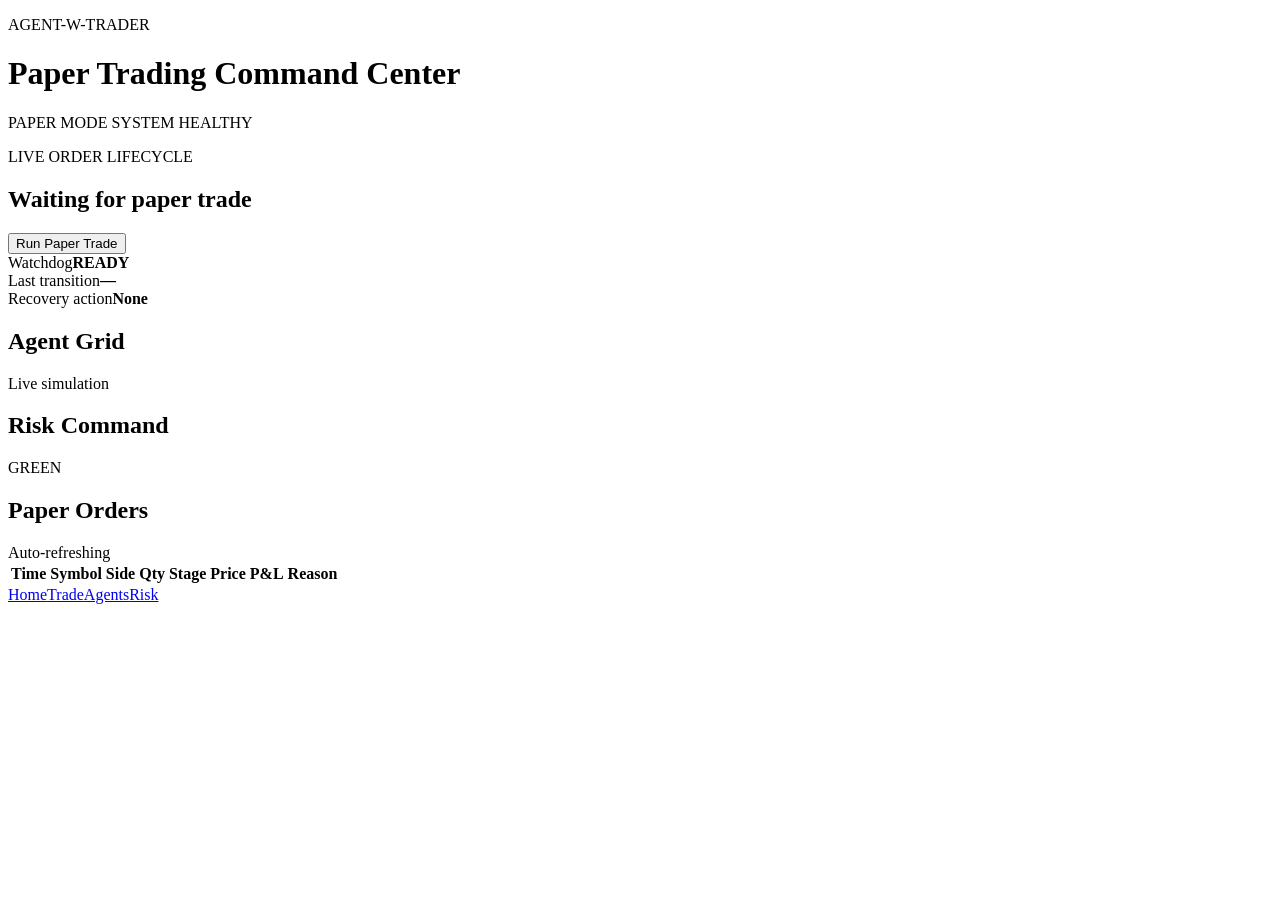
==== docs/index.html @ a57d869c "Add live paper trading dashboard shell" ====
<!doctype html>
<html lang="en">
<head>
  <meta charset="utf-8" />
  <meta name="viewport" content="width=device-width, initial-scale=1" />
  <title>Agent-W-Trader Paper Command Center</title>
  <link rel="stylesheet" href="assets/dashboard.css" />
</head>
<body>
  <header class="topbar">
    <div>
      <p class="eyebrow">AGENT-W-TRADER</p>
      <h1>Paper Trading Command Center</h1>
    </div>
    <div class="status-cluster">
      <span class="badge paper">PAPER MODE</span>
      <span id="systemStatus" class="badge healthy">SYSTEM HEALTHY</span>
    </div>
  </header>

  <main>
    <section class="metrics" id="metrics"></section>

    <section class="panel progress-panel">
      <div class="panel-title">
        <div>
          <p class="eyebrow">LIVE ORDER LIFECYCLE</p>
          <h2 id="activeTradeTitle">Waiting for paper trade</h2>
        </div>
        <button id="startTradeBtn" type="button">Run Paper Trade</button>
      </div>
      <div id="lifecycle" class="lifecycle"></div>
      <div class="watchdog">
        <div><span>Watchdog</span><strong id="watchdogState">READY</strong></div>
        <div><span>Last transition</span><strong id="lastTransition">—</strong></div>
        <div><span>Recovery action</span><strong id="recoveryAction">None</strong></div>
      </div>
    </section>

    <section class="grid two-column">
      <article class="panel">
        <div class="panel-title"><h2>Agent Grid</h2><span class="muted">Live simulation</span></div>
        <div id="agents" class="agent-grid"></div>
      </article>

      <article class="panel">
        <div class="panel-title"><h2>Risk Command</h2><span id="riskMode" class="badge healthy">GREEN</span></div>
        <div id="riskMeters"></div>
      </article>
    </section>

    <section class="panel">
      <div class="panel-title"><h2>Paper Orders</h2><span class="muted">Auto-refreshing</span></div>
      <div class="table-wrap">
        <table>
          <thead><tr><th>Time</th><th>Symbol</th><th>Side</th><th>Qty</th><th>Stage</th><th>Price</th><th>P&amp;L</th><th>Reason</th></tr></thead>
          <tbody id="ordersBody"></tbody>
        </table>
      </div>
    </section>
  </main>

  <nav class="mobile-nav">
    <a href="#metrics">Home</a><a href="#lifecycle">Trade</a><a href="#agents">Agents</a><a href="#riskMeters">Risk</a>
  </nav>

  <script src="assets/dashboard.js"></script>
</body>
</html>
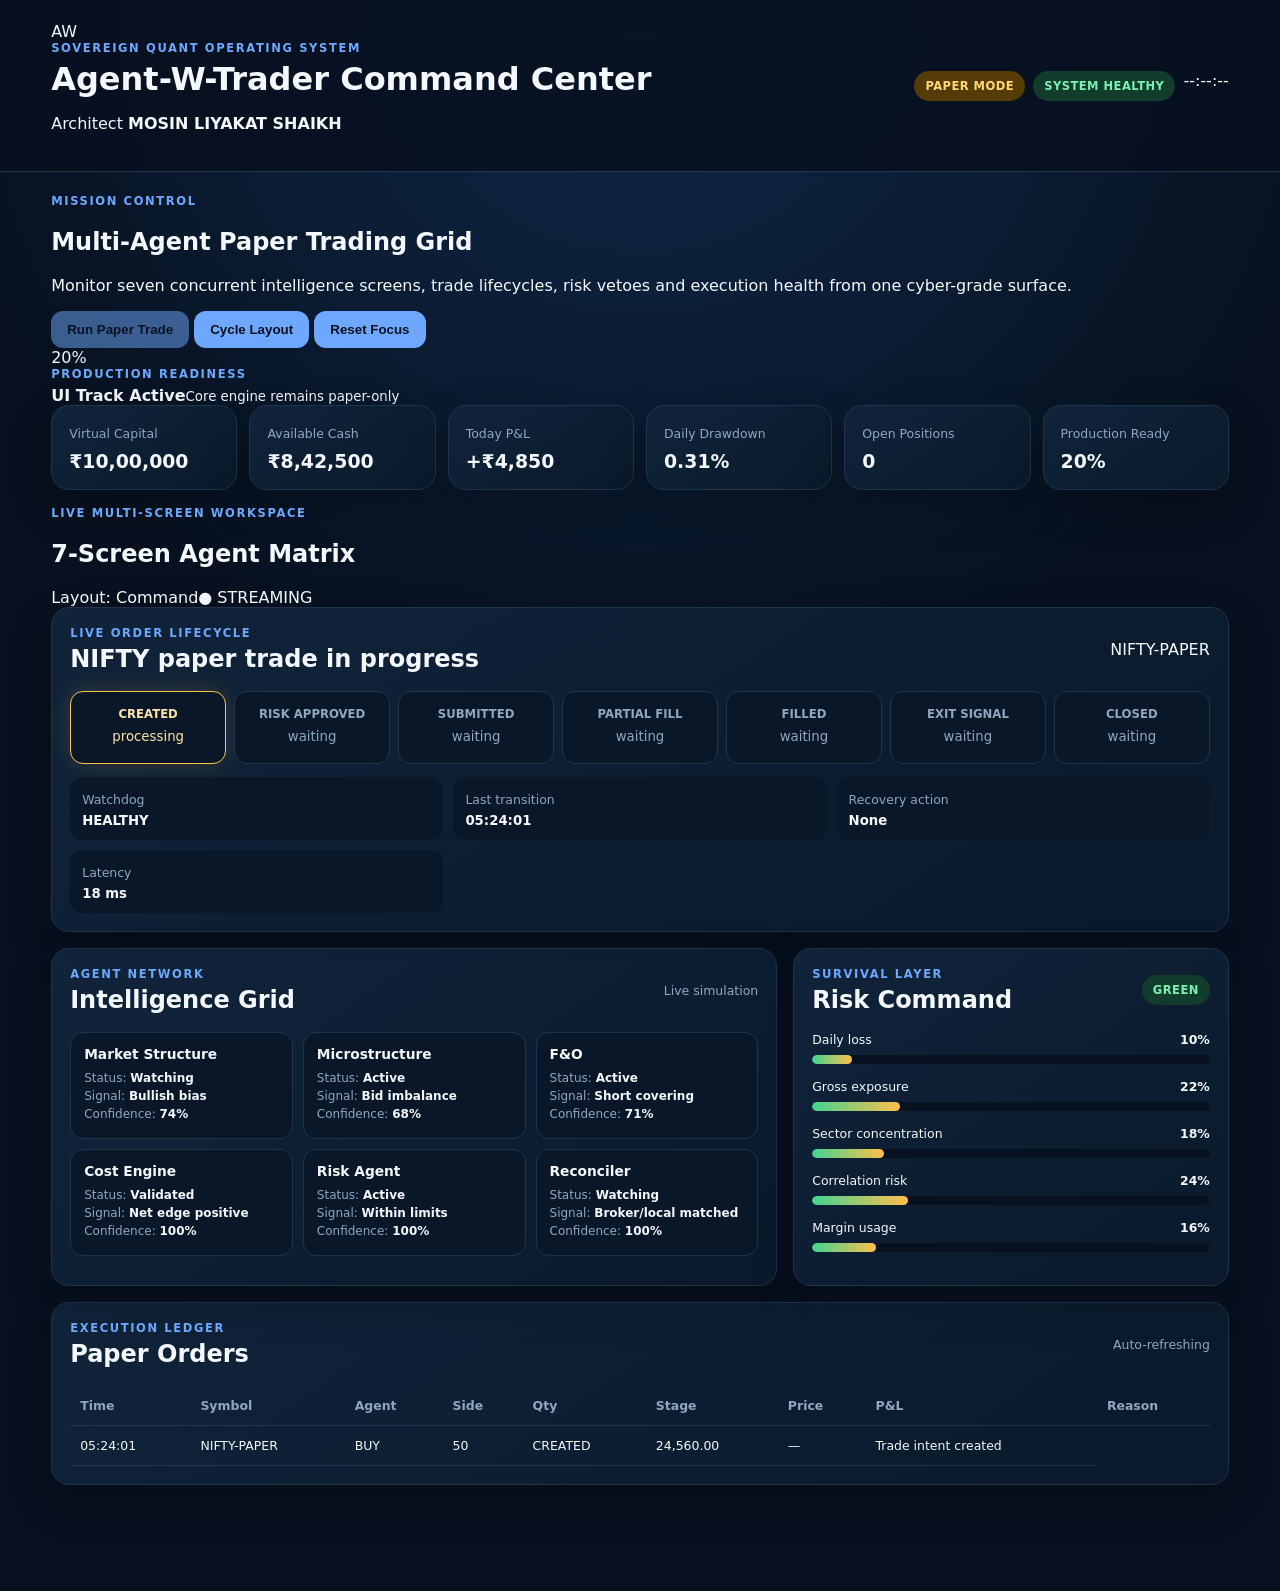
==== commit c6fa812e: "Upgrade dashboard to futuristic multi-screen command center" ====
--- a/docs/index.html
+++ b/docs/index.html
@@ -3,67 +3,98 @@
 <head>
   <meta charset="utf-8" />
   <meta name="viewport" content="width=device-width, initial-scale=1" />
-  <title>Agent-W-Trader Paper Command Center</title>
+  <meta name="theme-color" content="#030712" />
+  <title>Agent-W-Trader | Sovereign Quant Command Center</title>
   <link rel="stylesheet" href="assets/dashboard.css" />
 </head>
 <body>
-  <header class="topbar">
-    <div>
-      <p class="eyebrow">AGENT-W-TRADER</p>
-      <h1>Paper Trading Command Center</h1>
+  <div class="scanlines" aria-hidden="true"></div>
+  <header class="topbar glass">
+    <div class="brand-block">
+      <div class="brand-mark">AW</div>
+      <div>
+        <p class="eyebrow">SOVEREIGN QUANT OPERATING SYSTEM</p>
+        <h1>Agent-W-Trader Command Center</h1>
+        <p class="architect">Architect <strong>MOSIN LIYAKAT SHAIKH</strong></p>
+      </div>
     </div>
     <div class="status-cluster">
-      <span class="badge paper">PAPER MODE</span>
-      <span id="systemStatus" class="badge healthy">SYSTEM HEALTHY</span>
+      <span class="badge paper"><i></i>PAPER MODE</span>
+      <span id="systemStatus" class="badge healthy"><i></i>SYSTEM HEALTHY</span>
+      <span id="clock" class="clock">--:--:--</span>
     </div>
   </header>
 
   <main>
+    <section class="hero-grid">
+      <article class="hero-card glass depth-card">
+        <div>
+          <p class="eyebrow">MISSION CONTROL</p>
+          <h2>Multi-Agent Paper Trading Grid</h2>
+          <p class="hero-copy">Monitor seven concurrent intelligence screens, trade lifecycles, risk vetoes and execution health from one cyber-grade surface.</p>
+        </div>
+        <div class="hero-actions">
+          <button id="startTradeBtn" class="primary">Run Paper Trade</button>
+          <button id="layoutBtn" class="ghost">Cycle Layout</button>
+          <button id="focusResetBtn" class="ghost">Reset Focus</button>
+        </div>
+      </article>
+      <aside class="readiness glass">
+        <div class="radar"><span>20%</span></div>
+        <div><p class="eyebrow">PRODUCTION READINESS</p><strong>UI Track Active</strong><small>Core engine remains paper-only</small></div>
+      </aside>
+    </section>
+
     <section class="metrics" id="metrics"></section>
 
-    <section class="panel progress-panel">
+    <section class="workspace-shell glass">
+      <div class="workspace-head">
+        <div><p class="eyebrow">LIVE MULTI-SCREEN WORKSPACE</p><h2>7-Screen Agent Matrix</h2></div>
+        <div class="workspace-meta"><span id="layoutLabel">Layout: Command</span><span id="streamPulse">● STREAMING</span></div>
+      </div>
+      <div id="screenGrid" class="screen-grid layout-command"></div>
+    </section>
+
+    <section class="panel glass lifecycle-panel">
       <div class="panel-title">
-        <div>
-          <p class="eyebrow">LIVE ORDER LIFECYCLE</p>
-          <h2 id="activeTradeTitle">Waiting for paper trade</h2>
-        </div>
-        <button id="startTradeBtn" type="button">Run Paper Trade</button>
+        <div><p class="eyebrow">LIVE ORDER LIFECYCLE</p><h2 id="activeTradeTitle">Preparing paper engine</h2></div>
+        <span id="tradeSymbol" class="symbol-chip">NIFTY-PAPER</span>
       </div>
       <div id="lifecycle" class="lifecycle"></div>
       <div class="watchdog">
         <div><span>Watchdog</span><strong id="watchdogState">READY</strong></div>
         <div><span>Last transition</span><strong id="lastTransition">—</strong></div>
         <div><span>Recovery action</span><strong id="recoveryAction">None</strong></div>
+        <div><span>Latency</span><strong id="latencyValue">18 ms</strong></div>
       </div>
     </section>
 
     <section class="grid two-column">
-      <article class="panel">
-        <div class="panel-title"><h2>Agent Grid</h2><span class="muted">Live simulation</span></div>
+      <article class="panel glass">
+        <div class="panel-title"><div><p class="eyebrow">AGENT NETWORK</p><h2>Intelligence Grid</h2></div><span class="muted">Live simulation</span></div>
         <div id="agents" class="agent-grid"></div>
       </article>
-
-      <article class="panel">
-        <div class="panel-title"><h2>Risk Command</h2><span id="riskMode" class="badge healthy">GREEN</span></div>
+      <article class="panel glass">
+        <div class="panel-title"><div><p class="eyebrow">SURVIVAL LAYER</p><h2>Risk Command</h2></div><span id="riskMode" class="badge healthy">GREEN</span></div>
         <div id="riskMeters"></div>
       </article>
     </section>
 
-    <section class="panel">
-      <div class="panel-title"><h2>Paper Orders</h2><span class="muted">Auto-refreshing</span></div>
+    <section class="panel glass">
+      <div class="panel-title"><div><p class="eyebrow">EXECUTION LEDGER</p><h2>Paper Orders</h2></div><span class="muted">Auto-refreshing</span></div>
       <div class="table-wrap">
         <table>
-          <thead><tr><th>Time</th><th>Symbol</th><th>Side</th><th>Qty</th><th>Stage</th><th>Price</th><th>P&amp;L</th><th>Reason</th></tr></thead>
+          <thead><tr><th>Time</th><th>Symbol</th><th>Agent</th><th>Side</th><th>Qty</th><th>Stage</th><th>Price</th><th>P&amp;L</th><th>Reason</th></tr></thead>
           <tbody id="ordersBody"></tbody>
         </table>
       </div>
     </section>
   </main>
 
-  <nav class="mobile-nav">
-    <a href="#metrics">Home</a><a href="#lifecycle">Trade</a><a href="#agents">Agents</a><a href="#riskMeters">Risk</a>
+  <nav class="mobile-nav glass">
+    <a href="#metrics">Home</a><a href="#screenGrid">Screens</a><a href="#lifecycle">Trade</a><a href="#riskMeters">Risk</a>
   </nav>
 
   <script src="assets/dashboard.js"></script>
 </body>
-</html>
+</html>
--- a/docs/assets/dashboard.css
+++ b/docs/assets/dashboard.css
@@ -0,0 +1 @@
+:root{color-scheme:dark;--bg:#07111f;--panel:#0d1b2d;--panel2:#11243b;--line:#20344e;--text:#f4f7fb;--muted:#8fa7bf;--good:#42d392;--warn:#ffbf4b;--bad:#ff6b6b;--accent:#6ea8fe}*{box-sizing:border-box}body{margin:0;background:radial-gradient(circle at top,#10294a 0,#07111f 42%);font-family:Inter,system-ui,sans-serif;color:var(--text);min-height:100vh}.topbar{display:flex;justify-content:space-between;gap:16px;align-items:center;padding:22px clamp(18px,4vw,52px);border-bottom:1px solid var(--line);position:sticky;top:0;background:rgba(7,17,31,.88);backdrop-filter:blur(14px);z-index:20}.eyebrow{margin:0 0 5px;color:var(--accent);font-size:.72rem;letter-spacing:.14em;font-weight:800}.topbar h1,.panel h2{margin:0}.topbar h1{font-size:clamp(1.25rem,3vw,2rem)}.status-cluster{display:flex;gap:8px;flex-wrap:wrap;justify-content:flex-end}.badge{display:inline-flex;align-items:center;border-radius:999px;padding:8px 11px;font-size:.72rem;font-weight:800;letter-spacing:.04em}.paper{background:#553b05;color:#ffd876}.healthy{background:#123c2c;color:#7af0b5}.warning{background:#51370b;color:#ffd37c}.danger{background:#501d27;color:#ff9cab}main{padding:22px clamp(16px,4vw,52px) 90px;max-width:1600px;margin:auto}.metrics{display:grid;grid-template-columns:repeat(6,minmax(130px,1fr));gap:12px;margin-bottom:16px}.metric,.panel{background:linear-gradient(145deg,rgba(17,36,59,.97),rgba(10,25,43,.97));border:1px solid var(--line);box-shadow:0 16px 44px rgba(0,0,0,.22);border-radius:18px}.metric{padding:17px}.metric span,.watchdog span,.muted{color:var(--muted);font-size:.78rem}.metric strong{display:block;margin-top:8px;font-size:1.18rem}.panel{padding:18px;margin-bottom:16px}.panel-title{display:flex;justify-content:space-between;gap:16px;align-items:center;margin-bottom:18px}button{border:0;border-radius:12px;padding:11px 16px;background:var(--accent);color:#07111f;font-weight:900;cursor:pointer}button:disabled{opacity:.5;cursor:not-allowed}.lifecycle{display:grid;grid-template-columns:repeat(7,1fr);gap:8px}.stage{position:relative;padding:15px 9px;border:1px solid var(--line);border-radius:13px;text-align:center;color:var(--muted);background:#091729;min-height:73px}.stage strong{display:block;font-size:.73rem}.stage small{display:block;margin-top:8px}.stage.active{border-color:var(--warn);color:#ffe2a8;box-shadow:0 0 24px rgba(255,191,75,.16)}.stage.complete{border-color:var(--good);color:#9cf4c8;background:#0c2a22}.stage.error{border-color:var(--bad);color:#ffb4b4}.watchdog{display:grid;grid-template-columns:repeat(3,1fr);gap:10px;margin-top:13px}.watchdog div{padding:12px;border-radius:12px;background:#091729}.watchdog strong{display:block;margin-top:5px;font-size:.83rem}.two-column{display:grid;grid-template-columns:1.25fr .75fr;gap:16px}.agent-grid{display:grid;grid-template-columns:repeat(3,1fr);gap:10px}.agent{background:#091729;border:1px solid var(--line);border-radius:13px;padding:13px}.agent h3{font-size:.86rem;margin:0 0 9px}.agent p{margin:4px 0;font-size:.75rem;color:var(--muted)}.agent strong{color:var(--text)}.meter{margin:15px 0}.meter-line{height:9px;background:#07111f;border-radius:999px;overflow:hidden;margin-top:8px}.meter-fill{height:100%;background:linear-gradient(90deg,var(--good),var(--warn));border-radius:inherit;transition:width .4s}.meter-label{display:flex;justify-content:space-between;font-size:.78rem}.table-wrap{overflow:auto}table{width:100%;border-collapse:collapse;min-width:850px}th,td{text-align:left;padding:12px 10px;border-bottom:1px solid var(--line);font-size:.78rem}th{color:var(--muted)}.mobile-nav{display:none}@media(max-width:1050px){.metrics{grid-template-columns:repeat(3,1fr)}.two-column{grid-template-columns:1fr}.lifecycle{grid-template-columns:repeat(4,1fr)}}@media(max-width:680px){.topbar{align-items:flex-start}.status-cluster{max-width:150px}.metrics{grid-template-columns:repeat(2,1fr)}.lifecycle{grid-template-columns:repeat(2,1fr)}.watchdog{grid-template-columns:1fr}.agent-grid{grid-template-columns:1fr 1fr}.panel-title{align-items:flex-start}.mobile-nav{display:flex;position:fixed;bottom:0;left:0;right:0;background:#091729;border-top:1px solid var(--line);z-index:30;justify-content:space-around;padding:12px}.mobile-nav a{color:var(--muted);text-decoration:none;font-size:.78rem;font-weight:700}}
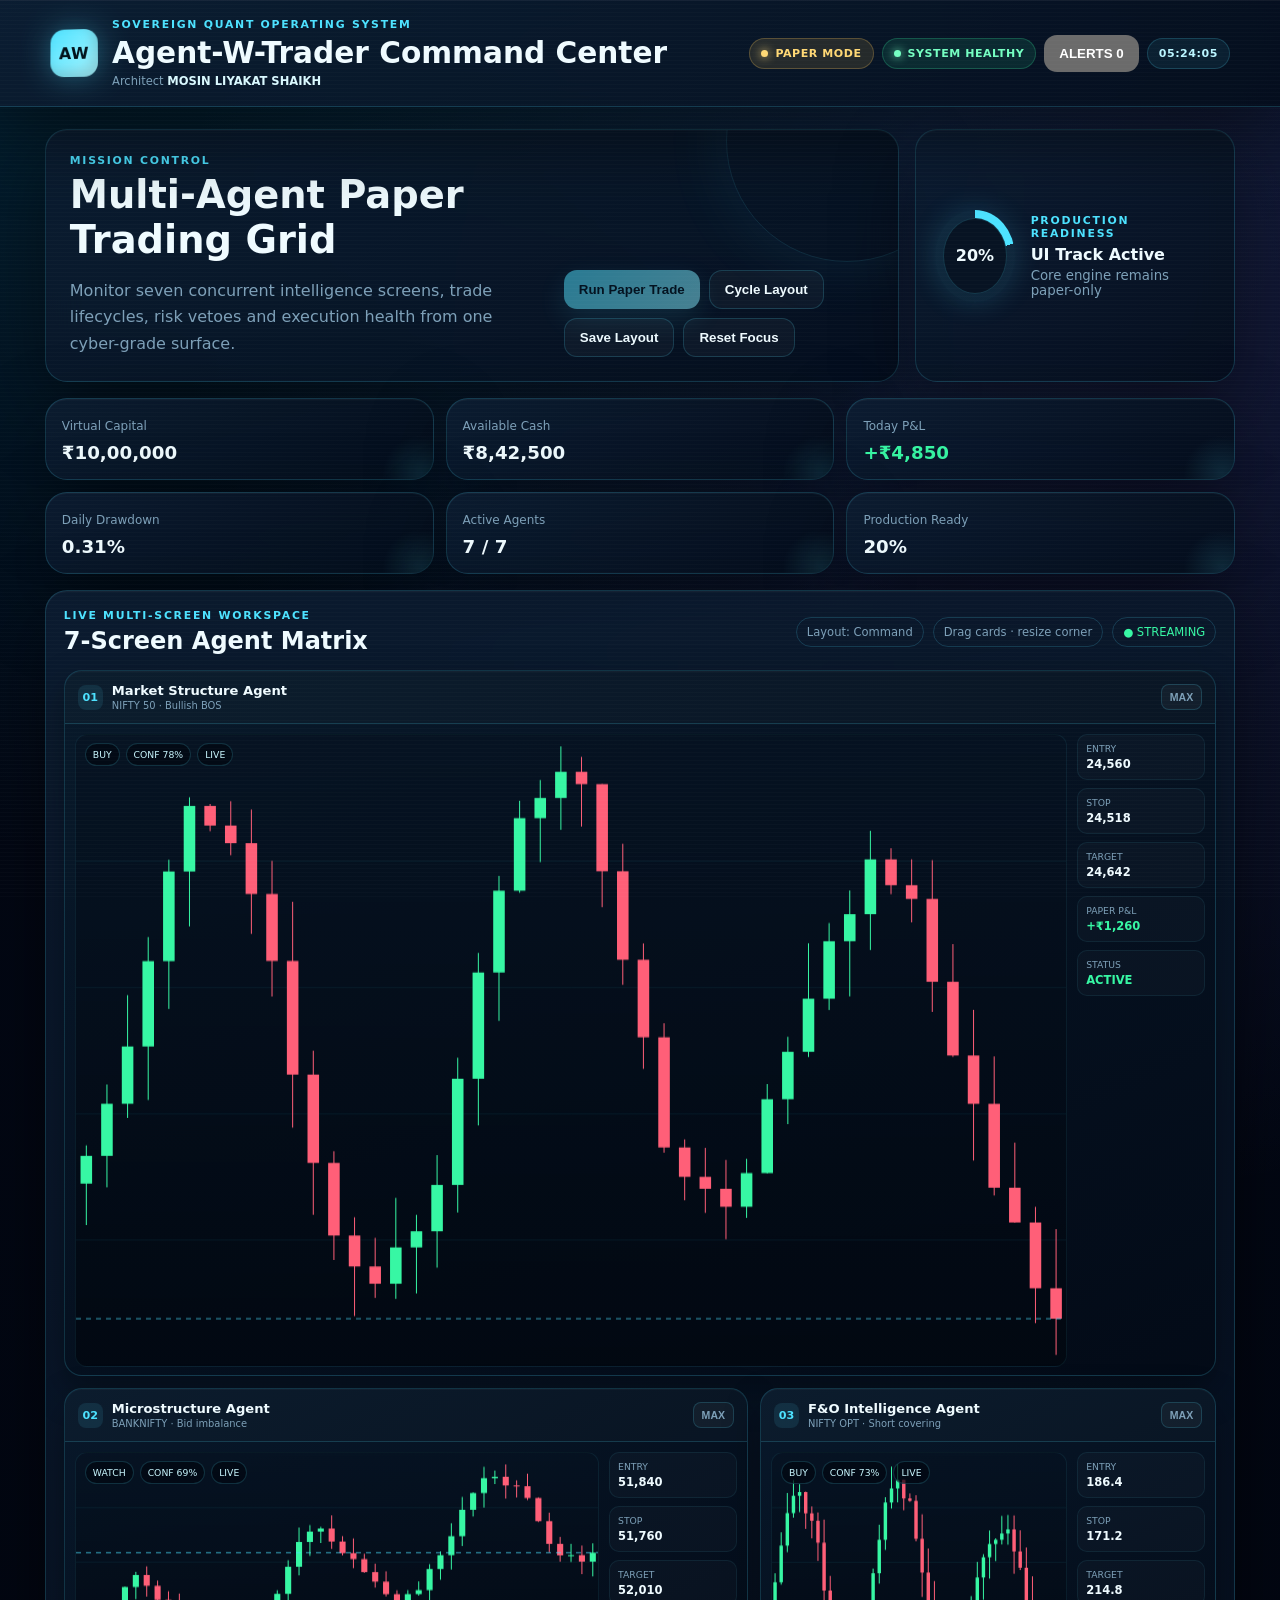
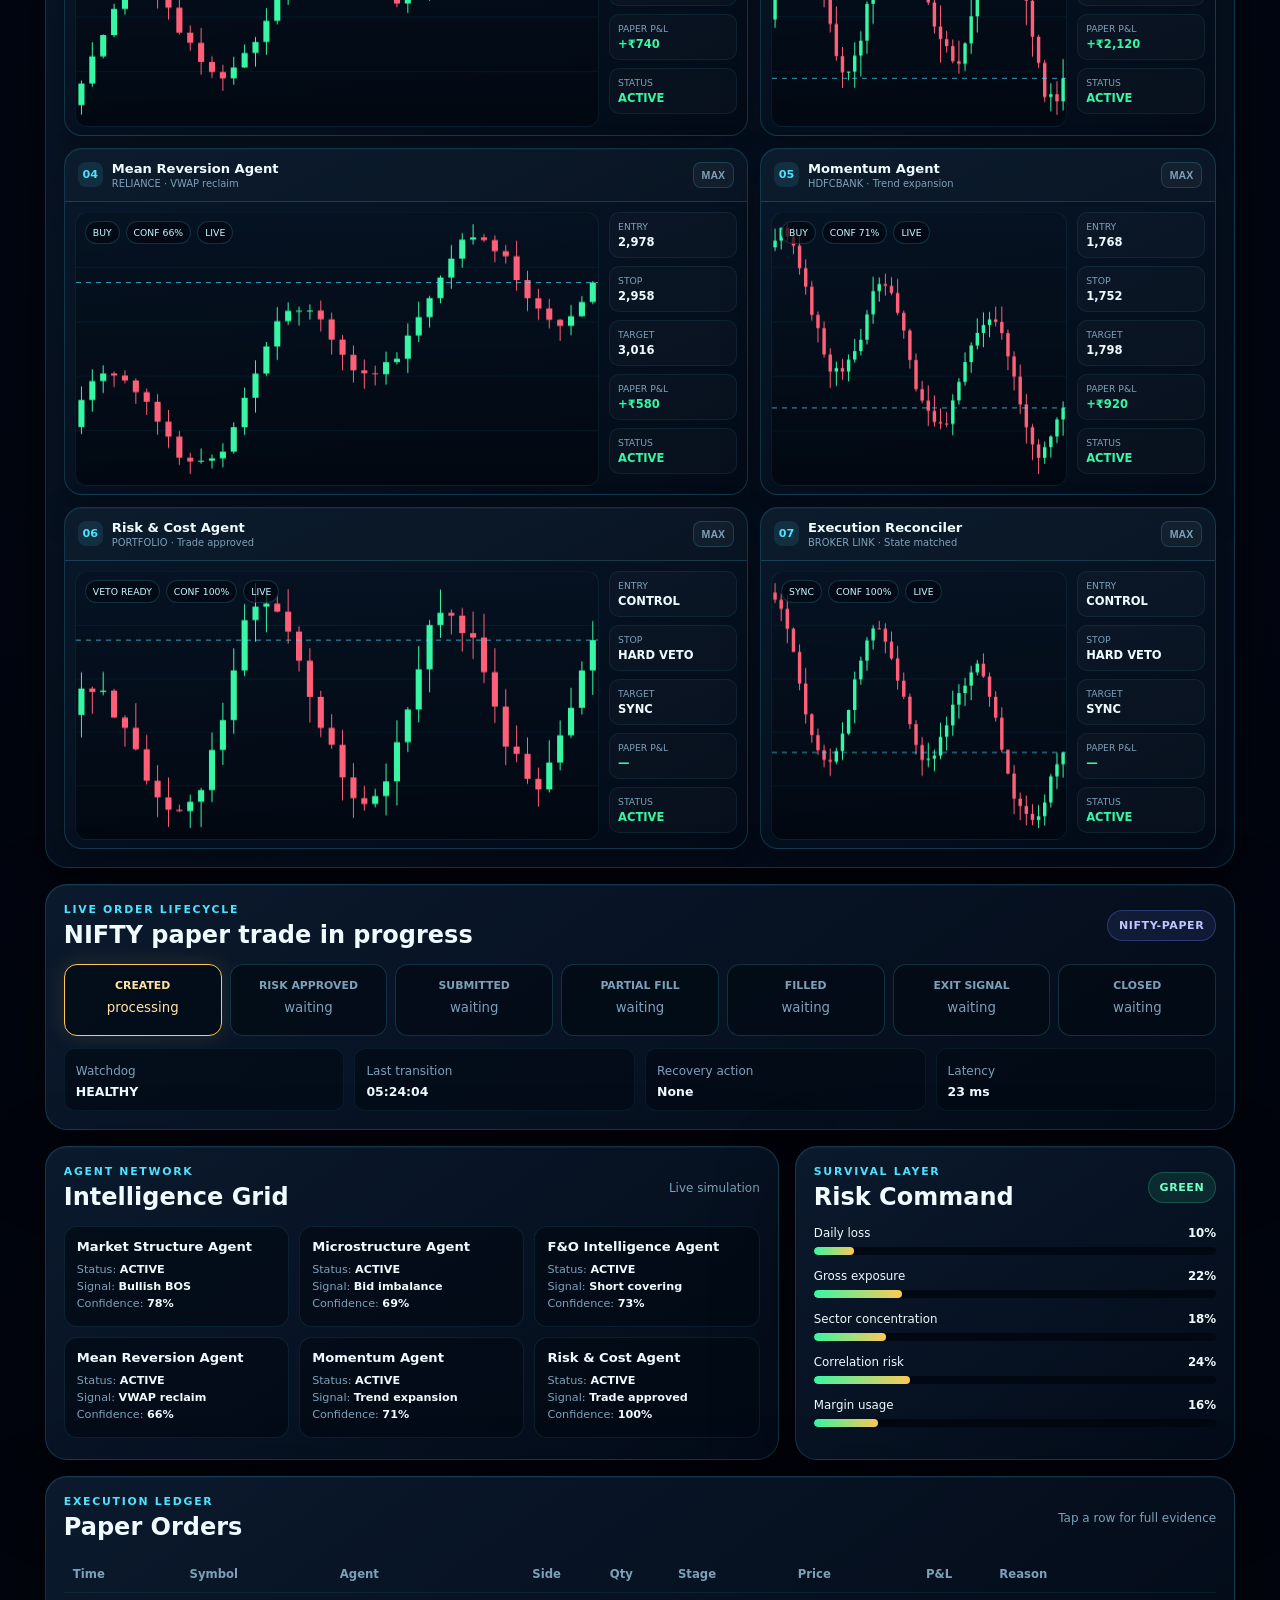
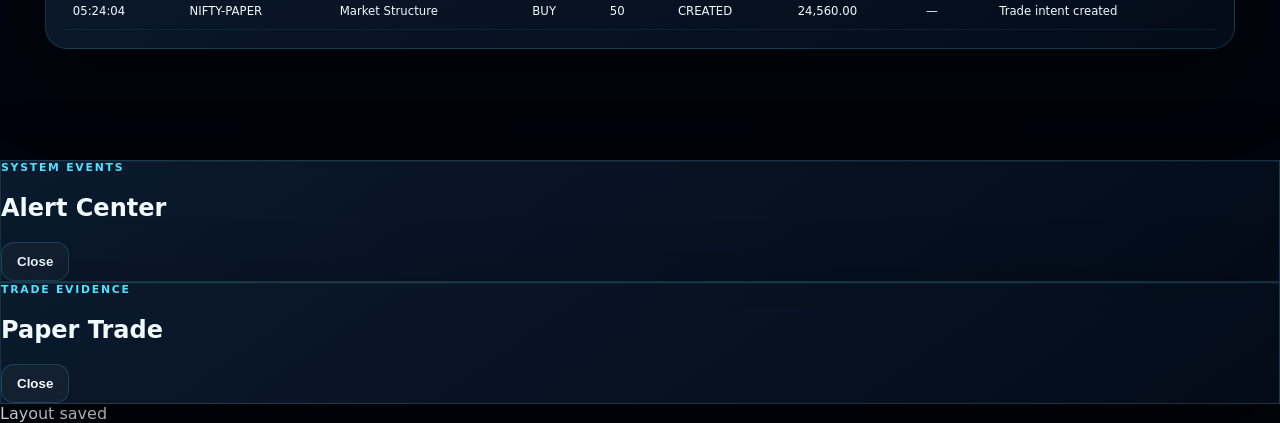
==== commit d93bd06c: "Add UI layout controls alerts and trade evidence drawers" ====
--- a/docs/index.html
+++ b/docs/index.html
@@ -21,6 +21,7 @@
     <div class="status-cluster">
       <span class="badge paper"><i></i>PAPER MODE</span>
       <span id="systemStatus" class="badge healthy"><i></i>SYSTEM HEALTHY</span>
+      <button id="alertBtn" class="icon-button" type="button">ALERTS <b id="alertCount">0</b></button>
       <span id="clock" class="clock">--:--:--</span>
     </div>
   </header>
@@ -36,6 +37,7 @@
         <div class="hero-actions">
           <button id="startTradeBtn" class="primary">Run Paper Trade</button>
           <button id="layoutBtn" class="ghost">Cycle Layout</button>
+          <button id="saveLayoutBtn" class="ghost">Save Layout</button>
           <button id="focusResetBtn" class="ghost">Reset Focus</button>
         </div>
       </article>
@@ -50,7 +52,7 @@
     <section class="workspace-shell glass">
       <div class="workspace-head">
         <div><p class="eyebrow">LIVE MULTI-SCREEN WORKSPACE</p><h2>7-Screen Agent Matrix</h2></div>
-        <div class="workspace-meta"><span id="layoutLabel">Layout: Command</span><span id="streamPulse">● STREAMING</span></div>
+        <div class="workspace-meta"><span id="layoutLabel">Layout: Command</span><span>Drag cards · resize corner</span><span id="streamPulse">● STREAMING</span></div>
       </div>
       <div id="screenGrid" class="screen-grid layout-command"></div>
     </section>
@@ -81,7 +83,7 @@
     </section>
 
     <section class="panel glass">
-      <div class="panel-title"><div><p class="eyebrow">EXECUTION LEDGER</p><h2>Paper Orders</h2></div><span class="muted">Auto-refreshing</span></div>
+      <div class="panel-title"><div><p class="eyebrow">EXECUTION LEDGER</p><h2>Paper Orders</h2></div><span class="muted">Tap a row for full evidence</span></div>
       <div class="table-wrap">
         <table>
           <thead><tr><th>Time</th><th>Symbol</th><th>Agent</th><th>Side</th><th>Qty</th><th>Stage</th><th>Price</th><th>P&amp;L</th><th>Reason</th></tr></thead>
@@ -91,6 +93,18 @@
     </section>
   </main>
 
+  <aside id="alertPanel" class="side-panel glass" aria-hidden="true">
+    <div class="drawer-head"><div><p class="eyebrow">SYSTEM EVENTS</p><h2>Alert Center</h2></div><button class="ghost close-drawer" data-close="alertPanel">Close</button></div>
+    <div id="alertList" class="alert-list"></div>
+  </aside>
+
+  <aside id="tradeDrawer" class="side-panel trade-drawer glass" aria-hidden="true">
+    <div class="drawer-head"><div><p class="eyebrow">TRADE EVIDENCE</p><h2 id="drawerTitle">Paper Trade</h2></div><button class="ghost close-drawer" data-close="tradeDrawer">Close</button></div>
+    <div id="tradeDetails" class="trade-details"></div>
+  </aside>
+
+  <div id="toast" class="toast">Layout saved</div>
+
   <nav class="mobile-nav glass">
     <a href="#metrics">Home</a><a href="#screenGrid">Screens</a><a href="#lifecycle">Trade</a><a href="#riskMeters">Risk</a>
   </nav>
--- a/docs/assets/dashboard.css
+++ b/docs/assets/dashboard.css
@@ -1 +1 @@
-:root{color-scheme:dark;--bg:#07111f;--panel:#0d1b2d;--panel2:#11243b;--line:#20344e;--text:#f4f7fb;--muted:#8fa7bf;--good:#42d392;--warn:#ffbf4b;--bad:#ff6b6b;--accent:#6ea8fe}*{box-sizing:border-box}body{margin:0;background:radial-gradient(circle at top,#10294a 0,#07111f 42%);font-family:Inter,system-ui,sans-serif;color:var(--text);min-height:100vh}.topbar{display:flex;justify-content:space-between;gap:16px;align-items:center;padding:22px clamp(18px,4vw,52px);border-bottom:1px solid var(--line);position:sticky;top:0;background:rgba(7,17,31,.88);backdrop-filter:blur(14px);z-index:20}.eyebrow{margin:0 0 5px;color:var(--accent);font-size:.72rem;letter-spacing:.14em;font-weight:800}.topbar h1,.panel h2{margin:0}.topbar h1{font-size:clamp(1.25rem,3vw,2rem)}.status-cluster{display:flex;gap:8px;flex-wrap:wrap;justify-content:flex-end}.badge{display:inline-flex;align-items:center;border-radius:999px;padding:8px 11px;font-size:.72rem;font-weight:800;letter-spacing:.04em}.paper{background:#553b05;color:#ffd876}.healthy{background:#123c2c;color:#7af0b5}.warning{background:#51370b;color:#ffd37c}.danger{background:#501d27;color:#ff9cab}main{padding:22px clamp(16px,4vw,52px) 90px;max-width:1600px;margin:auto}.metrics{display:grid;grid-template-columns:repeat(6,minmax(130px,1fr));gap:12px;margin-bottom:16px}.metric,.panel{background:linear-gradient(145deg,rgba(17,36,59,.97),rgba(10,25,43,.97));border:1px solid var(--line);box-shadow:0 16px 44px rgba(0,0,0,.22);border-radius:18px}.metric{padding:17px}.metric span,.watchdog span,.muted{color:var(--muted);font-size:.78rem}.metric strong{display:block;margin-top:8px;font-size:1.18rem}.panel{padding:18px;margin-bottom:16px}.panel-title{display:flex;justify-content:space-between;gap:16px;align-items:center;margin-bottom:18px}button{border:0;border-radius:12px;padding:11px 16px;background:var(--accent);color:#07111f;font-weight:900;cursor:pointer}button:disabled{opacity:.5;cursor:not-allowed}.lifecycle{display:grid;grid-template-columns:repeat(7,1fr);gap:8px}.stage{position:relative;padding:15px 9px;border:1px solid var(--line);border-radius:13px;text-align:center;color:var(--muted);background:#091729;min-height:73px}.stage strong{display:block;font-size:.73rem}.stage small{display:block;margin-top:8px}.stage.active{border-color:var(--warn);color:#ffe2a8;box-shadow:0 0 24px rgba(255,191,75,.16)}.stage.complete{border-color:var(--good);color:#9cf4c8;background:#0c2a22}.stage.error{border-color:var(--bad);color:#ffb4b4}.watchdog{display:grid;grid-template-columns:repeat(3,1fr);gap:10px;margin-top:13px}.watchdog div{padding:12px;border-radius:12px;background:#091729}.watchdog strong{display:block;margin-top:5px;font-size:.83rem}.two-column{display:grid;grid-template-columns:1.25fr .75fr;gap:16px}.agent-grid{display:grid;grid-template-columns:repeat(3,1fr);gap:10px}.agent{background:#091729;border:1px solid var(--line);border-radius:13px;padding:13px}.agent h3{font-size:.86rem;margin:0 0 9px}.agent p{margin:4px 0;font-size:.75rem;color:var(--muted)}.agent strong{color:var(--text)}.meter{margin:15px 0}.meter-line{height:9px;background:#07111f;border-radius:999px;overflow:hidden;margin-top:8px}.meter-fill{height:100%;background:linear-gradient(90deg,var(--good),var(--warn));border-radius:inherit;transition:width .4s}.meter-label{display:flex;justify-content:space-between;font-size:.78rem}.table-wrap{overflow:auto}table{width:100%;border-collapse:collapse;min-width:850px}th,td{text-align:left;padding:12px 10px;border-bottom:1px solid var(--line);font-size:.78rem}th{color:var(--muted)}.mobile-nav{display:none}@media(max-width:1050px){.metrics{grid-template-columns:repeat(3,1fr)}.two-column{grid-template-columns:1fr}.lifecycle{grid-template-columns:repeat(4,1fr)}}@media(max-width:680px){.topbar{align-items:flex-start}.status-cluster{max-width:150px}.metrics{grid-template-columns:repeat(2,1fr)}.lifecycle{grid-template-columns:repeat(2,1fr)}.watchdog{grid-template-columns:1fr}.agent-grid{grid-template-columns:1fr 1fr}.panel-title{align-items:flex-start}.mobile-nav{display:flex;position:fixed;bottom:0;left:0;right:0;background:#091729;border-top:1px solid var(--line);z-index:30;justify-content:space-around;padding:12px}.mobile-nav a{color:var(--muted);text-decoration:none;font-size:.78rem;font-weight:700}}+:root{color-scheme:dark;--bg:#020611;--panel:rgba(7,18,34,.82);--panel2:rgba(10,28,49,.9);--line:rgba(77,226,255,.18);--text:#effbff;--muted:#7da0b8;--good:#37f7a4;--warn:#ffc857;--bad:#ff5f78;--cyan:#4de2ff;--blue:#6f7cff;--violet:#b26cff;--shadow:0 28px 80px rgba(0,0,0,.48)}*{box-sizing:border-box}html{scroll-behavior:smooth}body{margin:0;min-height:100vh;font-family:Inter,ui-sans-serif,system-ui,-apple-system,sans-serif;color:var(--text);background:radial-gradient(circle at 18% -10%,rgba(0,213,255,.18),transparent 30%),radial-gradient(circle at 85% 8%,rgba(111,124,255,.16),transparent 26%),linear-gradient(180deg,#030816 0,#020611 55%,#01040b 100%);overflow-x:hidden}.scanlines{position:fixed;inset:0;pointer-events:none;z-index:99;background:repeating-linear-gradient(180deg,rgba(255,255,255,.015) 0,rgba(255,255,255,.015) 1px,transparent 1px,transparent 4px);mix-blend-mode:screen}.glass{background:linear-gradient(145deg,rgba(12,29,50,.88),rgba(4,13,27,.88));border:1px solid var(--line);box-shadow:var(--shadow),inset 0 1px 0 rgba(255,255,255,.04);backdrop-filter:blur(18px)}.topbar{position:sticky;top:0;z-index:50;display:flex;align-items:center;justify-content:space-between;gap:18px;padding:18px clamp(16px,4vw,50px);border-width:0 0 1px}.brand-block{display:flex;gap:14px;align-items:center}.brand-mark{width:48px;height:48px;border-radius:14px;display:grid;place-items:center;font-weight:900;letter-spacing:.04em;color:#00111a;background:linear-gradient(135deg,var(--cyan),#a8f5ff);box-shadow:0 0 30px rgba(77,226,255,.35),inset -5px -6px 12px rgba(0,0,0,.15);transform:perspective(500px) rotateX(8deg) rotateY(-9deg)}.eyebrow{margin:0 0 5px;color:var(--cyan);font-size:.68rem;letter-spacing:.16em;font-weight:900}.topbar h1,.panel h2,.workspace-shell h2,.hero-card h2{margin:0}.topbar h1{font-size:clamp(1.12rem,2.4vw,1.85rem)}.architect{margin:4px 0 0;color:var(--muted);font-size:.72rem}.architect strong{color:#d9f9ff}.status-cluster{display:flex;gap:8px;align-items:center;flex-wrap:wrap;justify-content:flex-end}.badge,.clock,.symbol-chip{display:inline-flex;align-items:center;gap:7px;border-radius:999px;padding:8px 11px;font-size:.69rem;font-weight:900;letter-spacing:.05em;border:1px solid transparent}.badge i{width:7px;height:7px;border-radius:50%;background:currentColor;box-shadow:0 0 10px currentColor}.paper{background:rgba(255,200,87,.12);color:#ffd875;border-color:rgba(255,200,87,.24)}.healthy{background:rgba(55,247,164,.1);color:#75ffc2;border-color:rgba(55,247,164,.22)}.warning{background:rgba(255,200,87,.12);color:#ffd875}.danger{background:rgba(255,95,120,.12);color:#ff9bad}.clock{background:rgba(77,226,255,.08);border-color:var(--line);color:#baf5ff}main{max-width:1800px;margin:auto;padding:22px clamp(14px,3.5vw,46px) 95px}.hero-grid{display:grid;grid-template-columns:1fr 320px;gap:16px;margin-bottom:16px}.hero-card,.readiness,.workspace-shell,.panel,.metric{border-radius:22px}.hero-card{padding:24px;display:flex;justify-content:space-between;align-items:flex-end;gap:22px;position:relative;overflow:hidden}.hero-card:after{content:"";position:absolute;width:240px;height:240px;border:1px solid rgba(77,226,255,.12);border-radius:50%;right:-70px;top:-110px;box-shadow:0 0 70px rgba(77,226,255,.08)}.hero-card h2{font-size:clamp(1.45rem,3vw,2.5rem);max-width:760px}.hero-copy{max-width:760px;color:var(--muted);line-height:1.65;margin-bottom:0}.hero-actions{display:flex;gap:9px;flex-wrap:wrap;position:relative;z-index:2}button{border:0;border-radius:13px;padding:11px 15px;font-weight:900;cursor:pointer;transition:.2s transform,.2s box-shadow}.primary{background:linear-gradient(135deg,var(--cyan),#88efff);color:#00131c;box-shadow:0 10px 28px rgba(77,226,255,.22)}.ghost{background:rgba(255,255,255,.035);color:var(--text);border:1px solid var(--line)}button:hover{transform:translateY(-2px);box-shadow:0 14px 30px rgba(77,226,255,.18)}button:disabled{opacity:.5;cursor:not-allowed}.readiness{padding:19px;display:flex;align-items:center;gap:16px}.readiness small,.readiness strong{display:block}.readiness small{color:var(--muted);margin-top:4px}.radar{width:92px;height:92px;border-radius:50%;display:grid;place-items:center;position:relative;background:conic-gradient(var(--cyan) 0 20%,rgba(77,226,255,.08) 20% 100%);box-shadow:0 0 28px rgba(77,226,255,.16)}.radar:after{content:"";position:absolute;inset:8px;border-radius:50%;background:#071323;border:1px solid var(--line)}.radar span{position:relative;z-index:2;font-weight:900}.metrics{display:grid;grid-template-columns:repeat(6,minmax(130px,1fr));gap:12px;margin-bottom:16px}.metric{padding:16px;position:relative;overflow:hidden}.metric:after{content:"";position:absolute;right:-28px;bottom:-35px;width:80px;height:80px;border-radius:50%;background:radial-gradient(circle,rgba(77,226,255,.13),transparent 68%)}.metric span,.watchdog span,.muted{color:var(--muted);font-size:.75rem}.metric strong{display:block;margin-top:8px;font-size:1.14rem}.workspace-shell{padding:18px;margin-bottom:16px}.workspace-head,.panel-title{display:flex;justify-content:space-between;gap:16px;align-items:center;margin-bottom:15px}.workspace-meta{display:flex;gap:9px;align-items:center;color:var(--muted);font-size:.72rem}.workspace-meta span{padding:7px 10px;border:1px solid var(--line);border-radius:999px}.workspace-meta #streamPulse{color:var(--good);animation:pulse 1.5s infinite}.screen-grid{display:grid;gap:12px;min-height:740px}.layout-command{grid-template-columns:2fr 1fr 1fr;grid-template-rows:repeat(3,minmax(220px,1fr))}.layout-command .screen-card:first-child{grid-row:span 2;grid-column:span 2}.layout-command .screen-card:last-child{grid-column:span 2}.layout-wall{grid-template-columns:repeat(4,1fr);grid-template-rows:repeat(2,minmax(280px,1fr))}.layout-wall .screen-card:first-child{grid-column:span 2}.layout-focus{grid-template-columns:2.4fr 1fr;grid-template-rows:repeat(6,minmax(110px,1fr))}.layout-focus .screen-card:first-child{grid-row:1/7}.screen-card{min-width:0;background:linear-gradient(155deg,rgba(8,25,43,.96),rgba(3,11,23,.96));border:1px solid var(--line);border-radius:18px;overflow:hidden;position:relative;box-shadow:0 16px 38px rgba(0,0,0,.32),inset 0 1px 0 rgba(255,255,255,.03);transition:.25s transform,.25s border-color,.25s box-shadow}.screen-card:hover{transform:translateY(-3px) scale(1.005);border-color:rgba(77,226,255,.42);box-shadow:0 20px 50px rgba(0,0,0,.4),0 0 35px rgba(77,226,255,.08)}.screen-card.focused{position:fixed;inset:84px 18px 18px;z-index:80;transform:none}.screen-head{display:flex;justify-content:space-between;align-items:center;padding:12px 13px;border-bottom:1px solid var(--line);background:rgba(255,255,255,.015)}.screen-title{display:flex;align-items:center;gap:9px}.screen-index{width:25px;height:25px;border-radius:8px;display:grid;place-items:center;background:rgba(77,226,255,.1);color:var(--cyan);font-size:.7rem;font-weight:900}.screen-title h3{margin:0;font-size:.82rem}.screen-title small{display:block;color:var(--muted);font-size:.62rem;margin-top:2px}.screen-tools{display:flex;gap:6px}.screen-tools button{padding:6px 8px;border-radius:8px;background:rgba(255,255,255,.04);color:var(--muted);border:1px solid var(--line);font-size:.66rem}.screen-body{display:grid;grid-template-columns:1fr 128px;gap:10px;padding:10px;height:calc(100% - 51px)}.chart-wrap{min-width:0;position:relative;border-radius:12px;background:linear-gradient(180deg,rgba(6,18,33,.7),rgba(2,8,17,.9));border:1px solid rgba(77,226,255,.08);overflow:hidden}.chart-wrap canvas{width:100%;height:100%;display:block}.chart-overlay{position:absolute;left:9px;top:8px;display:flex;gap:6px;flex-wrap:wrap}.mini-tag{font-size:.58rem;padding:5px 7px;border-radius:999px;background:rgba(2,8,17,.72);border:1px solid var(--line);color:#c9f7ff}.trade-data{display:flex;flex-direction:column;gap:8px}.data-row{padding:8px;border-radius:10px;background:rgba(255,255,255,.025);border:1px solid rgba(77,226,255,.08)}.data-row span{display:block;color:var(--muted);font-size:.58rem}.data-row strong{display:block;margin-top:3px;font-size:.72rem}.positive{color:var(--good)!important}.negative{color:var(--bad)!important}.panel{padding:18px;margin-bottom:16px}.lifecycle{display:grid;grid-template-columns:repeat(7,1fr);gap:8px}.stage{padding:14px 8px;border:1px solid var(--line);border-radius:13px;text-align:center;color:var(--muted);background:rgba(2,10,20,.72);min-height:72px}.stage strong{display:block;font-size:.68rem}.stage small{display:block;margin-top:8px}.stage.active{border-color:var(--warn);color:#ffe3a6;box-shadow:0 0 24px rgba(255,200,87,.13)}.stage.complete{border-color:var(--good);color:#9effcf;background:rgba(11,57,42,.52)}.watchdog{display:grid;grid-template-columns:repeat(4,1fr);gap:10px;margin-top:12px}.watchdog div{padding:11px;border-radius:11px;background:rgba(2,10,20,.65);border:1px solid rgba(77,226,255,.07)}.watchdog strong{display:block;margin-top:5px;font-size:.78rem}.two-column{display:grid;grid-template-columns:1.25fr .75fr;gap:16px}.agent-grid{display:grid;grid-template-columns:repeat(3,1fr);gap:10px}.agent{background:rgba(2,10,20,.68);border:1px solid rgba(77,226,255,.1);border-radius:13px;padding:12px}.agent h3{font-size:.82rem;margin:0 0 9px}.agent p{margin:4px 0;font-size:.7rem;color:var(--muted)}.agent strong{color:var(--text)}.meter{margin:14px 0}.meter-line{height:8px;background:#020812;border-radius:999px;overflow:hidden;margin-top:7px}.meter-fill{height:100%;background:linear-gradient(90deg,var(--good),var(--warn));border-radius:inherit;transition:width .4s}.meter-label{display:flex;justify-content:space-between;font-size:.74rem}.table-wrap{overflow:auto}table{width:100%;border-collapse:collapse;min-width:980px}th,td{text-align:left;padding:11px 9px;border-bottom:1px solid rgba(77,226,255,.08);font-size:.73rem}th{color:var(--muted)}.symbol-chip{background:rgba(111,124,255,.11);border-color:rgba(111,124,255,.3);color:#bfc5ff}.mobile-nav{display:none}@keyframes pulse{50%{opacity:.45}}@media(max-width:1300px){.metrics{grid-template-columns:repeat(3,1fr)}.layout-command{grid-template-columns:1.5fr 1fr;grid-template-rows:repeat(4,minmax(220px,1fr))}.layout-command .screen-card:first-child{grid-column:span 2}.layout-command .screen-card:last-child{grid-column:span 1}.layout-wall{grid-template-columns:repeat(3,1fr)}}@media(max-width:980px){.hero-grid,.two-column{grid-template-columns:1fr}.readiness{justify-content:center}.screen-grid,.layout-command,.layout-wall,.layout-focus{grid-template-columns:1fr 1fr;grid-template-rows:auto}.layout-command .screen-card:first-child,.layout-command .screen-card:last-child,.layout-wall .screen-card:first-child,.layout-focus .screen-card:first-child{grid-column:span 2;grid-row:auto}.screen-card{min-height:310px}.watchdog{grid-template-columns:repeat(2,1fr)}.lifecycle{grid-template-columns:repeat(4,1fr)}}@media(max-width:680px){.topbar{align-items:flex-start}.brand-mark{width:40px;height:40px}.status-cluster{max-width:150px}.clock{display:none}.hero-card{align-items:flex-start;flex-direction:column}.metrics{grid-template-columns:repeat(2,1fr)}.screen-grid,.layout-command,.layout-wall,.layout-focus{display:flex;overflow-x:auto;scroll-snap-type:x mandatory;min-height:430px}.screen-card,.layout-command .screen-card:first-child,.layout-focus .screen-card:first-child{min-width:88vw;min-height:410px;scroll-snap-align:center}.screen-body{grid-template-columns:1fr 110px}.lifecycle{grid-template-columns:repeat(2,1fr)}.watchdog{grid-template-columns:1fr}.agent-grid{grid-template-columns:1fr 1fr}.panel-title,.workspace-head{align-items:flex-start}.workspace-meta{flex-direction:column;align-items:flex-end}.mobile-nav{display:flex;position:fixed;bottom:0;left:0;right:0;z-index:90;justify-content:space-around;padding:11px;border-width:1px 0 0}.mobile-nav a{color:var(--muted);text-decoration:none;font-size:.72rem;font-weight:800}.screen-card.focused{inset:72px 8px 58px}}
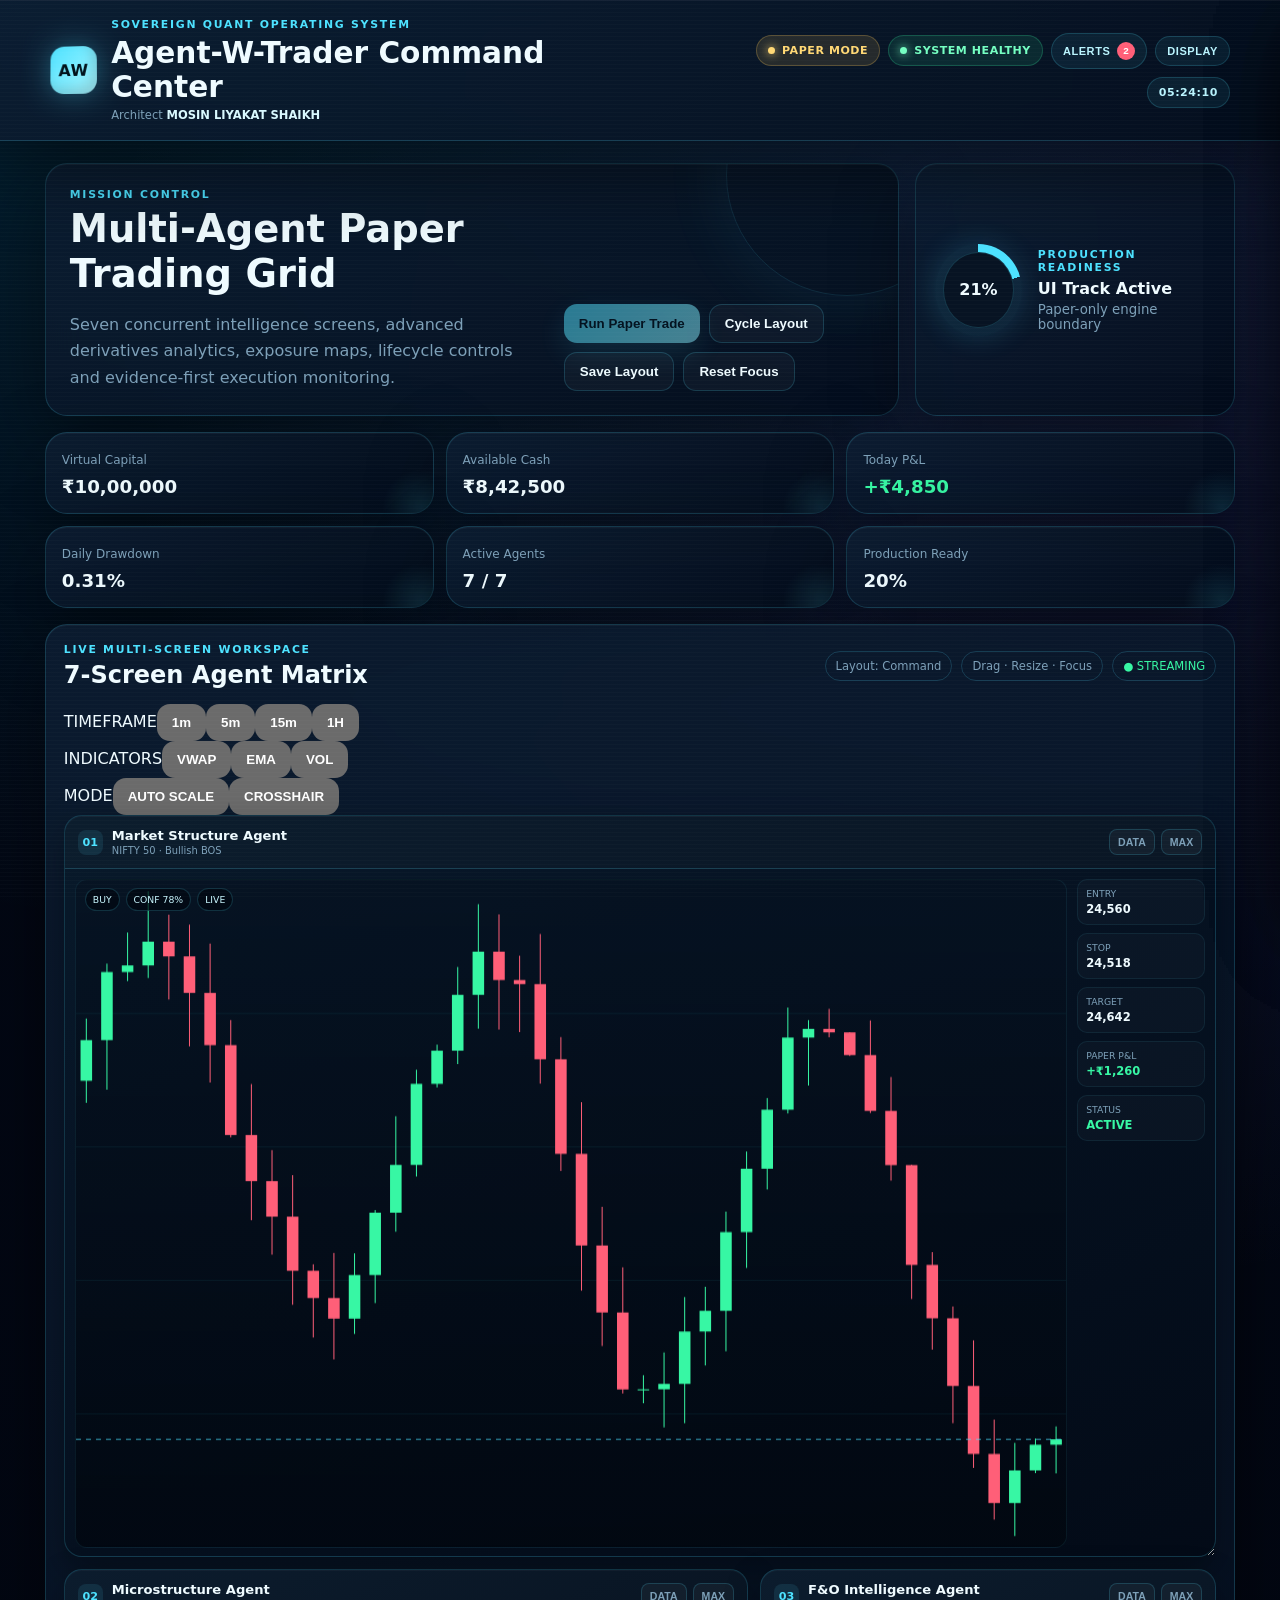
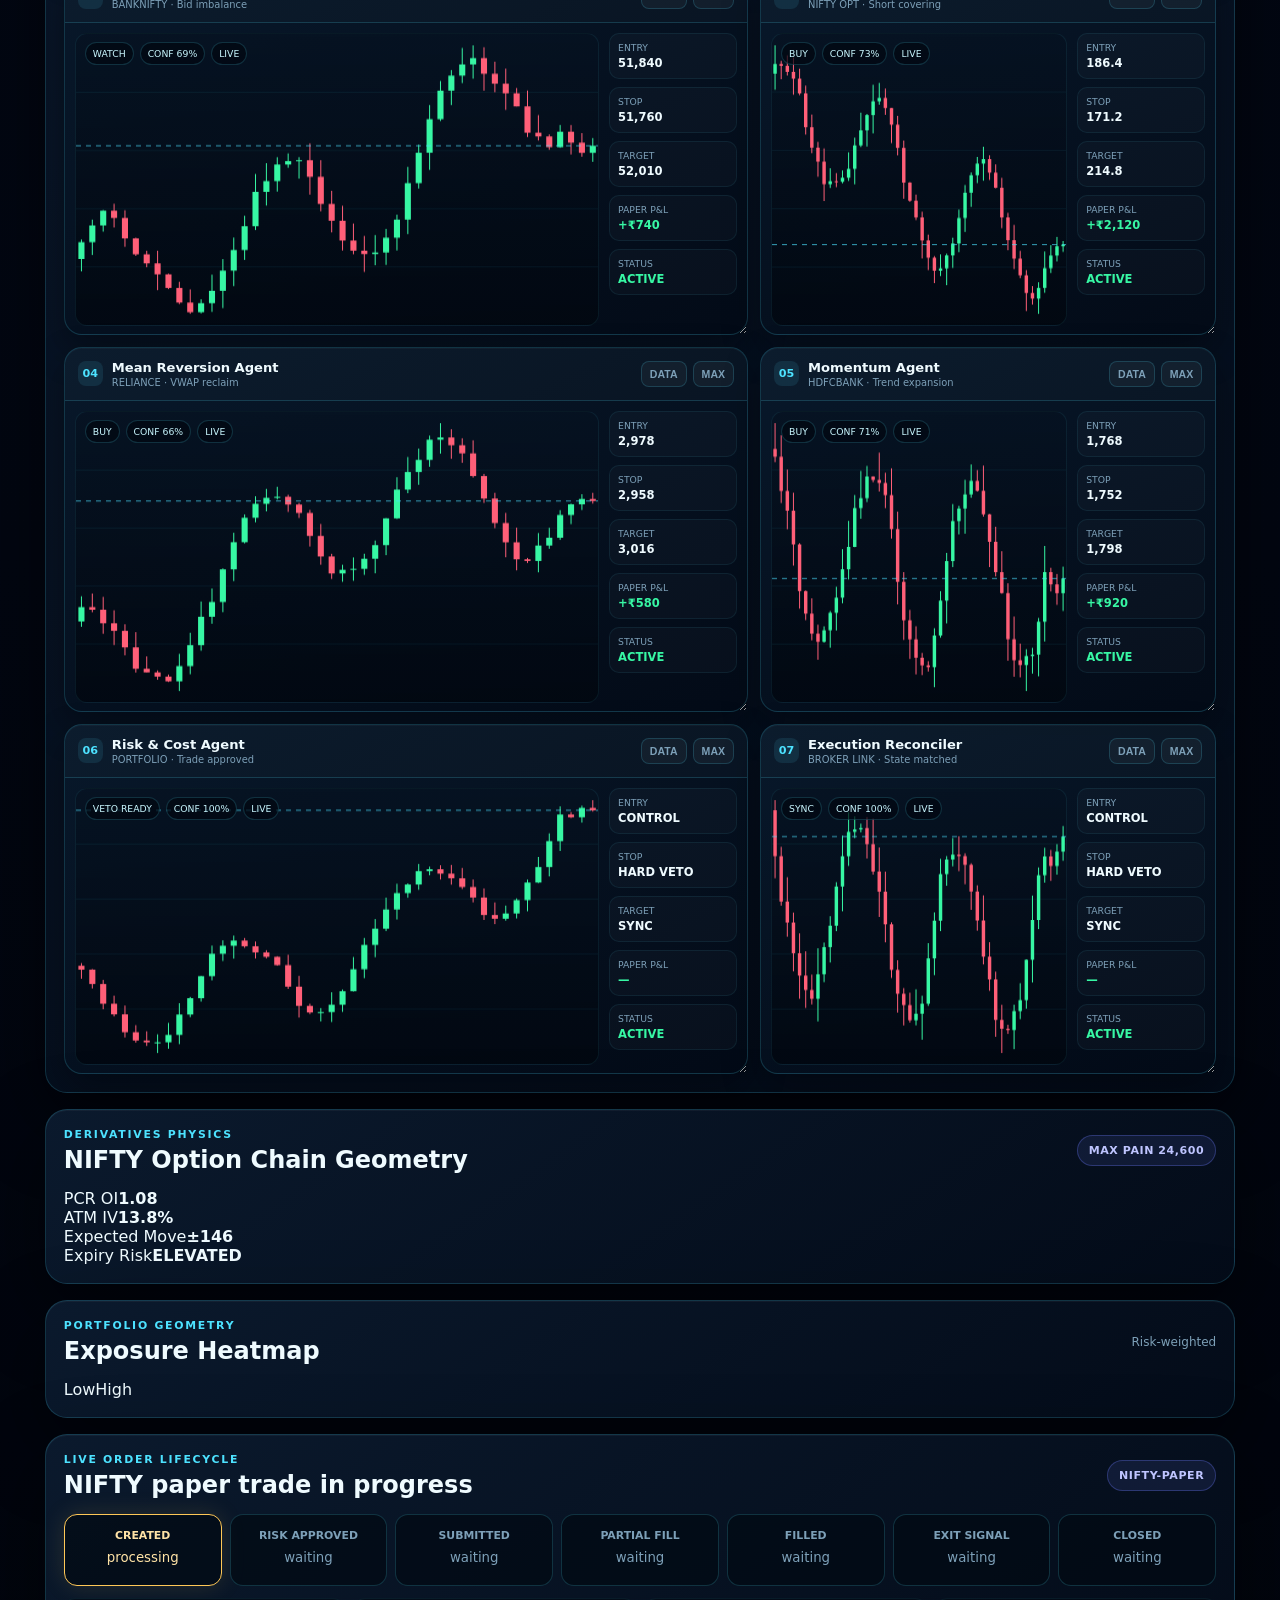
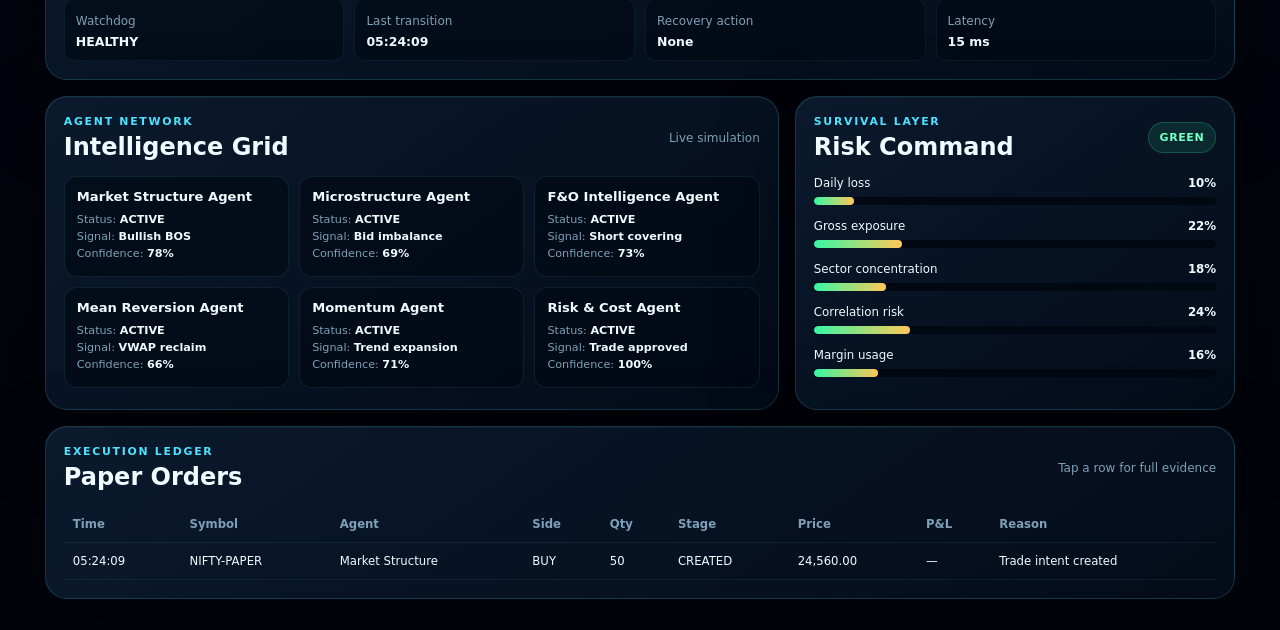
==== commit 23af81be: "Add advanced quant visualization surfaces" ====
--- a/docs/index.html
+++ b/docs/index.html
@@ -7,7 +7,7 @@
   <title>Agent-W-Trader | Sovereign Quant Command Center</title>
   <link rel="stylesheet" href="assets/dashboard.css" />
 </head>
-<body>
+<body data-theme="cyan" data-density="comfortable">
   <div class="scanlines" aria-hidden="true"></div>
   <header class="topbar glass">
     <div class="brand-block">
@@ -22,6 +22,7 @@
       <span class="badge paper"><i></i>PAPER MODE</span>
       <span id="systemStatus" class="badge healthy"><i></i>SYSTEM HEALTHY</span>
       <button id="alertBtn" class="icon-button" type="button">ALERTS <b id="alertCount">0</b></button>
+      <button id="settingsBtn" class="icon-button" type="button">DISPLAY</button>
       <span id="clock" class="clock">--:--:--</span>
     </div>
   </header>
@@ -32,7 +33,7 @@
         <div>
           <p class="eyebrow">MISSION CONTROL</p>
           <h2>Multi-Agent Paper Trading Grid</h2>
-          <p class="hero-copy">Monitor seven concurrent intelligence screens, trade lifecycles, risk vetoes and execution health from one cyber-grade surface.</p>
+          <p class="hero-copy">Seven concurrent intelligence screens, advanced derivatives analytics, exposure maps, lifecycle controls and evidence-first execution monitoring.</p>
         </div>
         <div class="hero-actions">
           <button id="startTradeBtn" class="primary">Run Paper Trade</button>
@@ -42,8 +43,8 @@
         </div>
       </article>
       <aside class="readiness glass">
-        <div class="radar"><span>20%</span></div>
-        <div><p class="eyebrow">PRODUCTION READINESS</p><strong>UI Track Active</strong><small>Core engine remains paper-only</small></div>
+        <div class="radar"><span>21%</span></div>
+        <div><p class="eyebrow">PRODUCTION READINESS</p><strong>UI Track Active</strong><small>Paper-only engine boundary</small></div>
       </aside>
     </section>
 
@@ -52,16 +53,32 @@
     <section class="workspace-shell glass">
       <div class="workspace-head">
         <div><p class="eyebrow">LIVE MULTI-SCREEN WORKSPACE</p><h2>7-Screen Agent Matrix</h2></div>
-        <div class="workspace-meta"><span id="layoutLabel">Layout: Command</span><span>Drag cards · resize corner</span><span id="streamPulse">● STREAMING</span></div>
+        <div class="workspace-meta"><span id="layoutLabel">Layout: Command</span><span>Drag · Resize · Focus</span><span id="streamPulse">● STREAMING</span></div>
+      </div>
+      <div class="chart-toolbar">
+        <div class="control-group"><span>TIMEFRAME</span><button data-timeframe="1m">1m</button><button class="active" data-timeframe="5m">5m</button><button data-timeframe="15m">15m</button><button data-timeframe="1h">1H</button></div>
+        <div class="control-group"><span>INDICATORS</span><button class="active" data-indicator="vwap">VWAP</button><button data-indicator="ema">EMA</button><button data-indicator="volume">VOL</button></div>
+        <div class="control-group"><span>MODE</span><button id="autoScaleBtn" class="active">AUTO SCALE</button><button id="crosshairBtn">CROSSHAIR</button></div>
       </div>
       <div id="screenGrid" class="screen-grid layout-command"></div>
     </section>
 
+    <section class="analytics-grid">
+      <article class="panel glass options-panel">
+        <div class="panel-title"><div><p class="eyebrow">DERIVATIVES PHYSICS</p><h2>NIFTY Option Chain Geometry</h2></div><span id="maxPain" class="symbol-chip">MAX PAIN 24,600</span></div>
+        <div class="option-summary"><div><span>PCR OI</span><strong id="pcrValue">1.08</strong></div><div><span>ATM IV</span><strong>13.8%</strong></div><div><span>Expected Move</span><strong>±146</strong></div><div><span>Expiry Risk</span><strong class="warning-text">ELEVATED</strong></div></div>
+        <div id="optionChain" class="option-chain"></div>
+      </article>
+
+      <article class="panel glass heatmap-panel">
+        <div class="panel-title"><div><p class="eyebrow">PORTFOLIO GEOMETRY</p><h2>Exposure Heatmap</h2></div><span class="muted">Risk-weighted</span></div>
+        <div id="heatmap" class="heatmap"></div>
+        <div class="heatmap-legend"><span>Low</span><i></i><span>High</span></div>
+      </article>
+    </section>
+
     <section class="panel glass lifecycle-panel">
-      <div class="panel-title">
-        <div><p class="eyebrow">LIVE ORDER LIFECYCLE</p><h2 id="activeTradeTitle">Preparing paper engine</h2></div>
-        <span id="tradeSymbol" class="symbol-chip">NIFTY-PAPER</span>
-      </div>
+      <div class="panel-title"><div><p class="eyebrow">LIVE ORDER LIFECYCLE</p><h2 id="activeTradeTitle">Preparing paper engine</h2></div><span id="tradeSymbol" class="symbol-chip">NIFTY-PAPER</span></div>
       <div id="lifecycle" class="lifecycle"></div>
       <div class="watchdog">
         <div><span>Watchdog</span><strong id="watchdogState">READY</strong></div>
@@ -72,43 +89,22 @@
     </section>
 
     <section class="grid two-column">
-      <article class="panel glass">
-        <div class="panel-title"><div><p class="eyebrow">AGENT NETWORK</p><h2>Intelligence Grid</h2></div><span class="muted">Live simulation</span></div>
-        <div id="agents" class="agent-grid"></div>
-      </article>
-      <article class="panel glass">
-        <div class="panel-title"><div><p class="eyebrow">SURVIVAL LAYER</p><h2>Risk Command</h2></div><span id="riskMode" class="badge healthy">GREEN</span></div>
-        <div id="riskMeters"></div>
-      </article>
+      <article class="panel glass"><div class="panel-title"><div><p class="eyebrow">AGENT NETWORK</p><h2>Intelligence Grid</h2></div><span class="muted">Live simulation</span></div><div id="agents" class="agent-grid"></div></article>
+      <article class="panel glass"><div class="panel-title"><div><p class="eyebrow">SURVIVAL LAYER</p><h2>Risk Command</h2></div><span id="riskMode" class="badge healthy">GREEN</span></div><div id="riskMeters"></div></article>
     </section>
 
     <section class="panel glass">
       <div class="panel-title"><div><p class="eyebrow">EXECUTION LEDGER</p><h2>Paper Orders</h2></div><span class="muted">Tap a row for full evidence</span></div>
-      <div class="table-wrap">
-        <table>
-          <thead><tr><th>Time</th><th>Symbol</th><th>Agent</th><th>Side</th><th>Qty</th><th>Stage</th><th>Price</th><th>P&amp;L</th><th>Reason</th></tr></thead>
-          <tbody id="ordersBody"></tbody>
-        </table>
-      </div>
+      <div class="table-wrap"><table><thead><tr><th>Time</th><th>Symbol</th><th>Agent</th><th>Side</th><th>Qty</th><th>Stage</th><th>Price</th><th>P&amp;L</th><th>Reason</th></tr></thead><tbody id="ordersBody"></tbody></table></div>
     </section>
   </main>
 
-  <aside id="alertPanel" class="side-panel glass" aria-hidden="true">
-    <div class="drawer-head"><div><p class="eyebrow">SYSTEM EVENTS</p><h2>Alert Center</h2></div><button class="ghost close-drawer" data-close="alertPanel">Close</button></div>
-    <div id="alertList" class="alert-list"></div>
-  </aside>
-
-  <aside id="tradeDrawer" class="side-panel trade-drawer glass" aria-hidden="true">
-    <div class="drawer-head"><div><p class="eyebrow">TRADE EVIDENCE</p><h2 id="drawerTitle">Paper Trade</h2></div><button class="ghost close-drawer" data-close="tradeDrawer">Close</button></div>
-    <div id="tradeDetails" class="trade-details"></div>
-  </aside>
-
+  <aside id="alertPanel" class="side-panel glass" aria-hidden="true"><div class="drawer-head"><div><p class="eyebrow">SYSTEM EVENTS</p><h2>Alert Center</h2></div><button class="ghost close-drawer" data-close="alertPanel">Close</button></div><div class="notification-controls"><label><input id="soundToggle" type="checkbox" /> Sound</label><label><input id="vibrationToggle" type="checkbox" /> Vibration</label></div><div id="alertList" class="alert-list"></div></aside>
+  <aside id="settingsPanel" class="side-panel glass" aria-hidden="true"><div class="drawer-head"><div><p class="eyebrow">OPERATOR DISPLAY</p><h2>Surface Settings</h2></div><button class="ghost close-drawer" data-close="settingsPanel">Close</button></div><div class="settings-stack"><div class="setting-block"><span>Theme</span><button data-theme-value="cyan" class="active">Cyber Cyan</button><button data-theme-value="violet">Quantum Violet</button><button data-theme-value="amber">Command Amber</button></div><div class="setting-block"><span>Density</span><button data-density-value="comfortable" class="active">Comfortable</button><button data-density-value="compact">Compact</button></div><div class="setting-block"><span>Motion</span><button id="motionToggle" class="active">Enabled</button></div></div></aside>
+  <aside id="tradeDrawer" class="side-panel trade-drawer glass" aria-hidden="true"><div class="drawer-head"><div><p class="eyebrow">TRADE EVIDENCE</p><h2 id="drawerTitle">Paper Trade</h2></div><button class="ghost close-drawer" data-close="tradeDrawer">Close</button></div><div id="tradeDetails" class="trade-details"></div></aside>
   <div id="toast" class="toast">Layout saved</div>
 
-  <nav class="mobile-nav glass">
-    <a href="#metrics">Home</a><a href="#screenGrid">Screens</a><a href="#lifecycle">Trade</a><a href="#riskMeters">Risk</a>
-  </nav>
-
+  <nav class="mobile-nav glass"><a href="#metrics">Home</a><a href="#screenGrid">Screens</a><a href="#optionChain">F&O</a><a href="#riskMeters">Risk</a></nav>
   <script src="assets/dashboard.js"></script>
 </body>
 </html>
--- a/docs/assets/dashboard.css
+++ b/docs/assets/dashboard.css
@@ -1 +1 @@
-:root{color-scheme:dark;--bg:#020611;--panel:rgba(7,18,34,.82);--panel2:rgba(10,28,49,.9);--line:rgba(77,226,255,.18);--text:#effbff;--muted:#7da0b8;--good:#37f7a4;--warn:#ffc857;--bad:#ff5f78;--cyan:#4de2ff;--blue:#6f7cff;--violet:#b26cff;--shadow:0 28px 80px rgba(0,0,0,.48)}*{box-sizing:border-box}html{scroll-behavior:smooth}body{margin:0;min-height:100vh;font-family:Inter,ui-sans-serif,system-ui,-apple-system,sans-serif;color:var(--text);background:radial-gradient(circle at 18% -10%,rgba(0,213,255,.18),transparent 30%),radial-gradient(circle at 85% 8%,rgba(111,124,255,.16),transparent 26%),linear-gradient(180deg,#030816 0,#020611 55%,#01040b 100%);overflow-x:hidden}.scanlines{position:fixed;inset:0;pointer-events:none;z-index:99;background:repeating-linear-gradient(180deg,rgba(255,255,255,.015) 0,rgba(255,255,255,.015) 1px,transparent 1px,transparent 4px);mix-blend-mode:screen}.glass{background:linear-gradient(145deg,rgba(12,29,50,.88),rgba(4,13,27,.88));border:1px solid var(--line);box-shadow:var(--shadow),inset 0 1px 0 rgba(255,255,255,.04);backdrop-filter:blur(18px)}.topbar{position:sticky;top:0;z-index:50;display:flex;align-items:center;justify-content:space-between;gap:18px;padding:18px clamp(16px,4vw,50px);border-width:0 0 1px}.brand-block{display:flex;gap:14px;align-items:center}.brand-mark{width:48px;height:48px;border-radius:14px;display:grid;place-items:center;font-weight:900;letter-spacing:.04em;color:#00111a;background:linear-gradient(135deg,var(--cyan),#a8f5ff);box-shadow:0 0 30px rgba(77,226,255,.35),inset -5px -6px 12px rgba(0,0,0,.15);transform:perspective(500px) rotateX(8deg) rotateY(-9deg)}.eyebrow{margin:0 0 5px;color:var(--cyan);font-size:.68rem;letter-spacing:.16em;font-weight:900}.topbar h1,.panel h2,.workspace-shell h2,.hero-card h2{margin:0}.topbar h1{font-size:clamp(1.12rem,2.4vw,1.85rem)}.architect{margin:4px 0 0;color:var(--muted);font-size:.72rem}.architect strong{color:#d9f9ff}.status-cluster{display:flex;gap:8px;align-items:center;flex-wrap:wrap;justify-content:flex-end}.badge,.clock,.symbol-chip{display:inline-flex;align-items:center;gap:7px;border-radius:999px;padding:8px 11px;font-size:.69rem;font-weight:900;letter-spacing:.05em;border:1px solid transparent}.badge i{width:7px;height:7px;border-radius:50%;background:currentColor;box-shadow:0 0 10px currentColor}.paper{background:rgba(255,200,87,.12);color:#ffd875;border-color:rgba(255,200,87,.24)}.healthy{background:rgba(55,247,164,.1);color:#75ffc2;border-color:rgba(55,247,164,.22)}.warning{background:rgba(255,200,87,.12);color:#ffd875}.danger{background:rgba(255,95,120,.12);color:#ff9bad}.clock{background:rgba(77,226,255,.08);border-color:var(--line);color:#baf5ff}main{max-width:1800px;margin:auto;padding:22px clamp(14px,3.5vw,46px) 95px}.hero-grid{display:grid;grid-template-columns:1fr 320px;gap:16px;margin-bottom:16px}.hero-card,.readiness,.workspace-shell,.panel,.metric{border-radius:22px}.hero-card{padding:24px;display:flex;justify-content:space-between;align-items:flex-end;gap:22px;position:relative;overflow:hidden}.hero-card:after{content:"";position:absolute;width:240px;height:240px;border:1px solid rgba(77,226,255,.12);border-radius:50%;right:-70px;top:-110px;box-shadow:0 0 70px rgba(77,226,255,.08)}.hero-card h2{font-size:clamp(1.45rem,3vw,2.5rem);max-width:760px}.hero-copy{max-width:760px;color:var(--muted);line-height:1.65;margin-bottom:0}.hero-actions{display:flex;gap:9px;flex-wrap:wrap;position:relative;z-index:2}button{border:0;border-radius:13px;padding:11px 15px;font-weight:900;cursor:pointer;transition:.2s transform,.2s box-shadow}.primary{background:linear-gradient(135deg,var(--cyan),#88efff);color:#00131c;box-shadow:0 10px 28px rgba(77,226,255,.22)}.ghost{background:rgba(255,255,255,.035);color:var(--text);border:1px solid var(--line)}button:hover{transform:translateY(-2px);box-shadow:0 14px 30px rgba(77,226,255,.18)}button:disabled{opacity:.5;cursor:not-allowed}.readiness{padding:19px;display:flex;align-items:center;gap:16px}.readiness small,.readiness strong{display:block}.readiness small{color:var(--muted);margin-top:4px}.radar{width:92px;height:92px;border-radius:50%;display:grid;place-items:center;position:relative;background:conic-gradient(var(--cyan) 0 20%,rgba(77,226,255,.08) 20% 100%);box-shadow:0 0 28px rgba(77,226,255,.16)}.radar:after{content:"";position:absolute;inset:8px;border-radius:50%;background:#071323;border:1px solid var(--line)}.radar span{position:relative;z-index:2;font-weight:900}.metrics{display:grid;grid-template-columns:repeat(6,minmax(130px,1fr));gap:12px;margin-bottom:16px}.metric{padding:16px;position:relative;overflow:hidden}.metric:after{content:"";position:absolute;right:-28px;bottom:-35px;width:80px;height:80px;border-radius:50%;background:radial-gradient(circle,rgba(77,226,255,.13),transparent 68%)}.metric span,.watchdog span,.muted{color:var(--muted);font-size:.75rem}.metric strong{display:block;margin-top:8px;font-size:1.14rem}.workspace-shell{padding:18px;margin-bottom:16px}.workspace-head,.panel-title{display:flex;justify-content:space-between;gap:16px;align-items:center;margin-bottom:15px}.workspace-meta{display:flex;gap:9px;align-items:center;color:var(--muted);font-size:.72rem}.workspace-meta span{padding:7px 10px;border:1px solid var(--line);border-radius:999px}.workspace-meta #streamPulse{color:var(--good);animation:pulse 1.5s infinite}.screen-grid{display:grid;gap:12px;min-height:740px}.layout-command{grid-template-columns:2fr 1fr 1fr;grid-template-rows:repeat(3,minmax(220px,1fr))}.layout-command .screen-card:first-child{grid-row:span 2;grid-column:span 2}.layout-command .screen-card:last-child{grid-column:span 2}.layout-wall{grid-template-columns:repeat(4,1fr);grid-template-rows:repeat(2,minmax(280px,1fr))}.layout-wall .screen-card:first-child{grid-column:span 2}.layout-focus{grid-template-columns:2.4fr 1fr;grid-template-rows:repeat(6,minmax(110px,1fr))}.layout-focus .screen-card:first-child{grid-row:1/7}.screen-card{min-width:0;background:linear-gradient(155deg,rgba(8,25,43,.96),rgba(3,11,23,.96));border:1px solid var(--line);border-radius:18px;overflow:hidden;position:relative;box-shadow:0 16px 38px rgba(0,0,0,.32),inset 0 1px 0 rgba(255,255,255,.03);transition:.25s transform,.25s border-color,.25s box-shadow}.screen-card:hover{transform:translateY(-3px) scale(1.005);border-color:rgba(77,226,255,.42);box-shadow:0 20px 50px rgba(0,0,0,.4),0 0 35px rgba(77,226,255,.08)}.screen-card.focused{position:fixed;inset:84px 18px 18px;z-index:80;transform:none}.screen-head{display:flex;justify-content:space-between;align-items:center;padding:12px 13px;border-bottom:1px solid var(--line);background:rgba(255,255,255,.015)}.screen-title{display:flex;align-items:center;gap:9px}.screen-index{width:25px;height:25px;border-radius:8px;display:grid;place-items:center;background:rgba(77,226,255,.1);color:var(--cyan);font-size:.7rem;font-weight:900}.screen-title h3{margin:0;font-size:.82rem}.screen-title small{display:block;color:var(--muted);font-size:.62rem;margin-top:2px}.screen-tools{display:flex;gap:6px}.screen-tools button{padding:6px 8px;border-radius:8px;background:rgba(255,255,255,.04);color:var(--muted);border:1px solid var(--line);font-size:.66rem}.screen-body{display:grid;grid-template-columns:1fr 128px;gap:10px;padding:10px;height:calc(100% - 51px)}.chart-wrap{min-width:0;position:relative;border-radius:12px;background:linear-gradient(180deg,rgba(6,18,33,.7),rgba(2,8,17,.9));border:1px solid rgba(77,226,255,.08);overflow:hidden}.chart-wrap canvas{width:100%;height:100%;display:block}.chart-overlay{position:absolute;left:9px;top:8px;display:flex;gap:6px;flex-wrap:wrap}.mini-tag{font-size:.58rem;padding:5px 7px;border-radius:999px;background:rgba(2,8,17,.72);border:1px solid var(--line);color:#c9f7ff}.trade-data{display:flex;flex-direction:column;gap:8px}.data-row{padding:8px;border-radius:10px;background:rgba(255,255,255,.025);border:1px solid rgba(77,226,255,.08)}.data-row span{display:block;color:var(--muted);font-size:.58rem}.data-row strong{display:block;margin-top:3px;font-size:.72rem}.positive{color:var(--good)!important}.negative{color:var(--bad)!important}.panel{padding:18px;margin-bottom:16px}.lifecycle{display:grid;grid-template-columns:repeat(7,1fr);gap:8px}.stage{padding:14px 8px;border:1px solid var(--line);border-radius:13px;text-align:center;color:var(--muted);background:rgba(2,10,20,.72);min-height:72px}.stage strong{display:block;font-size:.68rem}.stage small{display:block;margin-top:8px}.stage.active{border-color:var(--warn);color:#ffe3a6;box-shadow:0 0 24px rgba(255,200,87,.13)}.stage.complete{border-color:var(--good);color:#9effcf;background:rgba(11,57,42,.52)}.watchdog{display:grid;grid-template-columns:repeat(4,1fr);gap:10px;margin-top:12px}.watchdog div{padding:11px;border-radius:11px;background:rgba(2,10,20,.65);border:1px solid rgba(77,226,255,.07)}.watchdog strong{display:block;margin-top:5px;font-size:.78rem}.two-column{display:grid;grid-template-columns:1.25fr .75fr;gap:16px}.agent-grid{display:grid;grid-template-columns:repeat(3,1fr);gap:10px}.agent{background:rgba(2,10,20,.68);border:1px solid rgba(77,226,255,.1);border-radius:13px;padding:12px}.agent h3{font-size:.82rem;margin:0 0 9px}.agent p{margin:4px 0;font-size:.7rem;color:var(--muted)}.agent strong{color:var(--text)}.meter{margin:14px 0}.meter-line{height:8px;background:#020812;border-radius:999px;overflow:hidden;margin-top:7px}.meter-fill{height:100%;background:linear-gradient(90deg,var(--good),var(--warn));border-radius:inherit;transition:width .4s}.meter-label{display:flex;justify-content:space-between;font-size:.74rem}.table-wrap{overflow:auto}table{width:100%;border-collapse:collapse;min-width:980px}th,td{text-align:left;padding:11px 9px;border-bottom:1px solid rgba(77,226,255,.08);font-size:.73rem}th{color:var(--muted)}.symbol-chip{background:rgba(111,124,255,.11);border-color:rgba(111,124,255,.3);color:#bfc5ff}.mobile-nav{display:none}@keyframes pulse{50%{opacity:.45}}@media(max-width:1300px){.metrics{grid-template-columns:repeat(3,1fr)}.layout-command{grid-template-columns:1.5fr 1fr;grid-template-rows:repeat(4,minmax(220px,1fr))}.layout-command .screen-card:first-child{grid-column:span 2}.layout-command .screen-card:last-child{grid-column:span 1}.layout-wall{grid-template-columns:repeat(3,1fr)}}@media(max-width:980px){.hero-grid,.two-column{grid-template-columns:1fr}.readiness{justify-content:center}.screen-grid,.layout-command,.layout-wall,.layout-focus{grid-template-columns:1fr 1fr;grid-template-rows:auto}.layout-command .screen-card:first-child,.layout-command .screen-card:last-child,.layout-wall .screen-card:first-child,.layout-focus .screen-card:first-child{grid-column:span 2;grid-row:auto}.screen-card{min-height:310px}.watchdog{grid-template-columns:repeat(2,1fr)}.lifecycle{grid-template-columns:repeat(4,1fr)}}@media(max-width:680px){.topbar{align-items:flex-start}.brand-mark{width:40px;height:40px}.status-cluster{max-width:150px}.clock{display:none}.hero-card{align-items:flex-start;flex-direction:column}.metrics{grid-template-columns:repeat(2,1fr)}.screen-grid,.layout-command,.layout-wall,.layout-focus{display:flex;overflow-x:auto;scroll-snap-type:x mandatory;min-height:430px}.screen-card,.layout-command .screen-card:first-child,.layout-focus .screen-card:first-child{min-width:88vw;min-height:410px;scroll-snap-align:center}.screen-body{grid-template-columns:1fr 110px}.lifecycle{grid-template-columns:repeat(2,1fr)}.watchdog{grid-template-columns:1fr}.agent-grid{grid-template-columns:1fr 1fr}.panel-title,.workspace-head{align-items:flex-start}.workspace-meta{flex-direction:column;align-items:flex-end}.mobile-nav{display:flex;position:fixed;bottom:0;left:0;right:0;z-index:90;justify-content:space-around;padding:11px;border-width:1px 0 0}.mobile-nav a{color:var(--muted);text-decoration:none;font-size:.72rem;font-weight:800}.screen-card.focused{inset:72px 8px 58px}}+:root{color-scheme:dark;--bg:#020611;--panel:rgba(7,18,34,.82);--panel2:rgba(10,28,49,.9);--line:rgba(77,226,255,.18);--text:#effbff;--muted:#7da0b8;--good:#37f7a4;--warn:#ffc857;--bad:#ff5f78;--cyan:#4de2ff;--blue:#6f7cff;--violet:#b26cff;--shadow:0 28px 80px rgba(0,0,0,.48)}*{box-sizing:border-box}html{scroll-behavior:smooth}body{margin:0;min-height:100vh;font-family:Inter,ui-sans-serif,system-ui,-apple-system,sans-serif;color:var(--text);background:radial-gradient(circle at 18% -10%,rgba(0,213,255,.18),transparent 30%),radial-gradient(circle at 85% 8%,rgba(111,124,255,.16),transparent 26%),linear-gradient(180deg,#030816 0,#020611 55%,#01040b 100%);overflow-x:hidden}.scanlines{position:fixed;inset:0;pointer-events:none;z-index:99;background:repeating-linear-gradient(180deg,rgba(255,255,255,.015) 0,rgba(255,255,255,.015) 1px,transparent 1px,transparent 4px);mix-blend-mode:screen}.glass{background:linear-gradient(145deg,rgba(12,29,50,.88),rgba(4,13,27,.88));border:1px solid var(--line);box-shadow:var(--shadow),inset 0 1px 0 rgba(255,255,255,.04);backdrop-filter:blur(18px)}.topbar{position:sticky;top:0;z-index:50;display:flex;align-items:center;justify-content:space-between;gap:18px;padding:18px clamp(16px,4vw,50px);border-width:0 0 1px}.brand-block{display:flex;gap:14px;align-items:center}.brand-mark{width:48px;height:48px;border-radius:14px;display:grid;place-items:center;font-weight:900;letter-spacing:.04em;color:#00111a;background:linear-gradient(135deg,var(--cyan),#a8f5ff);box-shadow:0 0 30px rgba(77,226,255,.35),inset -5px -6px 12px rgba(0,0,0,.15);transform:perspective(500px) rotateX(8deg) rotateY(-9deg)}.eyebrow{margin:0 0 5px;color:var(--cyan);font-size:.68rem;letter-spacing:.16em;font-weight:900}.topbar h1,.panel h2,.workspace-shell h2,.hero-card h2,.side-panel h2{margin:0}.topbar h1{font-size:clamp(1.12rem,2.4vw,1.85rem)}.architect{margin:4px 0 0;color:var(--muted);font-size:.72rem}.architect strong{color:#d9f9ff}.status-cluster{display:flex;gap:8px;align-items:center;flex-wrap:wrap;justify-content:flex-end}.badge,.clock,.symbol-chip,.icon-button{display:inline-flex;align-items:center;gap:7px;border-radius:999px;padding:8px 11px;font-size:.69rem;font-weight:900;letter-spacing:.05em;border:1px solid transparent}.badge i{width:7px;height:7px;border-radius:50%;background:currentColor;box-shadow:0 0 10px currentColor}.paper{background:rgba(255,200,87,.12);color:#ffd875;border-color:rgba(255,200,87,.24)}.healthy{background:rgba(55,247,164,.1);color:#75ffc2;border-color:rgba(55,247,164,.22)}.warning{background:rgba(255,200,87,.12);color:#ffd875}.danger{background:rgba(255,95,120,.12);color:#ff9bad}.clock,.icon-button{background:rgba(77,226,255,.08);border-color:var(--line);color:#baf5ff}.icon-button b{display:grid;place-items:center;min-width:18px;height:18px;border-radius:999px;background:var(--bad);color:white;font-size:.62rem}main{max-width:1800px;margin:auto;padding:22px clamp(14px,3.5vw,46px) 95px}.hero-grid{display:grid;grid-template-columns:1fr 320px;gap:16px;margin-bottom:16px}.hero-card,.readiness,.workspace-shell,.panel,.metric{border-radius:22px}.hero-card{padding:24px;display:flex;justify-content:space-between;align-items:flex-end;gap:22px;position:relative;overflow:hidden}.hero-card:after{content:"";position:absolute;width:240px;height:240px;border:1px solid rgba(77,226,255,.12);border-radius:50%;right:-70px;top:-110px;box-shadow:0 0 70px rgba(77,226,255,.08)}.hero-card h2{font-size:clamp(1.45rem,3vw,2.5rem);max-width:760px}.hero-copy{max-width:760px;color:var(--muted);line-height:1.65;margin-bottom:0}.hero-actions{display:flex;gap:9px;flex-wrap:wrap;position:relative;z-index:2}button{border:0;border-radius:13px;padding:11px 15px;font-weight:900;cursor:pointer;transition:.2s transform,.2s box-shadow}.primary{background:linear-gradient(135deg,var(--cyan),#88efff);color:#00131c;box-shadow:0 10px 28px rgba(77,226,255,.22)}.ghost{background:rgba(255,255,255,.035);color:var(--text);border:1px solid var(--line)}button:hover{transform:translateY(-2px);box-shadow:0 14px 30px rgba(77,226,255,.18)}button:disabled{opacity:.5;cursor:not-allowed}.readiness{padding:19px;display:flex;align-items:center;gap:16px}.readiness small,.readiness strong{display:block}.readiness small{color:var(--muted);margin-top:4px}.radar{width:92px;height:92px;border-radius:50%;display:grid;place-items:center;position:relative;background:conic-gradient(var(--cyan) 0 20%,rgba(77,226,255,.08) 20% 100%);box-shadow:0 0 28px rgba(77,226,255,.16)}.radar:after{content:"";position:absolute;inset:8px;border-radius:50%;background:#071323;border:1px solid var(--line)}.radar span{position:relative;z-index:2;font-weight:900}.metrics{display:grid;grid-template-columns:repeat(6,minmax(130px,1fr));gap:12px;margin-bottom:16px}.metric{padding:16px;position:relative;overflow:hidden}.metric:after{content:"";position:absolute;right:-28px;bottom:-35px;width:80px;height:80px;border-radius:50%;background:radial-gradient(circle,rgba(77,226,255,.13),transparent 68%)}.metric span,.watchdog span,.muted{color:var(--muted);font-size:.75rem}.metric strong{display:block;margin-top:8px;font-size:1.14rem}.workspace-shell{padding:18px;margin-bottom:16px}.workspace-head,.panel-title,.drawer-head{display:flex;justify-content:space-between;gap:16px;align-items:center;margin-bottom:15px}.workspace-meta{display:flex;gap:9px;align-items:center;color:var(--muted);font-size:.72rem;flex-wrap:wrap;justify-content:flex-end}.workspace-meta span{padding:7px 10px;border:1px solid var(--line);border-radius:999px}.workspace-meta #streamPulse{color:var(--good);animation:pulse 1.5s infinite}.screen-grid{display:grid;gap:12px;min-height:740px}.layout-command{grid-template-columns:2fr 1fr 1fr;grid-template-rows:repeat(3,minmax(220px,1fr))}.layout-command .screen-card:first-child{grid-row:span 2;grid-column:span 2}.layout-command .screen-card:last-child{grid-column:span 2}.layout-wall{grid-template-columns:repeat(4,1fr);grid-template-rows:repeat(2,minmax(280px,1fr))}.layout-wall .screen-card:first-child{grid-column:span 2}.layout-focus{grid-template-columns:2.4fr 1fr;grid-template-rows:repeat(6,minmax(110px,1fr))}.layout-focus .screen-card:first-child{grid-row:1/7}.screen-card{min-width:260px;min-height:210px;resize:both;background:linear-gradient(155deg,rgba(8,25,43,.96),rgba(3,11,23,.96));border:1px solid var(--line);border-radius:18px;overflow:auto;position:relative;box-shadow:0 16px 38px rgba(0,0,0,.32),inset 0 1px 0 rgba(255,255,255,.03);transition:.25s transform,.25s border-color,.25s box-shadow}.screen-card.dragging{opacity:.42;border-color:var(--warn)}.screen-card.drag-over{outline:2px dashed var(--cyan);outline-offset:3px}.screen-card:hover{transform:translateY(-3px) scale(1.005);border-color:rgba(77,226,255,.42);box-shadow:0 20px 50px rgba(0,0,0,.4),0 0 35px rgba(77,226,255,.08)}.screen-card.focused{position:fixed;inset:84px 18px 18px;z-index:80;transform:none;resize:none}.screen-head{display:flex;justify-content:space-between;align-items:center;padding:12px 13px;border-bottom:1px solid var(--line);background:rgba(255,255,255,.015);cursor:grab}.screen-title{display:flex;align-items:center;gap:9px}.screen-index{width:25px;height:25px;border-radius:8px;display:grid;place-items:center;background:rgba(77,226,255,.1);color:var(--cyan);font-size:.7rem;font-weight:900}.screen-title h3{margin:0;font-size:.82rem}.screen-title small{display:block;color:var(--muted);font-size:.62rem;margin-top:2px}.screen-tools{display:flex;gap:6px}.screen-tools button{padding:6px 8px;border-radius:8px;background:rgba(255,255,255,.04);color:var(--muted);border:1px solid var(--line);font-size:.66rem}.screen-body{display:grid;grid-template-columns:1fr 128px;gap:10px;padding:10px;height:calc(100% - 51px);min-height:160px}.chart-wrap{min-width:0;position:relative;border-radius:12px;background:linear-gradient(180deg,rgba(6,18,33,.7),rgba(2,8,17,.9));border:1px solid rgba(77,226,255,.08);overflow:hidden}.chart-wrap canvas{width:100%;height:100%;display:block}.chart-overlay{position:absolute;left:9px;top:8px;display:flex;gap:6px;flex-wrap:wrap}.mini-tag{font-size:.58rem;padding:5px 7px;border-radius:999px;background:rgba(2,8,17,.72);border:1px solid var(--line);color:#c9f7ff}.trade-data{display:flex;flex-direction:column;gap:8px}.data-row{padding:8px;border-radius:10px;background:rgba(255,255,255,.025);border:1px solid rgba(77,226,255,.08)}.data-row span{display:block;color:var(--muted);font-size:.58rem}.data-row strong{display:block;margin-top:3px;font-size:.72rem}.positive{color:var(--good)!important}.negative{color:var(--bad)!important}.panel{padding:18px;margin-bottom:16px}.lifecycle{display:grid;grid-template-columns:repeat(7,1fr);gap:8px}.stage{padding:14px 8px;border:1px solid var(--line);border-radius:13px;text-align:center;color:var(--muted);background:rgba(2,10,20,.72);min-height:72px}.stage strong{display:block;font-size:.68rem}.stage small{display:block;margin-top:8px}.stage.active{border-color:var(--warn);color:#ffe3a6;box-shadow:0 0 24px rgba(255,200,87,.13)}.stage.complete{border-color:var(--good);color:#9effcf;background:rgba(11,57,42,.52)}.watchdog{display:grid;grid-template-columns:repeat(4,1fr);gap:10px;margin-top:12px}.watchdog div{padding:11px;border-radius:11px;background:rgba(2,10,20,.65);border:1px solid rgba(77,226,255,.07)}.watchdog strong{display:block;margin-top:5px;font-size:.78rem}.two-column{display:grid;grid-template-columns:1.25fr .75fr;gap:16px}.agent-grid{display:grid;grid-template-columns:repeat(3,1fr);gap:10px}.agent{background:rgba(2,10,20,.68);border:1px solid rgba(77,226,255,.1);border-radius:13px;padding:12px}.agent h3{font-size:.82rem;margin:0 0 9px}.agent p{margin:4px 0;font-size:.7rem;color:var(--muted)}.agent strong{color:var(--text)}.meter{margin:14px 0}.meter-line{height:8px;background:#020812;border-radius:999px;overflow:hidden;margin-top:7px}.meter-fill{height:100%;background:linear-gradient(90deg,var(--good),var(--warn));border-radius:inherit;transition:width .4s}.meter-label{display:flex;justify-content:space-between;font-size:.74rem}.table-wrap{overflow:auto}table{width:100%;border-collapse:collapse;min-width:980px}th,td{text-align:left;padding:11px 9px;border-bottom:1px solid rgba(77,226,255,.08);font-size:.73rem}th{color:var(--muted)}tbody tr{cursor:pointer;transition:.18s background}tbody tr:hover{background:rgba(77,226,255,.05)}.symbol-chip{background:rgba(111,124,255,.11);border-color:rgba(111,124,255,.3);color:#bfc5ff}.side-panel{position:fixed;top:0;right:-440px;width:min(420px,94vw);height:100vh;z-index:120;padding:20px;transition:.3s right;overflow:auto;border-radius:0;border-width:0 0 0 1px}.side-panel.open{right:0}.alert-list,.trade-details{display:flex;flex-direction:column;gap:10px}.alert-item,.detail-block{padding:13px;border-radius:13px;background:rgba(2,10,20,.7);border:1px solid rgba(77,226,255,.1)}.alert-item strong,.detail-block strong{display:block}.alert-item small,.detail-block span{display:block;color:var(--muted);margin-top:5px;font-size:.72rem}.alert-item.warn{border-color:rgba(255,200,87,.3)}.alert-item.good{border-color:rgba(55,247,164,.3)}.toast{position:fixed;left:50%;bottom:28px;transform:translate(-50%,20px);z-index:140;padding:11px 16px;border-radius:999px;background:#0c2438;border:1px solid var(--line);color:#c8f9ff;opacity:0;pointer-events:none;transition:.25s}.toast.show{opacity:1;transform:translate(-50%,0)}.mobile-nav{display:none}@keyframes pulse{50%{opacity:.45}}@media(max-width:1300px){.metrics{grid-template-columns:repeat(3,1fr)}.layout-command{grid-template-columns:1.5fr 1fr;grid-template-rows:repeat(4,minmax(220px,1fr))}.layout-command .screen-card:first-child{grid-column:span 2}.layout-command .screen-card:last-child{grid-column:span 1}.layout-wall{grid-template-columns:repeat(3,1fr)}}@media(max-width:980px){.hero-grid,.two-column{grid-template-columns:1fr}.readiness{justify-content:center}.screen-grid,.layout-command,.layout-wall,.layout-focus{grid-template-columns:1fr 1fr;grid-template-rows:auto}.layout-command .screen-card:first-child,.layout-command .screen-card:last-child,.layout-wall .screen-card:first-child,.layout-focus .screen-card:first-child{grid-column:span 2;grid-row:auto}.screen-card{min-height:310px}.watchdog{grid-template-columns:repeat(2,1fr)}.lifecycle{grid-template-columns:repeat(4,1fr)}}@media(max-width:680px){.topbar{align-items:flex-start}.brand-mark{width:40px;height:40px}.status-cluster{max-width:170px}.clock{display:none}.hero-card{align-items:flex-start;flex-direction:column}.metrics{grid-template-columns:repeat(2,1fr)}.screen-grid,.layout-command,.layout-wall,.layout-focus{display:flex;overflow-x:auto;scroll-snap-type:x mandatory;min-height:430px}.screen-card,.layout-command .screen-card:first-child,.layout-focus .screen-card:first-child{min-width:88vw;min-height:410px;scroll-snap-align:center;resize:none}.screen-body{grid-template-columns:1fr 110px}.lifecycle{grid-template-columns:repeat(2,1fr)}.watchdog{grid-template-columns:1fr}.agent-grid{grid-template-columns:1fr 1fr}.panel-title,.workspace-head{align-items:flex-start}.workspace-meta{flex-direction:column;align-items:flex-end}.mobile-nav{display:flex;position:fixed;bottom:0;left:0;right:0;z-index:90;justify-content:space-around;padding:11px;border-width:1px 0 0}.mobile-nav a{color:var(--muted);text-decoration:none;font-size:.72rem;font-weight:800}.screen-card.focused{inset:72px 8px 58px}}
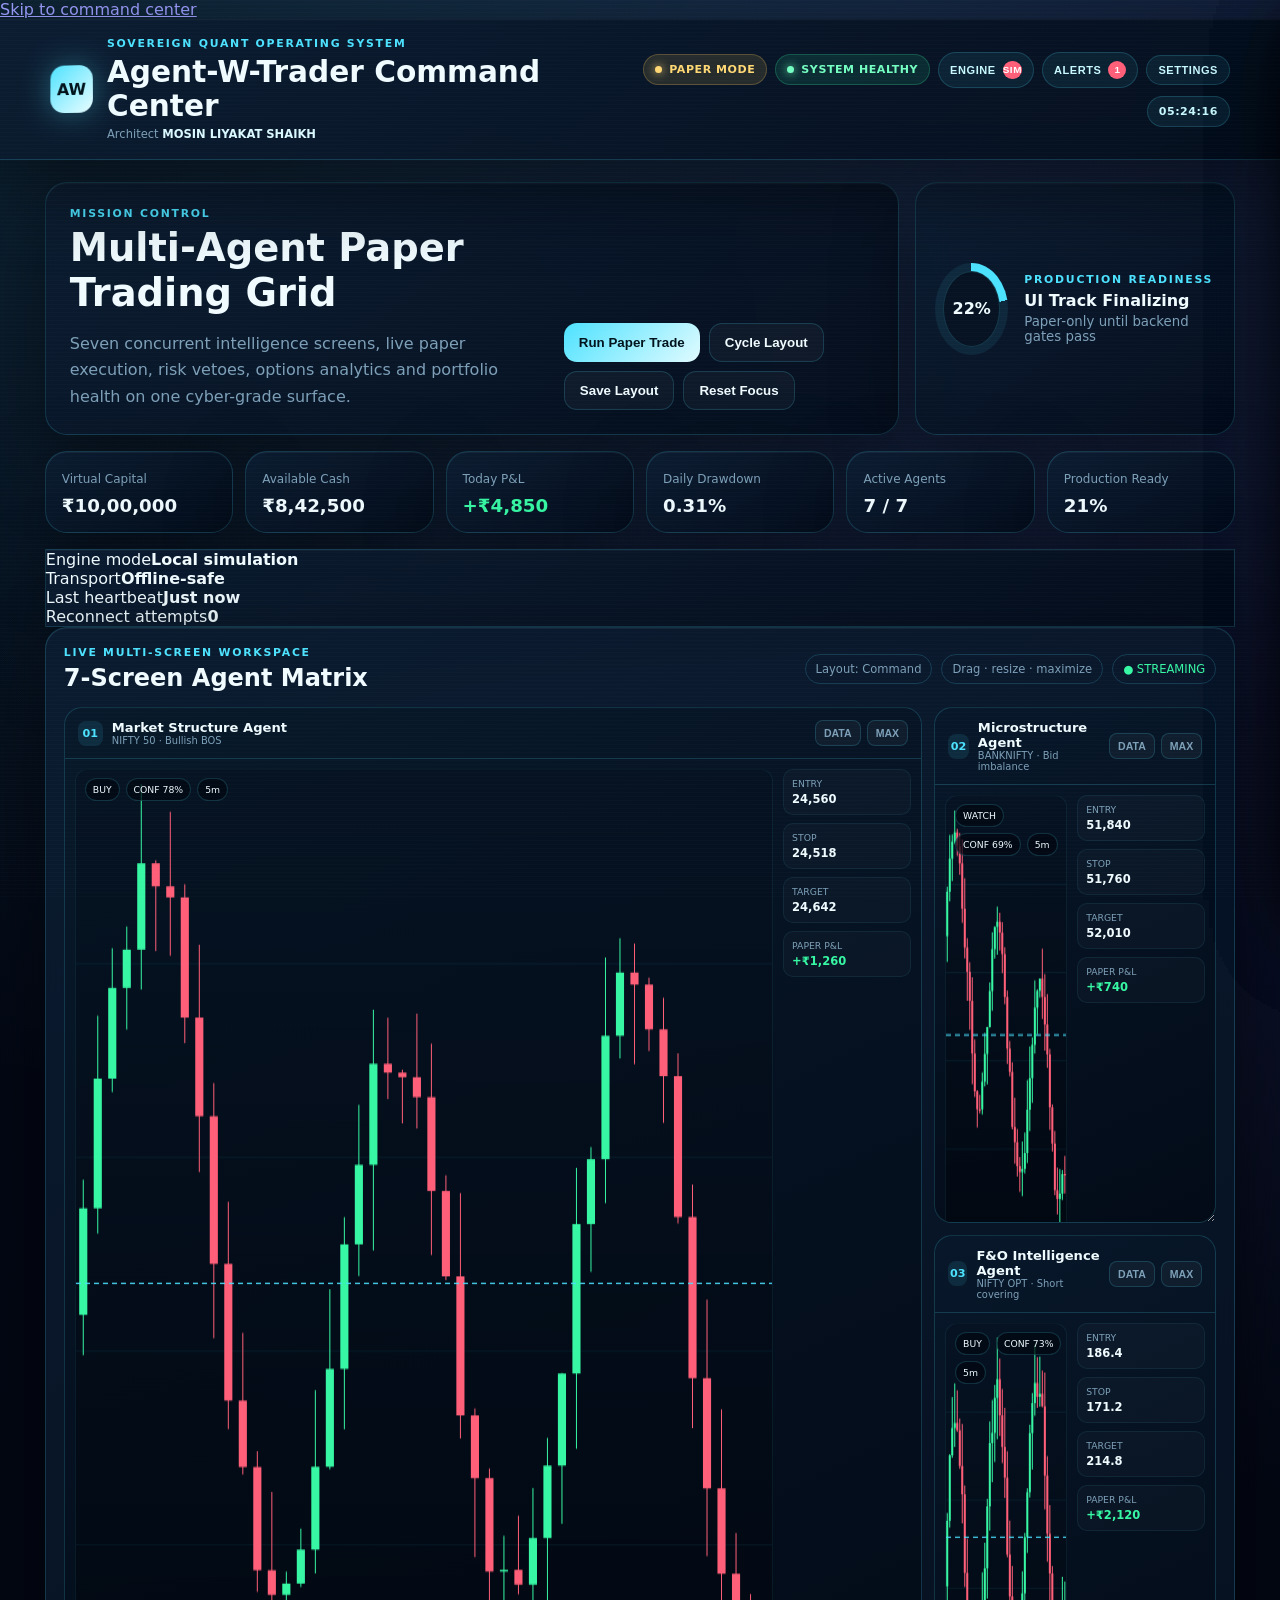
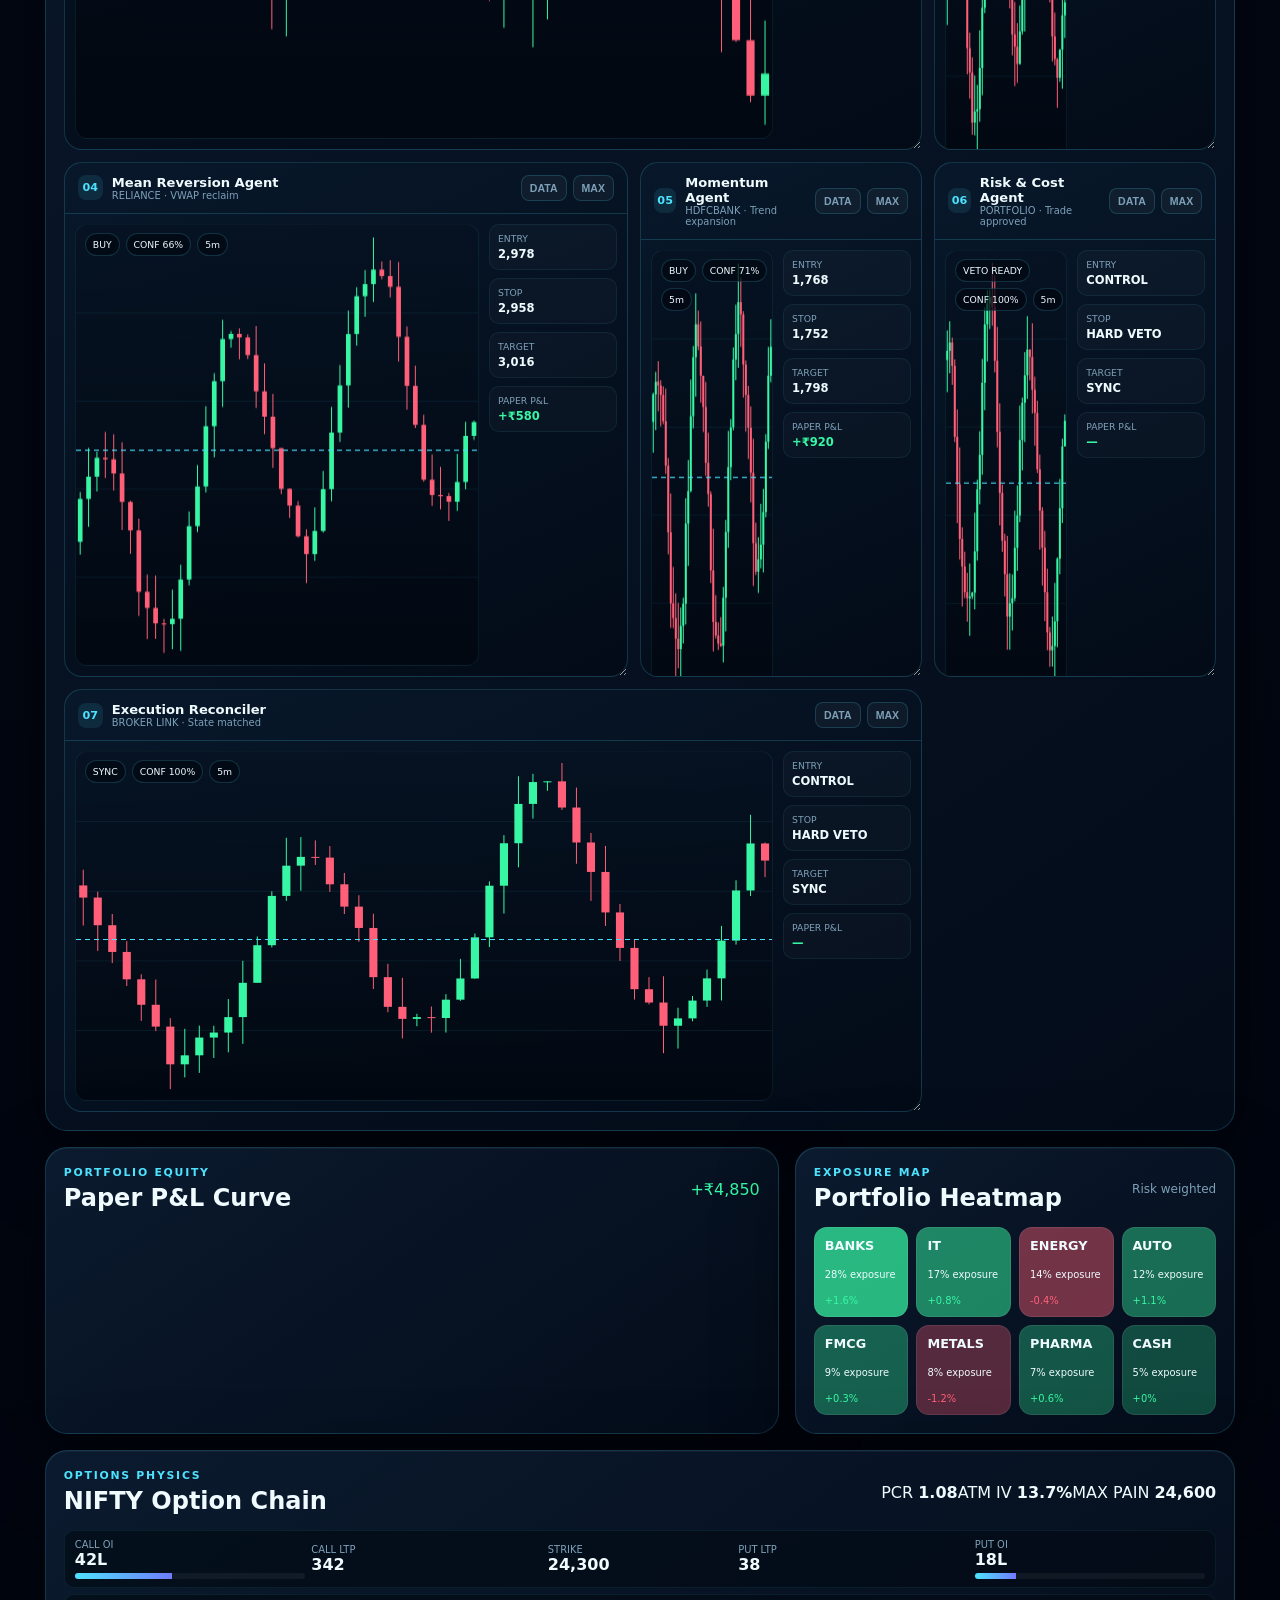
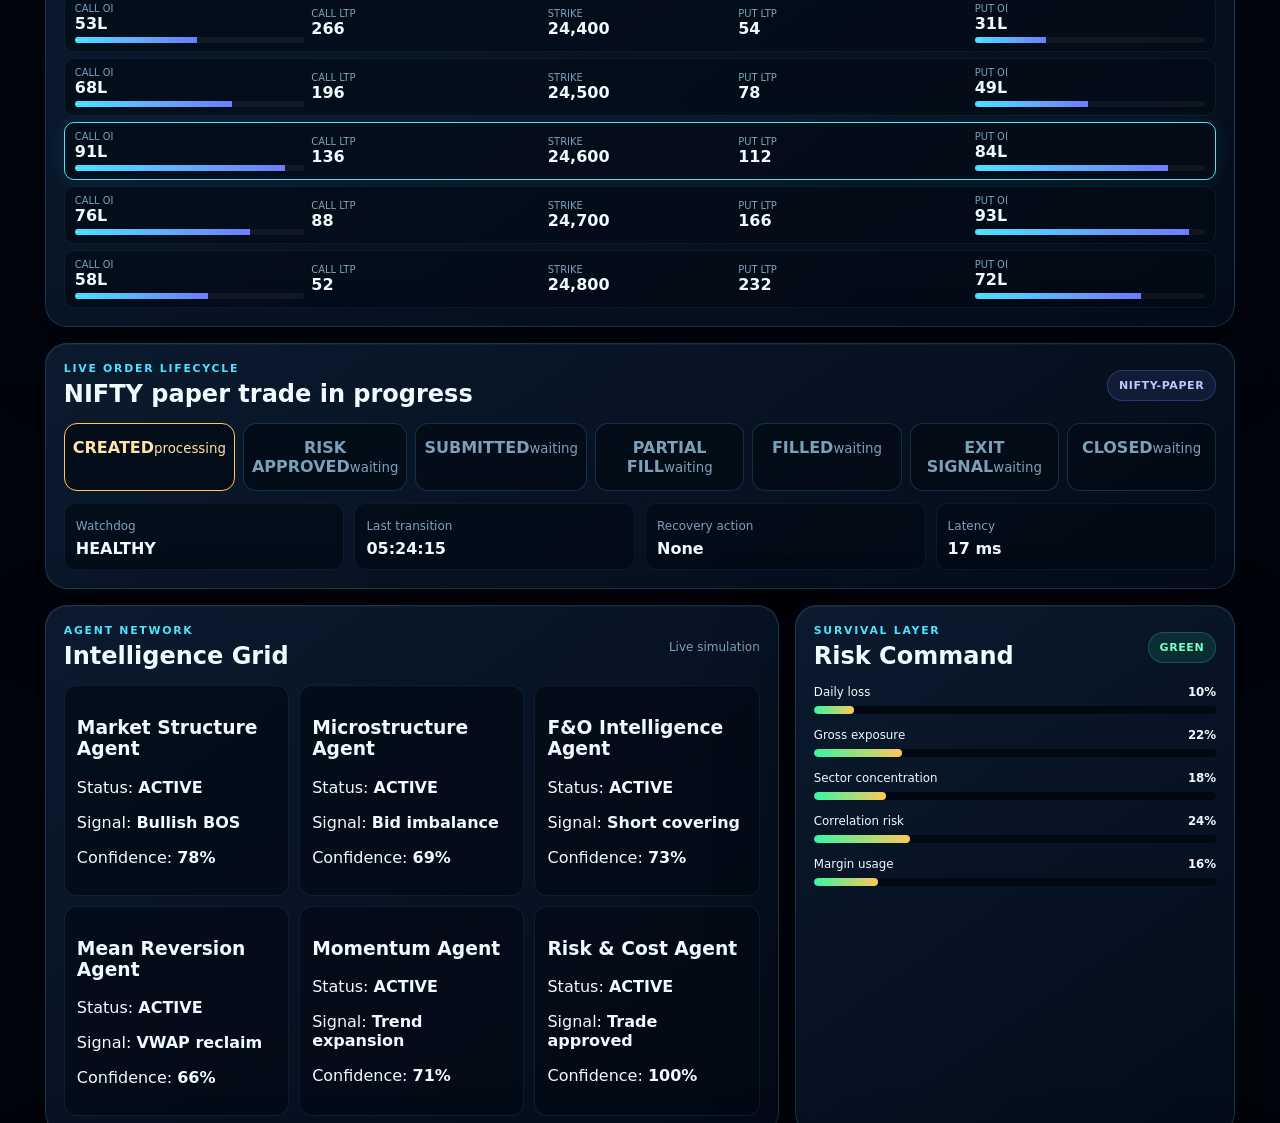
==== commit 06529d04: "Complete final command center surface" ====
--- a/docs/index.html
+++ b/docs/index.html
@@ -1,110 +1 @@
-<!doctype html>
-<html lang="en">
-<head>
-  <meta charset="utf-8" />
-  <meta name="viewport" content="width=device-width, initial-scale=1" />
-  <meta name="theme-color" content="#030712" />
-  <title>Agent-W-Trader | Sovereign Quant Command Center</title>
-  <link rel="stylesheet" href="assets/dashboard.css" />
-</head>
-<body data-theme="cyan" data-density="comfortable">
-  <div class="scanlines" aria-hidden="true"></div>
-  <header class="topbar glass">
-    <div class="brand-block">
-      <div class="brand-mark">AW</div>
-      <div>
-        <p class="eyebrow">SOVEREIGN QUANT OPERATING SYSTEM</p>
-        <h1>Agent-W-Trader Command Center</h1>
-        <p class="architect">Architect <strong>MOSIN LIYAKAT SHAIKH</strong></p>
-      </div>
-    </div>
-    <div class="status-cluster">
-      <span class="badge paper"><i></i>PAPER MODE</span>
-      <span id="systemStatus" class="badge healthy"><i></i>SYSTEM HEALTHY</span>
-      <button id="alertBtn" class="icon-button" type="button">ALERTS <b id="alertCount">0</b></button>
-      <button id="settingsBtn" class="icon-button" type="button">DISPLAY</button>
-      <span id="clock" class="clock">--:--:--</span>
-    </div>
-  </header>
-
-  <main>
-    <section class="hero-grid">
-      <article class="hero-card glass depth-card">
-        <div>
-          <p class="eyebrow">MISSION CONTROL</p>
-          <h2>Multi-Agent Paper Trading Grid</h2>
-          <p class="hero-copy">Seven concurrent intelligence screens, advanced derivatives analytics, exposure maps, lifecycle controls and evidence-first execution monitoring.</p>
-        </div>
-        <div class="hero-actions">
-          <button id="startTradeBtn" class="primary">Run Paper Trade</button>
-          <button id="layoutBtn" class="ghost">Cycle Layout</button>
-          <button id="saveLayoutBtn" class="ghost">Save Layout</button>
-          <button id="focusResetBtn" class="ghost">Reset Focus</button>
-        </div>
-      </article>
-      <aside class="readiness glass">
-        <div class="radar"><span>21%</span></div>
-        <div><p class="eyebrow">PRODUCTION READINESS</p><strong>UI Track Active</strong><small>Paper-only engine boundary</small></div>
-      </aside>
-    </section>
-
-    <section class="metrics" id="metrics"></section>
-
-    <section class="workspace-shell glass">
-      <div class="workspace-head">
-        <div><p class="eyebrow">LIVE MULTI-SCREEN WORKSPACE</p><h2>7-Screen Agent Matrix</h2></div>
-        <div class="workspace-meta"><span id="layoutLabel">Layout: Command</span><span>Drag · Resize · Focus</span><span id="streamPulse">● STREAMING</span></div>
-      </div>
-      <div class="chart-toolbar">
-        <div class="control-group"><span>TIMEFRAME</span><button data-timeframe="1m">1m</button><button class="active" data-timeframe="5m">5m</button><button data-timeframe="15m">15m</button><button data-timeframe="1h">1H</button></div>
-        <div class="control-group"><span>INDICATORS</span><button class="active" data-indicator="vwap">VWAP</button><button data-indicator="ema">EMA</button><button data-indicator="volume">VOL</button></div>
-        <div class="control-group"><span>MODE</span><button id="autoScaleBtn" class="active">AUTO SCALE</button><button id="crosshairBtn">CROSSHAIR</button></div>
-      </div>
-      <div id="screenGrid" class="screen-grid layout-command"></div>
-    </section>
-
-    <section class="analytics-grid">
-      <article class="panel glass options-panel">
-        <div class="panel-title"><div><p class="eyebrow">DERIVATIVES PHYSICS</p><h2>NIFTY Option Chain Geometry</h2></div><span id="maxPain" class="symbol-chip">MAX PAIN 24,600</span></div>
-        <div class="option-summary"><div><span>PCR OI</span><strong id="pcrValue">1.08</strong></div><div><span>ATM IV</span><strong>13.8%</strong></div><div><span>Expected Move</span><strong>±146</strong></div><div><span>Expiry Risk</span><strong class="warning-text">ELEVATED</strong></div></div>
-        <div id="optionChain" class="option-chain"></div>
-      </article>
-
-      <article class="panel glass heatmap-panel">
-        <div class="panel-title"><div><p class="eyebrow">PORTFOLIO GEOMETRY</p><h2>Exposure Heatmap</h2></div><span class="muted">Risk-weighted</span></div>
-        <div id="heatmap" class="heatmap"></div>
-        <div class="heatmap-legend"><span>Low</span><i></i><span>High</span></div>
-      </article>
-    </section>
-
-    <section class="panel glass lifecycle-panel">
-      <div class="panel-title"><div><p class="eyebrow">LIVE ORDER LIFECYCLE</p><h2 id="activeTradeTitle">Preparing paper engine</h2></div><span id="tradeSymbol" class="symbol-chip">NIFTY-PAPER</span></div>
-      <div id="lifecycle" class="lifecycle"></div>
-      <div class="watchdog">
-        <div><span>Watchdog</span><strong id="watchdogState">READY</strong></div>
-        <div><span>Last transition</span><strong id="lastTransition">—</strong></div>
-        <div><span>Recovery action</span><strong id="recoveryAction">None</strong></div>
-        <div><span>Latency</span><strong id="latencyValue">18 ms</strong></div>
-      </div>
-    </section>
-
-    <section class="grid two-column">
-      <article class="panel glass"><div class="panel-title"><div><p class="eyebrow">AGENT NETWORK</p><h2>Intelligence Grid</h2></div><span class="muted">Live simulation</span></div><div id="agents" class="agent-grid"></div></article>
-      <article class="panel glass"><div class="panel-title"><div><p class="eyebrow">SURVIVAL LAYER</p><h2>Risk Command</h2></div><span id="riskMode" class="badge healthy">GREEN</span></div><div id="riskMeters"></div></article>
-    </section>
-
-    <section class="panel glass">
-      <div class="panel-title"><div><p class="eyebrow">EXECUTION LEDGER</p><h2>Paper Orders</h2></div><span class="muted">Tap a row for full evidence</span></div>
-      <div class="table-wrap"><table><thead><tr><th>Time</th><th>Symbol</th><th>Agent</th><th>Side</th><th>Qty</th><th>Stage</th><th>Price</th><th>P&amp;L</th><th>Reason</th></tr></thead><tbody id="ordersBody"></tbody></table></div>
-    </section>
-  </main>
-
-  <aside id="alertPanel" class="side-panel glass" aria-hidden="true"><div class="drawer-head"><div><p class="eyebrow">SYSTEM EVENTS</p><h2>Alert Center</h2></div><button class="ghost close-drawer" data-close="alertPanel">Close</button></div><div class="notification-controls"><label><input id="soundToggle" type="checkbox" /> Sound</label><label><input id="vibrationToggle" type="checkbox" /> Vibration</label></div><div id="alertList" class="alert-list"></div></aside>
-  <aside id="settingsPanel" class="side-panel glass" aria-hidden="true"><div class="drawer-head"><div><p class="eyebrow">OPERATOR DISPLAY</p><h2>Surface Settings</h2></div><button class="ghost close-drawer" data-close="settingsPanel">Close</button></div><div class="settings-stack"><div class="setting-block"><span>Theme</span><button data-theme-value="cyan" class="active">Cyber Cyan</button><button data-theme-value="violet">Quantum Violet</button><button data-theme-value="amber">Command Amber</button></div><div class="setting-block"><span>Density</span><button data-density-value="comfortable" class="active">Comfortable</button><button data-density-value="compact">Compact</button></div><div class="setting-block"><span>Motion</span><button id="motionToggle" class="active">Enabled</button></div></div></aside>
-  <aside id="tradeDrawer" class="side-panel trade-drawer glass" aria-hidden="true"><div class="drawer-head"><div><p class="eyebrow">TRADE EVIDENCE</p><h2 id="drawerTitle">Paper Trade</h2></div><button class="ghost close-drawer" data-close="tradeDrawer">Close</button></div><div id="tradeDetails" class="trade-details"></div></aside>
-  <div id="toast" class="toast">Layout saved</div>
-
-  <nav class="mobile-nav glass"><a href="#metrics">Home</a><a href="#screenGrid">Screens</a><a href="#optionChain">F&O</a><a href="#riskMeters">Risk</a></nav>
-  <script src="assets/dashboard.js"></script>
-</body>
-</html>+<!doctype html><html lang="en"><head><meta charset="utf-8"><meta name="viewport" content="width=device-width,initial-scale=1"><meta name="theme-color" content="#030712"><title>Agent-W-Trader | Sovereign Quant Command Center</title><link rel="stylesheet" href="assets/dashboard.css"></head><body data-theme="cyan" data-density="comfortable"><a class="skip-link" href="#main">Skip to command center</a><div class="scanlines" aria-hidden="true"></div><header class="topbar glass"><div class="brand-block"><div class="brand-mark">AW</div><div><p class="eyebrow">SOVEREIGN QUANT OPERATING SYSTEM</p><h1>Agent-W-Trader Command Center</h1><p class="architect">Architect <strong>MOSIN LIYAKAT SHAIKH</strong></p></div></div><div class="status-cluster"><span class="badge paper"><i></i>PAPER MODE</span><span id="systemStatus" class="badge healthy"><i></i>SYSTEM HEALTHY</span><button id="connectionBtn" class="icon-button" type="button">ENGINE <b id="connectionDot">SIM</b></button><button id="alertBtn" class="icon-button" type="button">ALERTS <b id="alertCount">0</b></button><button id="settingsBtn" class="icon-button" type="button">SETTINGS</button><span id="clock" class="clock">--:--:--</span></div></header><main id="main"><section class="hero-grid"><article class="hero-card glass"><div><p class="eyebrow">MISSION CONTROL</p><h2>Multi-Agent Paper Trading Grid</h2><p class="hero-copy">Seven concurrent intelligence screens, live paper execution, risk vetoes, options analytics and portfolio health on one cyber-grade surface.</p></div><div class="hero-actions"><button id="startTradeBtn" class="primary">Run Paper Trade</button><button id="layoutBtn" class="ghost">Cycle Layout</button><button id="saveLayoutBtn" class="ghost">Save Layout</button><button id="focusResetBtn" class="ghost">Reset Focus</button></div></article><aside class="readiness glass"><div class="radar"><span>22%</span></div><div><p class="eyebrow">PRODUCTION READINESS</p><strong>UI Track Finalizing</strong><small>Paper-only until backend gates pass</small></div></aside></section><section id="metrics" class="metrics"></section><section class="connection-strip glass"><div><span>Engine mode</span><strong id="engineMode">Local simulation</strong></div><div><span>Transport</span><strong id="transportState">Offline-safe</strong></div><div><span>Last heartbeat</span><strong id="heartbeatState">Just now</strong></div><div><span>Reconnect attempts</span><strong id="reconnectCount">0</strong></div></section><section class="workspace-shell glass"><div class="workspace-head"><div><p class="eyebrow">LIVE MULTI-SCREEN WORKSPACE</p><h2>7-Screen Agent Matrix</h2></div><div class="workspace-meta"><span id="layoutLabel">Layout: Command</span><span>Drag · resize · maximize</span><span id="streamPulse">● STREAMING</span></div></div><div id="screenGrid" class="screen-grid layout-command"></div></section><section class="analytics-grid"><article class="panel glass"><div class="panel-title"><div><p class="eyebrow">PORTFOLIO EQUITY</p><h2>Paper P&amp;L Curve</h2></div><span id="pnlSummary" class="positive">+₹4,850</span></div><div class="chart-panel"><canvas id="pnlChart" aria-label="Paper portfolio profit and loss chart"></canvas></div></article><article class="panel glass"><div class="panel-title"><div><p class="eyebrow">EXPOSURE MAP</p><h2>Portfolio Heatmap</h2></div><span class="muted">Risk weighted</span></div><div id="heatmap" class="heatmap"></div></article></section><section class="panel glass"><div class="panel-title"><div><p class="eyebrow">OPTIONS PHYSICS</p><h2>NIFTY Option Chain</h2></div><div class="option-stats"><span>PCR <b>1.08</b></span><span>ATM IV <b>13.7%</b></span><span>MAX PAIN <b>24,600</b></span></div></div><div id="optionChain" class="option-chain"></div></section><section class="panel glass"><div class="panel-title"><div><p class="eyebrow">LIVE ORDER LIFECYCLE</p><h2 id="activeTradeTitle">Preparing paper engine</h2></div><span class="symbol-chip">NIFTY-PAPER</span></div><div id="lifecycle" class="lifecycle"></div><div class="watchdog"><div><span>Watchdog</span><strong id="watchdogState">READY</strong></div><div><span>Last transition</span><strong id="lastTransition">—</strong></div><div><span>Recovery action</span><strong id="recoveryAction">None</strong></div><div><span>Latency</span><strong id="latencyValue">18 ms</strong></div></div></section><section class="grid two-column"><article class="panel glass"><div class="panel-title"><div><p class="eyebrow">AGENT NETWORK</p><h2>Intelligence Grid</h2></div><span class="muted">Live simulation</span></div><div id="agents" class="agent-grid"></div></article><article class="panel glass"><div class="panel-title"><div><p class="eyebrow">SURVIVAL LAYER</p><h2>Risk Command</h2></div><span id="riskMode" class="badge healthy">GREEN</span></div><div id="riskMeters"></div></article></section><section class="panel glass"><div class="panel-title"><div><p class="eyebrow">EXECUTION LEDGER</p><h2>Paper Orders</h2></div><span class="muted">Tap a row for evidence</span></div><div class="table-wrap"><table><thead><tr><th>Time</th><th>Symbol</th><th>Agent</th><th>Side</th><th>Qty</th><th>Stage</th><th>Price</th><th>P&amp;L</th><th>Reason</th></tr></thead><tbody id="ordersBody"></tbody></table></div></section></main><aside id="connectionPanel" class="side-panel glass" aria-hidden="true"><div class="drawer-head"><div><p class="eyebrow">BACKEND LINK</p><h2>Engine Connection</h2></div><button class="ghost close-drawer" data-close="connectionPanel">Close</button></div><div class="setting-stack"><label>API base URL<input id="apiUrl" value="http://localhost:8000"></label><label>WebSocket URL<input id="wsUrl" value="ws://localhost:8000/ws"></label><button id="connectBtn" class="primary">Test Connection</button><button id="simulateDropBtn" class="ghost">Simulate Connection Loss</button><div id="connectionLog" class="detail-block"><span>Status</span><strong>Local simulation active</strong></div></div></aside><aside id="alertPanel" class="side-panel glass" aria-hidden="true"><div class="drawer-head"><div><p class="eyebrow">SYSTEM EVENTS</p><h2>Alert Center</h2></div><button class="ghost close-drawer" data-close="alertPanel">Close</button></div><div id="alertList" class="alert-list"></div></aside><aside id="tradeDrawer" class="side-panel glass" aria-hidden="true"><div class="drawer-head"><div><p class="eyebrow">TRADE EVIDENCE</p><h2 id="drawerTitle">Paper Trade</h2></div><button class="ghost close-drawer" data-close="tradeDrawer">Close</button></div><div id="tradeDetails" class="trade-details"></div></aside><aside id="settingsPanel" class="side-panel glass" aria-hidden="true"><div class="drawer-head"><div><p class="eyebrow">SURFACE CONTROL</p><h2>Display &amp; Alerts</h2></div><button class="ghost close-drawer" data-close="settingsPanel">Close</button></div><div class="setting-stack"><label>Theme<select id="themeSelect"><option value="cyan">Cyber Cyan</option><option value="violet">Quantum Violet</option><option value="amber">Command Amber</option></select></label><label>Density<select id="densitySelect"><option value="comfortable">Comfortable</option><option value="compact">Compact</option></select></label><label class="toggle-row"><span>Alert sound</span><input id="soundToggle" type="checkbox"></label><label class="toggle-row"><span>Vibration</span><input id="vibrationToggle" type="checkbox"></label><label class="toggle-row"><span>Reduce motion</span><input id="motionToggle" type="checkbox"></label><label class="toggle-row"><span>High contrast</span><input id="contrastToggle" type="checkbox"></label></div></aside><div id="toast" class="toast" role="status" aria-live="polite"></div><nav class="mobile-nav glass"><a href="#metrics">Home</a><a href="#screenGrid">Screens</a><a href="#lifecycle">Trade</a><a href="#riskMeters">Risk</a></nav><script src="assets/dashboard.js"></script></body></html>
--- a/docs/assets/dashboard.css
+++ b/docs/assets/dashboard.css
@@ -1 +1 @@
-:root{color-scheme:dark;--bg:#020611;--panel:rgba(7,18,34,.82);--panel2:rgba(10,28,49,.9);--line:rgba(77,226,255,.18);--text:#effbff;--muted:#7da0b8;--good:#37f7a4;--warn:#ffc857;--bad:#ff5f78;--cyan:#4de2ff;--blue:#6f7cff;--violet:#b26cff;--shadow:0 28px 80px rgba(0,0,0,.48)}*{box-sizing:border-box}html{scroll-behavior:smooth}body{margin:0;min-height:100vh;font-family:Inter,ui-sans-serif,system-ui,-apple-system,sans-serif;color:var(--text);background:radial-gradient(circle at 18% -10%,rgba(0,213,255,.18),transparent 30%),radial-gradient(circle at 85% 8%,rgba(111,124,255,.16),transparent 26%),linear-gradient(180deg,#030816 0,#020611 55%,#01040b 100%);overflow-x:hidden}.scanlines{position:fixed;inset:0;pointer-events:none;z-index:99;background:repeating-linear-gradient(180deg,rgba(255,255,255,.015) 0,rgba(255,255,255,.015) 1px,transparent 1px,transparent 4px);mix-blend-mode:screen}.glass{background:linear-gradient(145deg,rgba(12,29,50,.88),rgba(4,13,27,.88));border:1px solid var(--line);box-shadow:var(--shadow),inset 0 1px 0 rgba(255,255,255,.04);backdrop-filter:blur(18px)}.topbar{position:sticky;top:0;z-index:50;display:flex;align-items:center;justify-content:space-between;gap:18px;padding:18px clamp(16px,4vw,50px);border-width:0 0 1px}.brand-block{display:flex;gap:14px;align-items:center}.brand-mark{width:48px;height:48px;border-radius:14px;display:grid;place-items:center;font-weight:900;letter-spacing:.04em;color:#00111a;background:linear-gradient(135deg,var(--cyan),#a8f5ff);box-shadow:0 0 30px rgba(77,226,255,.35),inset -5px -6px 12px rgba(0,0,0,.15);transform:perspective(500px) rotateX(8deg) rotateY(-9deg)}.eyebrow{margin:0 0 5px;color:var(--cyan);font-size:.68rem;letter-spacing:.16em;font-weight:900}.topbar h1,.panel h2,.workspace-shell h2,.hero-card h2,.side-panel h2{margin:0}.topbar h1{font-size:clamp(1.12rem,2.4vw,1.85rem)}.architect{margin:4px 0 0;color:var(--muted);font-size:.72rem}.architect strong{color:#d9f9ff}.status-cluster{display:flex;gap:8px;align-items:center;flex-wrap:wrap;justify-content:flex-end}.badge,.clock,.symbol-chip,.icon-button{display:inline-flex;align-items:center;gap:7px;border-radius:999px;padding:8px 11px;font-size:.69rem;font-weight:900;letter-spacing:.05em;border:1px solid transparent}.badge i{width:7px;height:7px;border-radius:50%;background:currentColor;box-shadow:0 0 10px currentColor}.paper{background:rgba(255,200,87,.12);color:#ffd875;border-color:rgba(255,200,87,.24)}.healthy{background:rgba(55,247,164,.1);color:#75ffc2;border-color:rgba(55,247,164,.22)}.warning{background:rgba(255,200,87,.12);color:#ffd875}.danger{background:rgba(255,95,120,.12);color:#ff9bad}.clock,.icon-button{background:rgba(77,226,255,.08);border-color:var(--line);color:#baf5ff}.icon-button b{display:grid;place-items:center;min-width:18px;height:18px;border-radius:999px;background:var(--bad);color:white;font-size:.62rem}main{max-width:1800px;margin:auto;padding:22px clamp(14px,3.5vw,46px) 95px}.hero-grid{display:grid;grid-template-columns:1fr 320px;gap:16px;margin-bottom:16px}.hero-card,.readiness,.workspace-shell,.panel,.metric{border-radius:22px}.hero-card{padding:24px;display:flex;justify-content:space-between;align-items:flex-end;gap:22px;position:relative;overflow:hidden}.hero-card:after{content:"";position:absolute;width:240px;height:240px;border:1px solid rgba(77,226,255,.12);border-radius:50%;right:-70px;top:-110px;box-shadow:0 0 70px rgba(77,226,255,.08)}.hero-card h2{font-size:clamp(1.45rem,3vw,2.5rem);max-width:760px}.hero-copy{max-width:760px;color:var(--muted);line-height:1.65;margin-bottom:0}.hero-actions{display:flex;gap:9px;flex-wrap:wrap;position:relative;z-index:2}button{border:0;border-radius:13px;padding:11px 15px;font-weight:900;cursor:pointer;transition:.2s transform,.2s box-shadow}.primary{background:linear-gradient(135deg,var(--cyan),#88efff);color:#00131c;box-shadow:0 10px 28px rgba(77,226,255,.22)}.ghost{background:rgba(255,255,255,.035);color:var(--text);border:1px solid var(--line)}button:hover{transform:translateY(-2px);box-shadow:0 14px 30px rgba(77,226,255,.18)}button:disabled{opacity:.5;cursor:not-allowed}.readiness{padding:19px;display:flex;align-items:center;gap:16px}.readiness small,.readiness strong{display:block}.readiness small{color:var(--muted);margin-top:4px}.radar{width:92px;height:92px;border-radius:50%;display:grid;place-items:center;position:relative;background:conic-gradient(var(--cyan) 0 20%,rgba(77,226,255,.08) 20% 100%);box-shadow:0 0 28px rgba(77,226,255,.16)}.radar:after{content:"";position:absolute;inset:8px;border-radius:50%;background:#071323;border:1px solid var(--line)}.radar span{position:relative;z-index:2;font-weight:900}.metrics{display:grid;grid-template-columns:repeat(6,minmax(130px,1fr));gap:12px;margin-bottom:16px}.metric{padding:16px;position:relative;overflow:hidden}.metric:after{content:"";position:absolute;right:-28px;bottom:-35px;width:80px;height:80px;border-radius:50%;background:radial-gradient(circle,rgba(77,226,255,.13),transparent 68%)}.metric span,.watchdog span,.muted{color:var(--muted);font-size:.75rem}.metric strong{display:block;margin-top:8px;font-size:1.14rem}.workspace-shell{padding:18px;margin-bottom:16px}.workspace-head,.panel-title,.drawer-head{display:flex;justify-content:space-between;gap:16px;align-items:center;margin-bottom:15px}.workspace-meta{display:flex;gap:9px;align-items:center;color:var(--muted);font-size:.72rem;flex-wrap:wrap;justify-content:flex-end}.workspace-meta span{padding:7px 10px;border:1px solid var(--line);border-radius:999px}.workspace-meta #streamPulse{color:var(--good);animation:pulse 1.5s infinite}.screen-grid{display:grid;gap:12px;min-height:740px}.layout-command{grid-template-columns:2fr 1fr 1fr;grid-template-rows:repeat(3,minmax(220px,1fr))}.layout-command .screen-card:first-child{grid-row:span 2;grid-column:span 2}.layout-command .screen-card:last-child{grid-column:span 2}.layout-wall{grid-template-columns:repeat(4,1fr);grid-template-rows:repeat(2,minmax(280px,1fr))}.layout-wall .screen-card:first-child{grid-column:span 2}.layout-focus{grid-template-columns:2.4fr 1fr;grid-template-rows:repeat(6,minmax(110px,1fr))}.layout-focus .screen-card:first-child{grid-row:1/7}.screen-card{min-width:260px;min-height:210px;resize:both;background:linear-gradient(155deg,rgba(8,25,43,.96),rgba(3,11,23,.96));border:1px solid var(--line);border-radius:18px;overflow:auto;position:relative;box-shadow:0 16px 38px rgba(0,0,0,.32),inset 0 1px 0 rgba(255,255,255,.03);transition:.25s transform,.25s border-color,.25s box-shadow}.screen-card.dragging{opacity:.42;border-color:var(--warn)}.screen-card.drag-over{outline:2px dashed var(--cyan);outline-offset:3px}.screen-card:hover{transform:translateY(-3px) scale(1.005);border-color:rgba(77,226,255,.42);box-shadow:0 20px 50px rgba(0,0,0,.4),0 0 35px rgba(77,226,255,.08)}.screen-card.focused{position:fixed;inset:84px 18px 18px;z-index:80;transform:none;resize:none}.screen-head{display:flex;justify-content:space-between;align-items:center;padding:12px 13px;border-bottom:1px solid var(--line);background:rgba(255,255,255,.015);cursor:grab}.screen-title{display:flex;align-items:center;gap:9px}.screen-index{width:25px;height:25px;border-radius:8px;display:grid;place-items:center;background:rgba(77,226,255,.1);color:var(--cyan);font-size:.7rem;font-weight:900}.screen-title h3{margin:0;font-size:.82rem}.screen-title small{display:block;color:var(--muted);font-size:.62rem;margin-top:2px}.screen-tools{display:flex;gap:6px}.screen-tools button{padding:6px 8px;border-radius:8px;background:rgba(255,255,255,.04);color:var(--muted);border:1px solid var(--line);font-size:.66rem}.screen-body{display:grid;grid-template-columns:1fr 128px;gap:10px;padding:10px;height:calc(100% - 51px);min-height:160px}.chart-wrap{min-width:0;position:relative;border-radius:12px;background:linear-gradient(180deg,rgba(6,18,33,.7),rgba(2,8,17,.9));border:1px solid rgba(77,226,255,.08);overflow:hidden}.chart-wrap canvas{width:100%;height:100%;display:block}.chart-overlay{position:absolute;left:9px;top:8px;display:flex;gap:6px;flex-wrap:wrap}.mini-tag{font-size:.58rem;padding:5px 7px;border-radius:999px;background:rgba(2,8,17,.72);border:1px solid var(--line);color:#c9f7ff}.trade-data{display:flex;flex-direction:column;gap:8px}.data-row{padding:8px;border-radius:10px;background:rgba(255,255,255,.025);border:1px solid rgba(77,226,255,.08)}.data-row span{display:block;color:var(--muted);font-size:.58rem}.data-row strong{display:block;margin-top:3px;font-size:.72rem}.positive{color:var(--good)!important}.negative{color:var(--bad)!important}.panel{padding:18px;margin-bottom:16px}.lifecycle{display:grid;grid-template-columns:repeat(7,1fr);gap:8px}.stage{padding:14px 8px;border:1px solid var(--line);border-radius:13px;text-align:center;color:var(--muted);background:rgba(2,10,20,.72);min-height:72px}.stage strong{display:block;font-size:.68rem}.stage small{display:block;margin-top:8px}.stage.active{border-color:var(--warn);color:#ffe3a6;box-shadow:0 0 24px rgba(255,200,87,.13)}.stage.complete{border-color:var(--good);color:#9effcf;background:rgba(11,57,42,.52)}.watchdog{display:grid;grid-template-columns:repeat(4,1fr);gap:10px;margin-top:12px}.watchdog div{padding:11px;border-radius:11px;background:rgba(2,10,20,.65);border:1px solid rgba(77,226,255,.07)}.watchdog strong{display:block;margin-top:5px;font-size:.78rem}.two-column{display:grid;grid-template-columns:1.25fr .75fr;gap:16px}.agent-grid{display:grid;grid-template-columns:repeat(3,1fr);gap:10px}.agent{background:rgba(2,10,20,.68);border:1px solid rgba(77,226,255,.1);border-radius:13px;padding:12px}.agent h3{font-size:.82rem;margin:0 0 9px}.agent p{margin:4px 0;font-size:.7rem;color:var(--muted)}.agent strong{color:var(--text)}.meter{margin:14px 0}.meter-line{height:8px;background:#020812;border-radius:999px;overflow:hidden;margin-top:7px}.meter-fill{height:100%;background:linear-gradient(90deg,var(--good),var(--warn));border-radius:inherit;transition:width .4s}.meter-label{display:flex;justify-content:space-between;font-size:.74rem}.table-wrap{overflow:auto}table{width:100%;border-collapse:collapse;min-width:980px}th,td{text-align:left;padding:11px 9px;border-bottom:1px solid rgba(77,226,255,.08);font-size:.73rem}th{color:var(--muted)}tbody tr{cursor:pointer;transition:.18s background}tbody tr:hover{background:rgba(77,226,255,.05)}.symbol-chip{background:rgba(111,124,255,.11);border-color:rgba(111,124,255,.3);color:#bfc5ff}.side-panel{position:fixed;top:0;right:-440px;width:min(420px,94vw);height:100vh;z-index:120;padding:20px;transition:.3s right;overflow:auto;border-radius:0;border-width:0 0 0 1px}.side-panel.open{right:0}.alert-list,.trade-details{display:flex;flex-direction:column;gap:10px}.alert-item,.detail-block{padding:13px;border-radius:13px;background:rgba(2,10,20,.7);border:1px solid rgba(77,226,255,.1)}.alert-item strong,.detail-block strong{display:block}.alert-item small,.detail-block span{display:block;color:var(--muted);margin-top:5px;font-size:.72rem}.alert-item.warn{border-color:rgba(255,200,87,.3)}.alert-item.good{border-color:rgba(55,247,164,.3)}.toast{position:fixed;left:50%;bottom:28px;transform:translate(-50%,20px);z-index:140;padding:11px 16px;border-radius:999px;background:#0c2438;border:1px solid var(--line);color:#c8f9ff;opacity:0;pointer-events:none;transition:.25s}.toast.show{opacity:1;transform:translate(-50%,0)}.mobile-nav{display:none}@keyframes pulse{50%{opacity:.45}}@media(max-width:1300px){.metrics{grid-template-columns:repeat(3,1fr)}.layout-command{grid-template-columns:1.5fr 1fr;grid-template-rows:repeat(4,minmax(220px,1fr))}.layout-command .screen-card:first-child{grid-column:span 2}.layout-command .screen-card:last-child{grid-column:span 1}.layout-wall{grid-template-columns:repeat(3,1fr)}}@media(max-width:980px){.hero-grid,.two-column{grid-template-columns:1fr}.readiness{justify-content:center}.screen-grid,.layout-command,.layout-wall,.layout-focus{grid-template-columns:1fr 1fr;grid-template-rows:auto}.layout-command .screen-card:first-child,.layout-command .screen-card:last-child,.layout-wall .screen-card:first-child,.layout-focus .screen-card:first-child{grid-column:span 2;grid-row:auto}.screen-card{min-height:310px}.watchdog{grid-template-columns:repeat(2,1fr)}.lifecycle{grid-template-columns:repeat(4,1fr)}}@media(max-width:680px){.topbar{align-items:flex-start}.brand-mark{width:40px;height:40px}.status-cluster{max-width:170px}.clock{display:none}.hero-card{align-items:flex-start;flex-direction:column}.metrics{grid-template-columns:repeat(2,1fr)}.screen-grid,.layout-command,.layout-wall,.layout-focus{display:flex;overflow-x:auto;scroll-snap-type:x mandatory;min-height:430px}.screen-card,.layout-command .screen-card:first-child,.layout-focus .screen-card:first-child{min-width:88vw;min-height:410px;scroll-snap-align:center;resize:none}.screen-body{grid-template-columns:1fr 110px}.lifecycle{grid-template-columns:repeat(2,1fr)}.watchdog{grid-template-columns:1fr}.agent-grid{grid-template-columns:1fr 1fr}.panel-title,.workspace-head{align-items:flex-start}.workspace-meta{flex-direction:column;align-items:flex-end}.mobile-nav{display:flex;position:fixed;bottom:0;left:0;right:0;z-index:90;justify-content:space-around;padding:11px;border-width:1px 0 0}.mobile-nav a{color:var(--muted);text-decoration:none;font-size:.72rem;font-weight:800}.screen-card.focused{inset:72px 8px 58px}}+:root{color-scheme:dark;--bg:#020611;--panel:rgba(7,18,34,.84);--line:rgba(77,226,255,.18);--text:#effbff;--muted:#7da0b8;--good:#37f7a4;--warn:#ffc857;--bad:#ff5f78;--accent:#4de2ff;--accent2:#6f7cff;--shadow:0 28px 80px rgba(0,0,0,.48)}*{box-sizing:border-box}html{scroll-behavior:smooth}body{margin:0;min-height:100vh;font-family:Inter,ui-sans-serif,system-ui,-apple-system,sans-serif;color:var(--text);background:radial-gradient(circle at 18% -10%,color-mix(in srgb,var(--accent) 18%,transparent),transparent 30%),radial-gradient(circle at 85% 8%,color-mix(in srgb,var(--accent2) 16%,transparent),transparent 26%),linear-gradient(180deg,#030816 0,#020611 55%,#01040b 100%);overflow-x:hidden}body[data-theme=violet]{--accent:#b26cff;--accent2:#ff72c6}body[data-theme=amber]{--accent:#ffc857;--accent2:#ff8f4d}.scanlines{position:fixed;inset:0;pointer-events:none;z-index:99;background:repeating-linear-gradient(180deg,rgba(255,255,255,.015) 0,rgba(255,255,255,.015) 1px,transparent 1px,transparent 4px)}.glass{background:linear-gradient(145deg,rgba(12,29,50,.9),rgba(4,13,27,.9));border:1px solid var(--line);box-shadow:var(--shadow),inset 0 1px 0 rgba(255,255,255,.04);backdrop-filter:blur(18px)}.topbar{position:sticky;top:0;z-index:50;display:flex;align-items:center;justify-content:space-between;gap:18px;padding:18px clamp(16px,4vw,50px);border-width:0 0 1px}.brand-block{display:flex;gap:14px;align-items:center}.brand-mark{width:48px;height:48px;border-radius:14px;display:grid;place-items:center;font-weight:900;color:#00111a;background:linear-gradient(135deg,var(--accent),#e9fdff);box-shadow:0 0 30px color-mix(in srgb,var(--accent) 35%,transparent);transform:perspective(500px) rotateX(8deg) rotateY(-9deg)}.eyebrow{margin:0 0 5px;color:var(--accent);font-size:.68rem;letter-spacing:.16em;font-weight:900}.topbar h1,.panel h2,.workspace-shell h2,.hero-card h2,.side-panel h2{margin:0}.topbar h1{font-size:clamp(1.12rem,2.4vw,1.85rem)}.architect{margin:4px 0 0;color:var(--muted);font-size:.72rem}.architect strong{color:#d9f9ff}.status-cluster{display:flex;gap:8px;align-items:center;flex-wrap:wrap;justify-content:flex-end}.badge,.clock,.symbol-chip,.icon-button{display:inline-flex;align-items:center;gap:7px;border-radius:999px;padding:8px 11px;font-size:.69rem;font-weight:900;letter-spacing:.05em;border:1px solid transparent}.badge i{width:7px;height:7px;border-radius:50%;background:currentColor;box-shadow:0 0 10px currentColor}.paper{background:rgba(255,200,87,.12);color:#ffd875;border-color:rgba(255,200,87,.24)}.healthy{background:rgba(55,247,164,.1);color:#75ffc2;border-color:rgba(55,247,164,.22)}.warning{background:rgba(255,200,87,.12);color:#ffd875}.clock,.icon-button{background:color-mix(in srgb,var(--accent) 8%,transparent);border-color:var(--line);color:#c8f9ff}.icon-button b{display:grid;place-items:center;min-width:18px;height:18px;border-radius:999px;background:var(--bad);color:white;font-size:.62rem}main{max-width:1800px;margin:auto;padding:22px clamp(14px,3.5vw,46px) 95px}.hero-grid{display:grid;grid-template-columns:1fr 320px;gap:16px;margin-bottom:16px}.hero-card,.readiness,.workspace-shell,.panel,.metric{border-radius:22px}.hero-card{padding:24px;display:flex;justify-content:space-between;align-items:flex-end;gap:22px;position:relative;overflow:hidden}.hero-card h2{font-size:clamp(1.45rem,3vw,2.5rem)}.hero-copy{max-width:760px;color:var(--muted);line-height:1.65;margin-bottom:0}.hero-actions{display:flex;gap:9px;flex-wrap:wrap}button{border:0;border-radius:13px;padding:11px 15px;font-weight:900;cursor:pointer;transition:.2s}.primary{background:linear-gradient(135deg,var(--accent),#e1fbff);color:#00131c}.ghost,.chart-toolbar button,.setting-block button{background:rgba(255,255,255,.035);color:var(--text);border:1px solid var(--line)}button:hover{transform:translateY(-2px);box-shadow:0 14px 30px color-mix(in srgb,var(--accent) 18%,transparent)}button.active{background:color-mix(in srgb,var(--accent) 16%,transparent);border-color:color-mix(in srgb,var(--accent) 55%,transparent);color:#fff}.readiness{padding:19px;display:flex;align-items:center;gap:16px}.readiness small,.readiness strong{display:block}.readiness small{color:var(--muted);margin-top:4px}.radar{width:92px;height:92px;border-radius:50%;display:grid;place-items:center;position:relative;background:conic-gradient(var(--accent) 0 21%,rgba(77,226,255,.08) 21% 100%)}.radar:after{content:"";position:absolute;inset:8px;border-radius:50%;background:#071323;border:1px solid var(--line)}.radar span{position:relative;z-index:2;font-weight:900}.metrics{display:grid;grid-template-columns:repeat(6,minmax(130px,1fr));gap:12px;margin-bottom:16px}.metric{padding:16px}.metric span,.watchdog span,.muted{color:var(--muted);font-size:.75rem}.metric strong{display:block;margin-top:8px;font-size:1.14rem}.workspace-shell,.panel{padding:18px;margin-bottom:16px}.workspace-head,.panel-title,.drawer-head{display:flex;justify-content:space-between;gap:16px;align-items:center;margin-bottom:15px}.workspace-meta{display:flex;gap:9px;align-items:center;color:var(--muted);font-size:.72rem;flex-wrap:wrap}.workspace-meta span{padding:7px 10px;border:1px solid var(--line);border-radius:999px}#streamPulse{color:var(--good);animation:pulse 1.5s infinite}.chart-toolbar{display:flex;gap:12px;flex-wrap:wrap;margin-bottom:12px;padding:10px;border:1px solid var(--line);border-radius:14px;background:rgba(1,8,18,.5)}.control-group{display:flex;gap:6px;align-items:center;flex-wrap:wrap}.control-group span{font-size:.62rem;color:var(--muted);font-weight:900;letter-spacing:.12em}.chart-toolbar button{padding:7px 9px;border-radius:9px;font-size:.65rem}.screen-grid{display:grid;gap:12px;min-height:740px}.layout-command{grid-template-columns:2fr 1fr 1fr;grid-template-rows:repeat(3,minmax(220px,1fr))}.layout-command .screen-card:first-child{grid-row:span 2;grid-column:span 2}.layout-command .screen-card:last-child{grid-column:span 2}.layout-wall{grid-template-columns:repeat(4,1fr)}.layout-focus{grid-template-columns:2.4fr 1fr}.screen-card{min-width:260px;min-height:210px;resize:both;background:linear-gradient(155deg,rgba(8,25,43,.96),rgba(3,11,23,.96));border:1px solid var(--line);border-radius:18px;overflow:auto;position:relative}.screen-card.focused{position:fixed;inset:84px 18px 18px;z-index:80;resize:none}.screen-head{display:flex;justify-content:space-between;align-items:center;padding:12px 13px;border-bottom:1px solid var(--line);cursor:grab}.screen-title{display:flex;align-items:center;gap:9px}.screen-index{width:25px;height:25px;border-radius:8px;display:grid;place-items:center;background:color-mix(in srgb,var(--accent) 10%,transparent);color:var(--accent);font-size:.7rem;font-weight:900}.screen-title h3{margin:0;font-size:.82rem}.screen-title small{display:block;color:var(--muted);font-size:.62rem}.screen-tools{display:flex;gap:6px}.screen-tools button{padding:6px 8px;border-radius:8px;background:rgba(255,255,255,.04);color:var(--muted);border:1px solid var(--line);font-size:.66rem}.screen-body{display:grid;grid-template-columns:1fr 128px;gap:10px;padding:10px;height:calc(100% - 51px);min-height:160px}.chart-wrap{position:relative;border-radius:12px;background:linear-gradient(180deg,rgba(6,18,33,.7),rgba(2,8,17,.9));border:1px solid rgba(77,226,255,.08);overflow:hidden}.chart-wrap canvas{width:100%;height:100%;display:block}.chart-overlay{position:absolute;left:9px;top:8px;display:flex;gap:6px;flex-wrap:wrap}.mini-tag{font-size:.58rem;padding:5px 7px;border-radius:999px;background:rgba(2,8,17,.72);border:1px solid var(--line)}.trade-data{display:flex;flex-direction:column;gap:8px}.data-row{padding:8px;border-radius:10px;background:rgba(255,255,255,.025);border:1px solid rgba(77,226,255,.08)}.data-row span{display:block;color:var(--muted);font-size:.58rem}.data-row strong{display:block;margin-top:3px;font-size:.72rem}.analytics-grid{display:grid;grid-template-columns:1.25fr .75fr;gap:16px}.option-summary{display:grid;grid-template-columns:repeat(4,1fr);gap:8px;margin-bottom:12px}.option-summary div{padding:10px;border:1px solid var(--line);border-radius:12px;background:rgba(2,10,20,.65)}.option-summary span,.option-row span{display:block;color:var(--muted);font-size:.62rem}.option-summary strong{display:block;margin-top:5px}.warning-text{color:var(--warn)}.option-chain{display:flex;flex-direction:column;gap:6px}.option-row{display:grid;grid-template-columns:1fr 1fr .8fr 1fr 1fr;gap:6px;align-items:center;padding:8px 10px;border-radius:10px;background:rgba(2,10,20,.62);border:1px solid rgba(77,226,255,.08)}.option-row.atm{border-color:var(--accent);box-shadow:0 0 18px color-mix(in srgb,var(--accent) 12%,transparent)}.oi-bar{height:6px;border-radius:999px;background:rgba(255,255,255,.05);overflow:hidden;margin-top:4px}.oi-bar i{display:block;height:100%;background:linear-gradient(90deg,var(--accent),var(--accent2))}.heatmap{display:grid;grid-template-columns:repeat(4,1fr);grid-auto-rows:90px;gap:8px}.heat-cell{padding:10px;border-radius:13px;border:1px solid rgba(255,255,255,.08);display:flex;flex-direction:column;justify-content:space-between}.heat-cell strong{font-size:.8rem}.heat-cell span{font-size:.62rem}.heatmap-legend{display:flex;align-items:center;gap:8px;margin-top:12px;color:var(--muted);font-size:.68rem}.heatmap-legend i{height:8px;flex:1;border-radius:999px;background:linear-gradient(90deg,rgba(55,247,164,.35),rgba(255,200,87,.65),rgba(255,95,120,.8))}.positive{color:var(--good)!important}.negative{color:var(--bad)!important}.lifecycle{display:grid;grid-template-columns:repeat(7,1fr);gap:8px}.stage{padding:14px 8px;border:1px solid var(--line);border-radius:13px;text-align:center;color:var(--muted);background:rgba(2,10,20,.72)}.stage.active{border-color:var(--warn);color:#ffe3a6}.stage.complete{border-color:var(--good);color:#9effcf;background:rgba(11,57,42,.52)}.watchdog{display:grid;grid-template-columns:repeat(4,1fr);gap:10px;margin-top:12px}.watchdog div{padding:11px;border-radius:11px;background:rgba(2,10,20,.65);border:1px solid rgba(77,226,255,.07)}.watchdog strong{display:block;margin-top:5px}.two-column{display:grid;grid-template-columns:1.25fr .75fr;gap:16px}.agent-grid{display:grid;grid-template-columns:repeat(3,1fr);gap:10px}.agent{background:rgba(2,10,20,.68);border:1px solid rgba(77,226,255,.1);border-radius:13px;padding:12px}.meter{margin:14px 0}.meter-line{height:8px;background:#020812;border-radius:999px;overflow:hidden;margin-top:7px}.meter-fill{height:100%;background:linear-gradient(90deg,var(--good),var(--warn));border-radius:inherit}.meter-label{display:flex;justify-content:space-between;font-size:.74rem}.table-wrap{overflow:auto}table{width:100%;border-collapse:collapse;min-width:980px}th,td{text-align:left;padding:11px 9px;border-bottom:1px solid rgba(77,226,255,.08);font-size:.73rem}th{color:var(--muted)}tbody tr{cursor:pointer}.symbol-chip{background:rgba(111,124,255,.11);border-color:rgba(111,124,255,.3);color:#bfc5ff}.side-panel{position:fixed;top:0;right:-440px;width:min(420px,94vw);height:100vh;z-index:120;padding:20px;transition:.3s right;overflow:auto;border-radius:0}.side-panel.open{right:0}.alert-list,.trade-details,.settings-stack{display:flex;flex-direction:column;gap:10px}.alert-item,.detail-block,.setting-block{padding:13px;border-radius:13px;background:rgba(2,10,20,.7);border:1px solid rgba(77,226,255,.1)}.setting-block span{display:block;color:var(--muted);margin-bottom:9px}.setting-block button{margin:3px;padding:8px 10px}.notification-controls{display:flex;gap:14px;padding:12px;border:1px solid var(--line);border-radius:12px;margin-bottom:12px}.toast{position:fixed;left:50%;bottom:28px;transform:translate(-50%,20px);z-index:140;padding:11px 16px;border-radius:999px;background:#0c2438;border:1px solid var(--line);opacity:0;transition:.25s}.toast.show{opacity:1;transform:translate(-50%,0)}body[data-density=compact] .panel,body[data-density=compact] .workspace-shell{padding:12px}body[data-density=compact] .screen-card{min-height:180px}body.motion-off *,body.motion-off *:before,body.motion-off *:after{animation:none!important;transition:none!important}.mobile-nav{display:none}@keyframes pulse{50%{opacity:.45}}@media(max-width:1100px){.metrics{grid-template-columns:repeat(3,1fr)}.analytics-grid,.two-column{grid-template-columns:1fr}.layout-command,.layout-wall,.layout-focus{grid-template-columns:1fr 1fr}.option-summary{grid-template-columns:repeat(2,1fr)}}@media(max-width:680px){.topbar{align-items:flex-start}.status-cluster{max-width:165px}.clock{display:none}.hero-grid{grid-template-columns:1fr}.hero-card{flex-direction:column;align-items:flex-start}.metrics{grid-template-columns:repeat(2,1fr)}.screen-grid,.layout-command,.layout-wall,.layout-focus{display:flex;overflow-x:auto;min-height:430px}.screen-card{min-width:88vw;min-height:410px;resize:none}.screen-body{grid-template-columns:1fr 110px}.analytics-grid{display:block}.option-row{grid-template-columns:1fr 1fr .8fr 1fr 1fr}.heatmap{grid-template-columns:repeat(2,1fr)}.lifecycle{grid-template-columns:repeat(2,1fr)}.watchdog{grid-template-columns:1fr}.agent-grid{grid-template-columns:1fr 1fr}.mobile-nav{display:flex;position:fixed;bottom:0;left:0;right:0;z-index:90;justify-content:space-around;padding:11px;border-top:1px solid var(--line);background:#06101e}.mobile-nav a{color:var(--muted);text-decoration:none;font-size:.72rem;font-weight:800}.screen-card.focused{inset:72px 8px 58px}}
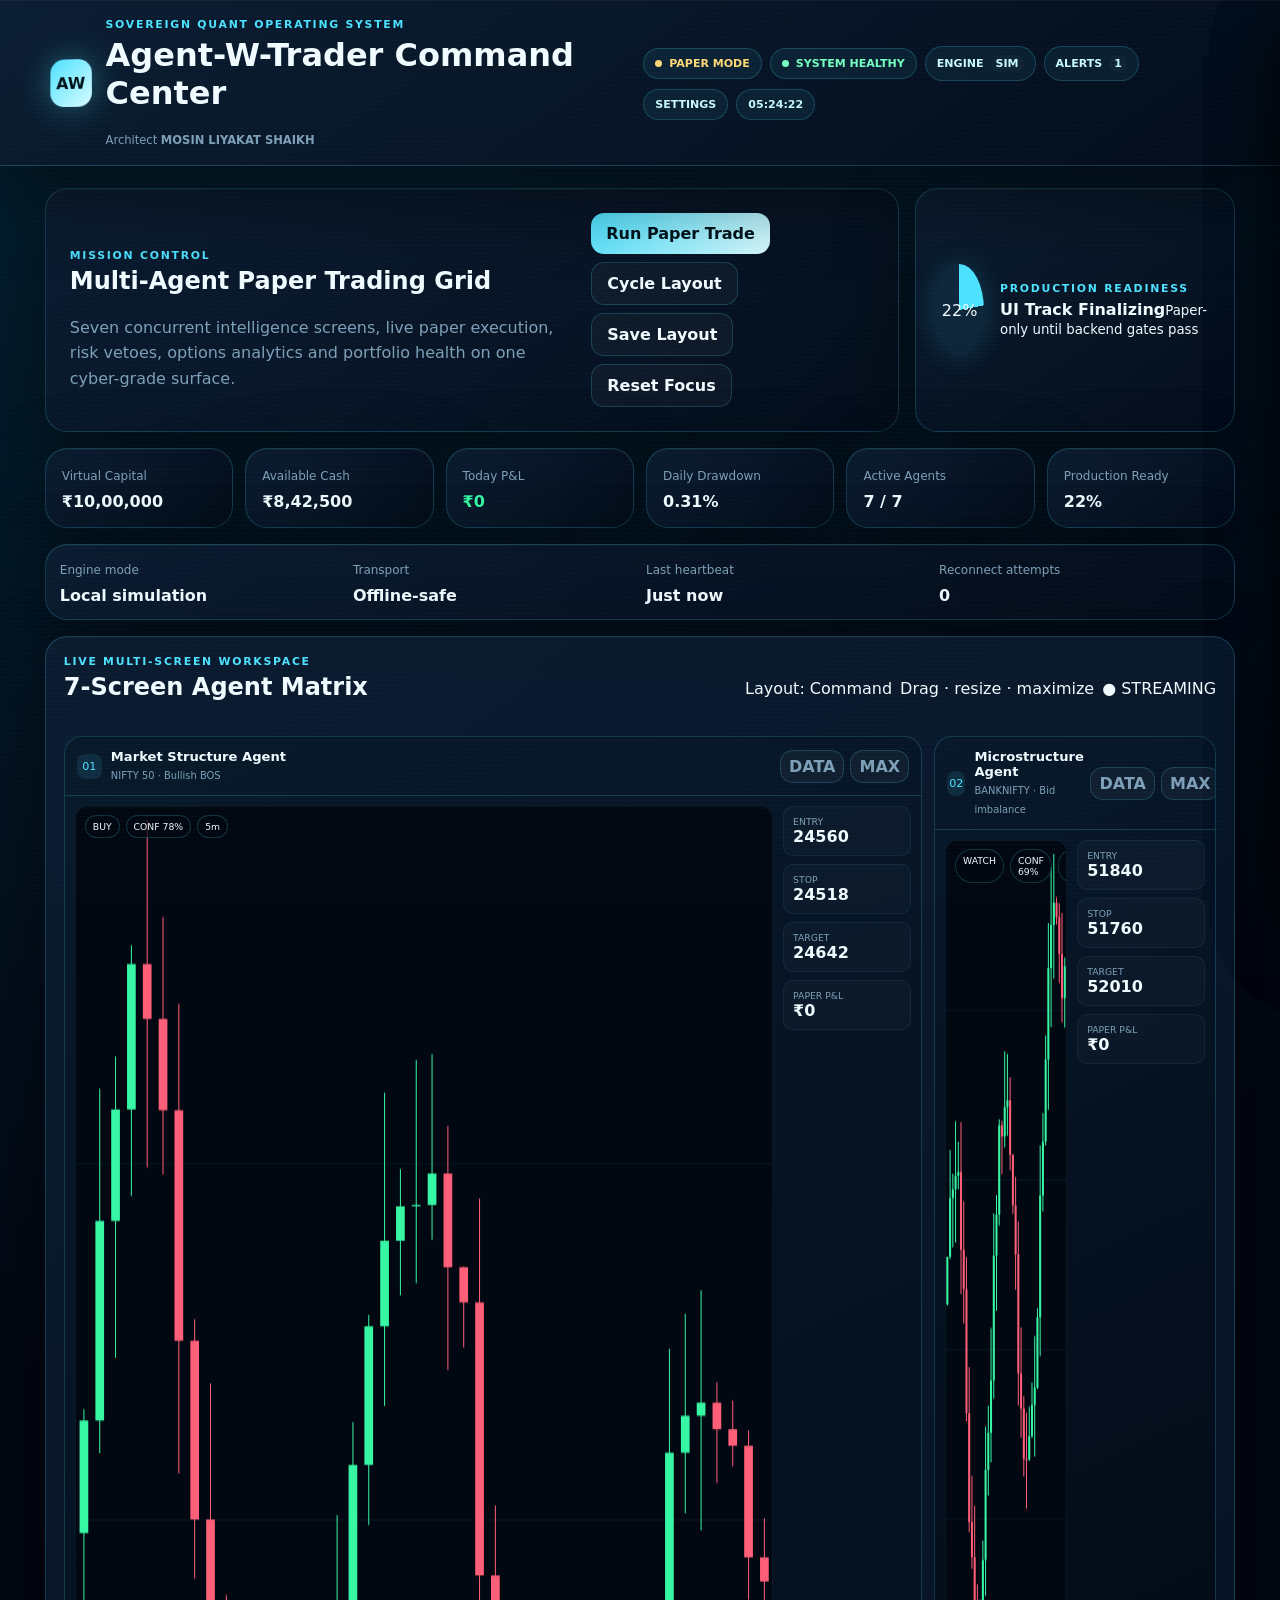
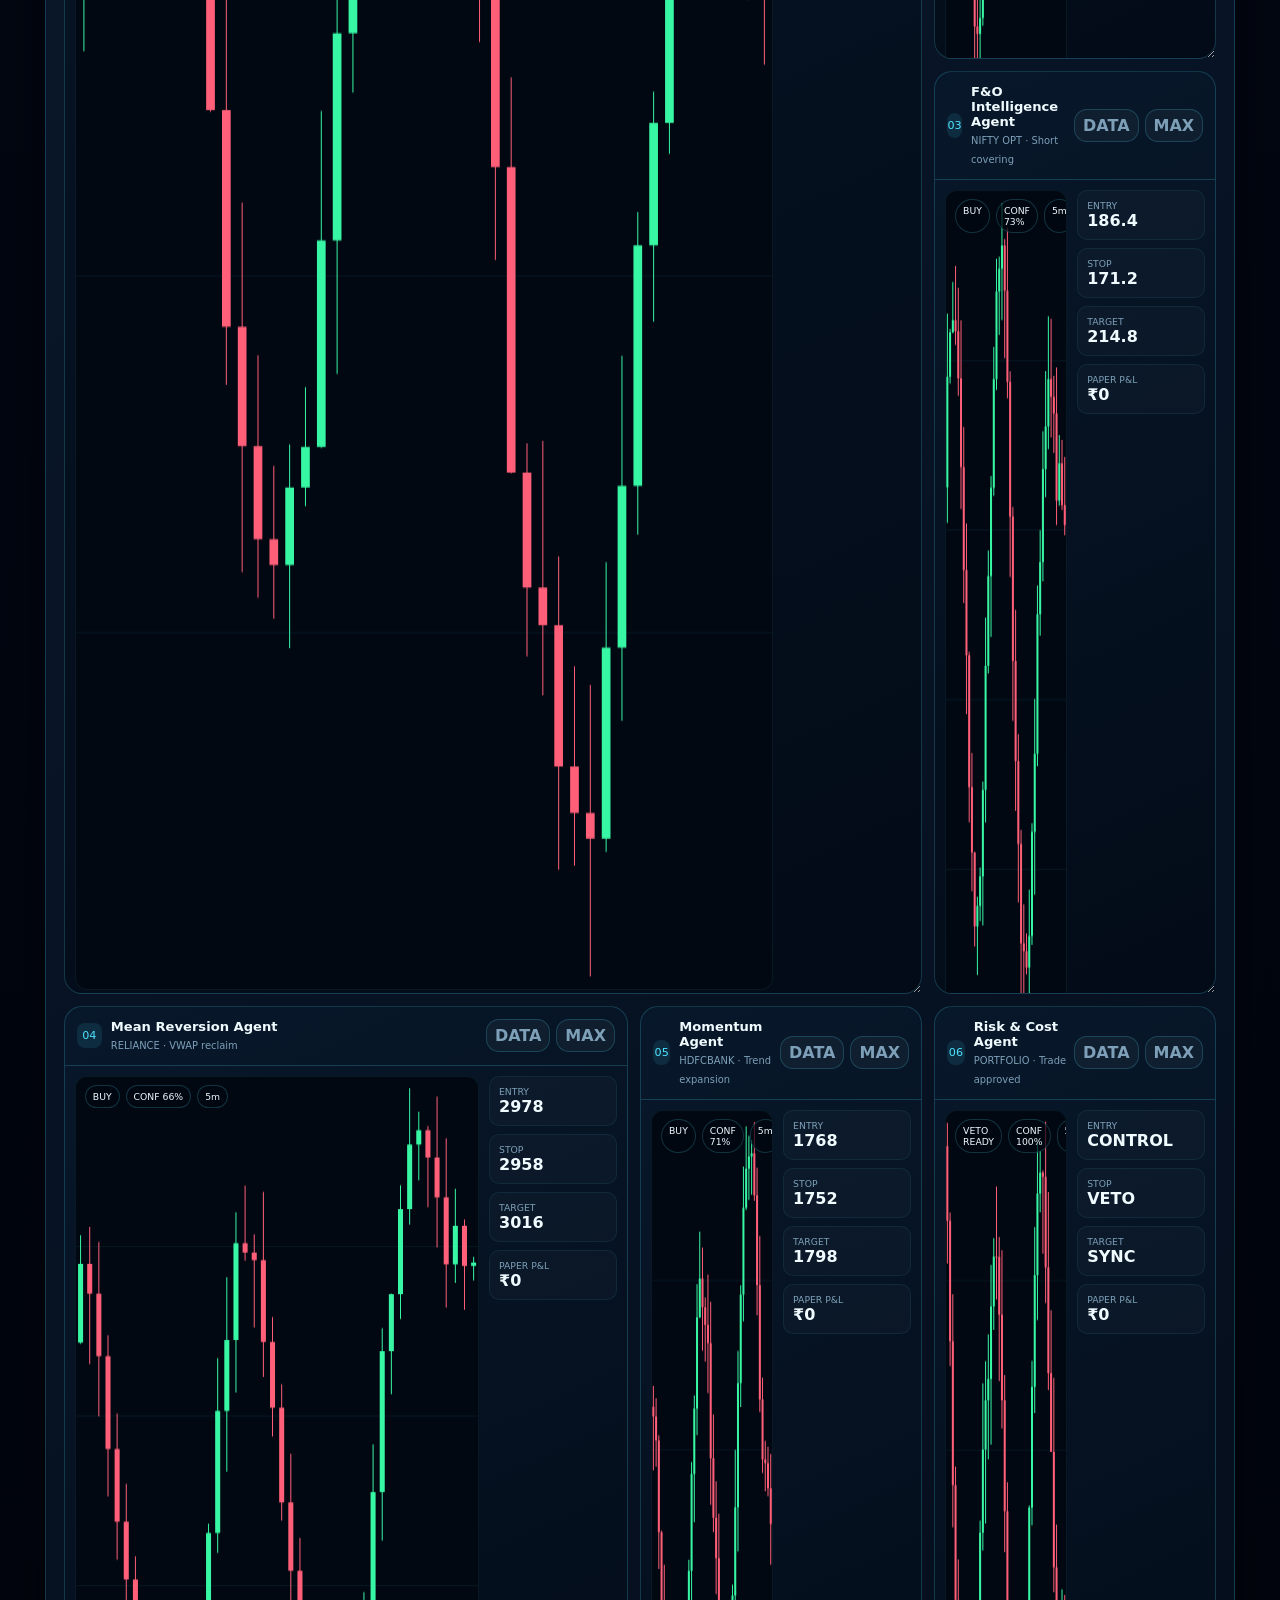
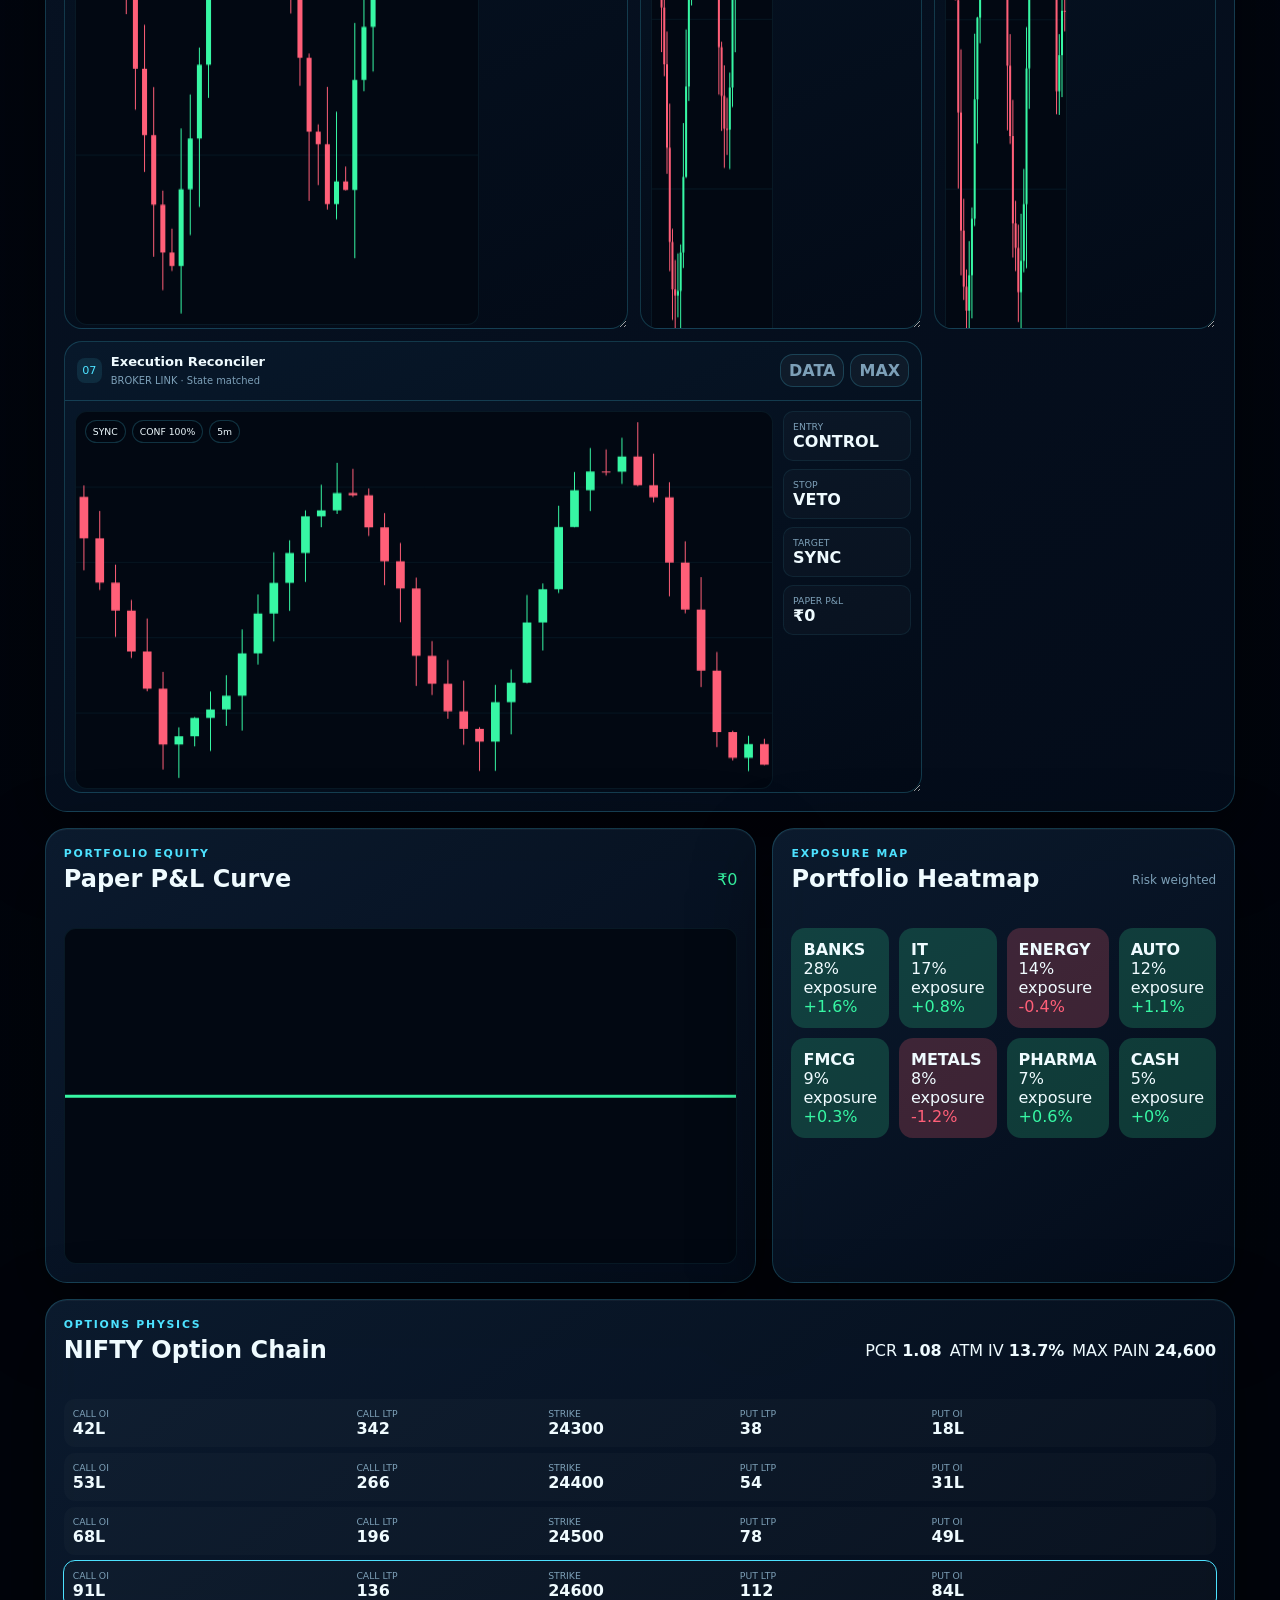
==== commit 2bdb8b0b: "Activate zero PnL baseline in source dashboard" ====
--- a/docs/index.html
+++ b/docs/index.html
@@ -1 +1 @@
-<!doctype html><html lang="en"><head><meta charset="utf-8"><meta name="viewport" content="width=device-width,initial-scale=1"><meta name="theme-color" content="#030712"><title>Agent-W-Trader | Sovereign Quant Command Center</title><link rel="stylesheet" href="assets/dashboard.css"></head><body data-theme="cyan" data-density="comfortable"><a class="skip-link" href="#main">Skip to command center</a><div class="scanlines" aria-hidden="true"></div><header class="topbar glass"><div class="brand-block"><div class="brand-mark">AW</div><div><p class="eyebrow">SOVEREIGN QUANT OPERATING SYSTEM</p><h1>Agent-W-Trader Command Center</h1><p class="architect">Architect <strong>MOSIN LIYAKAT SHAIKH</strong></p></div></div><div class="status-cluster"><span class="badge paper"><i></i>PAPER MODE</span><span id="systemStatus" class="badge healthy"><i></i>SYSTEM HEALTHY</span><button id="connectionBtn" class="icon-button" type="button">ENGINE <b id="connectionDot">SIM</b></button><button id="alertBtn" class="icon-button" type="button">ALERTS <b id="alertCount">0</b></button><button id="settingsBtn" class="icon-button" type="button">SETTINGS</button><span id="clock" class="clock">--:--:--</span></div></header><main id="main"><section class="hero-grid"><article class="hero-card glass"><div><p class="eyebrow">MISSION CONTROL</p><h2>Multi-Agent Paper Trading Grid</h2><p class="hero-copy">Seven concurrent intelligence screens, live paper execution, risk vetoes, options analytics and portfolio health on one cyber-grade surface.</p></div><div class="hero-actions"><button id="startTradeBtn" class="primary">Run Paper Trade</button><button id="layoutBtn" class="ghost">Cycle Layout</button><button id="saveLayoutBtn" class="ghost">Save Layout</button><button id="focusResetBtn" class="ghost">Reset Focus</button></div></article><aside class="readiness glass"><div class="radar"><span>22%</span></div><div><p class="eyebrow">PRODUCTION READINESS</p><strong>UI Track Finalizing</strong><small>Paper-only until backend gates pass</small></div></aside></section><section id="metrics" class="metrics"></section><section class="connection-strip glass"><div><span>Engine mode</span><strong id="engineMode">Local simulation</strong></div><div><span>Transport</span><strong id="transportState">Offline-safe</strong></div><div><span>Last heartbeat</span><strong id="heartbeatState">Just now</strong></div><div><span>Reconnect attempts</span><strong id="reconnectCount">0</strong></div></section><section class="workspace-shell glass"><div class="workspace-head"><div><p class="eyebrow">LIVE MULTI-SCREEN WORKSPACE</p><h2>7-Screen Agent Matrix</h2></div><div class="workspace-meta"><span id="layoutLabel">Layout: Command</span><span>Drag · resize · maximize</span><span id="streamPulse">● STREAMING</span></div></div><div id="screenGrid" class="screen-grid layout-command"></div></section><section class="analytics-grid"><article class="panel glass"><div class="panel-title"><div><p class="eyebrow">PORTFOLIO EQUITY</p><h2>Paper P&amp;L Curve</h2></div><span id="pnlSummary" class="positive">+₹4,850</span></div><div class="chart-panel"><canvas id="pnlChart" aria-label="Paper portfolio profit and loss chart"></canvas></div></article><article class="panel glass"><div class="panel-title"><div><p class="eyebrow">EXPOSURE MAP</p><h2>Portfolio Heatmap</h2></div><span class="muted">Risk weighted</span></div><div id="heatmap" class="heatmap"></div></article></section><section class="panel glass"><div class="panel-title"><div><p class="eyebrow">OPTIONS PHYSICS</p><h2>NIFTY Option Chain</h2></div><div class="option-stats"><span>PCR <b>1.08</b></span><span>ATM IV <b>13.7%</b></span><span>MAX PAIN <b>24,600</b></span></div></div><div id="optionChain" class="option-chain"></div></section><section class="panel glass"><div class="panel-title"><div><p class="eyebrow">LIVE ORDER LIFECYCLE</p><h2 id="activeTradeTitle">Preparing paper engine</h2></div><span class="symbol-chip">NIFTY-PAPER</span></div><div id="lifecycle" class="lifecycle"></div><div class="watchdog"><div><span>Watchdog</span><strong id="watchdogState">READY</strong></div><div><span>Last transition</span><strong id="lastTransition">—</strong></div><div><span>Recovery action</span><strong id="recoveryAction">None</strong></div><div><span>Latency</span><strong id="latencyValue">18 ms</strong></div></div></section><section class="grid two-column"><article class="panel glass"><div class="panel-title"><div><p class="eyebrow">AGENT NETWORK</p><h2>Intelligence Grid</h2></div><span class="muted">Live simulation</span></div><div id="agents" class="agent-grid"></div></article><article class="panel glass"><div class="panel-title"><div><p class="eyebrow">SURVIVAL LAYER</p><h2>Risk Command</h2></div><span id="riskMode" class="badge healthy">GREEN</span></div><div id="riskMeters"></div></article></section><section class="panel glass"><div class="panel-title"><div><p class="eyebrow">EXECUTION LEDGER</p><h2>Paper Orders</h2></div><span class="muted">Tap a row for evidence</span></div><div class="table-wrap"><table><thead><tr><th>Time</th><th>Symbol</th><th>Agent</th><th>Side</th><th>Qty</th><th>Stage</th><th>Price</th><th>P&amp;L</th><th>Reason</th></tr></thead><tbody id="ordersBody"></tbody></table></div></section></main><aside id="connectionPanel" class="side-panel glass" aria-hidden="true"><div class="drawer-head"><div><p class="eyebrow">BACKEND LINK</p><h2>Engine Connection</h2></div><button class="ghost close-drawer" data-close="connectionPanel">Close</button></div><div class="setting-stack"><label>API base URL<input id="apiUrl" value="http://localhost:8000"></label><label>WebSocket URL<input id="wsUrl" value="ws://localhost:8000/ws"></label><button id="connectBtn" class="primary">Test Connection</button><button id="simulateDropBtn" class="ghost">Simulate Connection Loss</button><div id="connectionLog" class="detail-block"><span>Status</span><strong>Local simulation active</strong></div></div></aside><aside id="alertPanel" class="side-panel glass" aria-hidden="true"><div class="drawer-head"><div><p class="eyebrow">SYSTEM EVENTS</p><h2>Alert Center</h2></div><button class="ghost close-drawer" data-close="alertPanel">Close</button></div><div id="alertList" class="alert-list"></div></aside><aside id="tradeDrawer" class="side-panel glass" aria-hidden="true"><div class="drawer-head"><div><p class="eyebrow">TRADE EVIDENCE</p><h2 id="drawerTitle">Paper Trade</h2></div><button class="ghost close-drawer" data-close="tradeDrawer">Close</button></div><div id="tradeDetails" class="trade-details"></div></aside><aside id="settingsPanel" class="side-panel glass" aria-hidden="true"><div class="drawer-head"><div><p class="eyebrow">SURFACE CONTROL</p><h2>Display &amp; Alerts</h2></div><button class="ghost close-drawer" data-close="settingsPanel">Close</button></div><div class="setting-stack"><label>Theme<select id="themeSelect"><option value="cyan">Cyber Cyan</option><option value="violet">Quantum Violet</option><option value="amber">Command Amber</option></select></label><label>Density<select id="densitySelect"><option value="comfortable">Comfortable</option><option value="compact">Compact</option></select></label><label class="toggle-row"><span>Alert sound</span><input id="soundToggle" type="checkbox"></label><label class="toggle-row"><span>Vibration</span><input id="vibrationToggle" type="checkbox"></label><label class="toggle-row"><span>Reduce motion</span><input id="motionToggle" type="checkbox"></label><label class="toggle-row"><span>High contrast</span><input id="contrastToggle" type="checkbox"></label></div></aside><div id="toast" class="toast" role="status" aria-live="polite"></div><nav class="mobile-nav glass"><a href="#metrics">Home</a><a href="#screenGrid">Screens</a><a href="#lifecycle">Trade</a><a href="#riskMeters">Risk</a></nav><script src="assets/dashboard.js"></script></body></html>+<!doctype html><html lang="en"><head><meta charset="utf-8"><meta name="viewport" content="width=device-width,initial-scale=1"><meta name="theme-color" content="#030712"><title>Agent-W-Trader | Sovereign Quant Command Center</title><link rel="stylesheet" href="assets/dashboard.css"></head><body data-theme="cyan" data-density="comfortable"><a class="skip-link" href="#main">Skip to command center</a><div class="scanlines" aria-hidden="true"></div><header class="topbar glass"><div class="brand-block"><div class="brand-mark">AW</div><div><p class="eyebrow">SOVEREIGN QUANT OPERATING SYSTEM</p><h1>Agent-W-Trader Command Center</h1><p class="architect">Architect <strong>MOSIN LIYAKAT SHAIKH</strong></p></div></div><div class="status-cluster"><span class="badge paper"><i></i>PAPER MODE</span><span id="systemStatus" class="badge healthy"><i></i>SYSTEM HEALTHY</span><button id="connectionBtn" class="icon-button" type="button">ENGINE <b id="connectionDot">SIM</b></button><button id="alertBtn" class="icon-button" type="button">ALERTS <b id="alertCount">0</b></button><button id="settingsBtn" class="icon-button" type="button">SETTINGS</button><span id="clock" class="clock">--:--:--</span></div></header><main id="main"><section class="hero-grid"><article class="hero-card glass"><div><p class="eyebrow">MISSION CONTROL</p><h2>Multi-Agent Paper Trading Grid</h2><p class="hero-copy">Seven concurrent intelligence screens, live paper execution, risk vetoes, options analytics and portfolio health on one cyber-grade surface.</p></div><div class="hero-actions"><button id="startTradeBtn" class="primary">Run Paper Trade</button><button id="layoutBtn" class="ghost">Cycle Layout</button><button id="saveLayoutBtn" class="ghost">Save Layout</button><button id="focusResetBtn" class="ghost">Reset Focus</button></div></article><aside class="readiness glass"><div class="radar"><span>22%</span></div><div><p class="eyebrow">PRODUCTION READINESS</p><strong>UI Track Finalizing</strong><small>Paper-only until backend gates pass</small></div></aside></section><section id="metrics" class="metrics"></section><section class="connection-strip glass"><div><span>Engine mode</span><strong id="engineMode">Local simulation</strong></div><div><span>Transport</span><strong id="transportState">Offline-safe</strong></div><div><span>Last heartbeat</span><strong id="heartbeatState">Just now</strong></div><div><span>Reconnect attempts</span><strong id="reconnectCount">0</strong></div></section><section class="workspace-shell glass"><div class="workspace-head"><div><p class="eyebrow">LIVE MULTI-SCREEN WORKSPACE</p><h2>7-Screen Agent Matrix</h2></div><div class="workspace-meta"><span id="layoutLabel">Layout: Command</span><span>Drag · resize · maximize</span><span id="streamPulse">● STREAMING</span></div></div><div id="screenGrid" class="screen-grid layout-command"></div></section><section class="analytics-grid"><article class="panel glass"><div class="panel-title"><div><p class="eyebrow">PORTFOLIO EQUITY</p><h2>Paper P&amp;L Curve</h2></div><span id="pnlSummary" class="positive">₹0</span></div><div class="chart-panel"><canvas id="pnlChart" aria-label="Paper portfolio profit and loss chart"></canvas></div></article><article class="panel glass"><div class="panel-title"><div><p class="eyebrow">EXPOSURE MAP</p><h2>Portfolio Heatmap</h2></div><span class="muted">Risk weighted</span></div><div id="heatmap" class="heatmap"></div></article></section><section class="panel glass"><div class="panel-title"><div><p class="eyebrow">OPTIONS PHYSICS</p><h2>NIFTY Option Chain</h2></div><div class="option-stats"><span>PCR <b>1.08</b></span><span>ATM IV <b>13.7%</b></span><span>MAX PAIN <b>24,600</b></span></div></div><div id="optionChain" class="option-chain"></div></section><section class="panel glass"><div class="panel-title"><div><p class="eyebrow">LIVE ORDER LIFECYCLE</p><h2 id="activeTradeTitle">Preparing paper engine</h2></div><span class="symbol-chip">NIFTY-PAPER</span></div><div id="lifecycle" class="lifecycle"></div><div class="watchdog"><div><span>Watchdog</span><strong id="watchdogState">READY</strong></div><div><span>Last transition</span><strong id="lastTransition">—</strong></div><div><span>Recovery action</span><strong id="recoveryAction">None</strong></div><div><span>Latency</span><strong id="latencyValue">18 ms</strong></div></div></section><section class="grid two-column"><article class="panel glass"><div class="panel-title"><div><p class="eyebrow">AGENT NETWORK</p><h2>Intelligence Grid</h2></div><span class="muted">Live simulation</span></div><div id="agents" class="agent-grid"></div></article><article class="panel glass"><div class="panel-title"><div><p class="eyebrow">SURVIVAL LAYER</p><h2>Risk Command</h2></div><span id="riskMode" class="badge healthy">GREEN</span></div><div id="riskMeters"></div></article></section><section class="panel glass"><div class="panel-title"><div><p class="eyebrow">EXECUTION LEDGER</p><h2>Paper Orders</h2></div><span class="muted">Tap a row for evidence</span></div><div class="table-wrap"><table><thead><tr><th>Time</th><th>Symbol</th><th>Agent</th><th>Side</th><th>Qty</th><th>Stage</th><th>Price</th><th>P&amp;L</th><th>Reason</th></tr></thead><tbody id="ordersBody"></tbody></table></div></section></main><aside id="connectionPanel" class="side-panel glass" aria-hidden="true"><div class="drawer-head"><div><p class="eyebrow">BACKEND LINK</p><h2>Engine Connection</h2></div><button class="ghost close-drawer" data-close="connectionPanel">Close</button></div><div class="setting-stack"><label>API base URL<input id="apiUrl" value="http://localhost:8000"></label><label>WebSocket URL<input id="wsUrl" value="ws://localhost:8000/ws"></label><button id="connectBtn" class="primary">Test Connection</button><button id="simulateDropBtn" class="ghost">Simulate Connection Loss</button><div id="connectionLog" class="detail-block"><span>Status</span><strong>Local simulation active</strong></div></div></aside><aside id="alertPanel" class="side-panel glass" aria-hidden="true"><div class="drawer-head"><div><p class="eyebrow">SYSTEM EVENTS</p><h2>Alert Center</h2></div><button class="ghost close-drawer" data-close="alertPanel">Close</button></div><div id="alertList" class="alert-list"></div></aside><aside id="tradeDrawer" class="side-panel glass" aria-hidden="true"><div class="drawer-head"><div><p class="eyebrow">TRADE EVIDENCE</p><h2 id="drawerTitle">Paper Trade</h2></div><button class="ghost close-drawer" data-close="tradeDrawer">Close</button></div><div id="tradeDetails" class="trade-details"></div></aside><aside id="settingsPanel" class="side-panel glass" aria-hidden="true"><div class="drawer-head"><div><p class="eyebrow">SURFACE CONTROL</p><h2>Display &amp; Alerts</h2></div><button class="ghost close-drawer" data-close="settingsPanel">Close</button></div><div class="setting-stack"><label>Theme<select id="themeSelect"><option value="cyan">Cyber Cyan</option><option value="violet">Quantum Violet</option><option value="amber">Command Amber</option></select></label><label>Density<select id="densitySelect"><option value="comfortable">Comfortable</option><option value="compact">Compact</option></select></label><label class="toggle-row"><span>Alert sound</span><input id="soundToggle" type="checkbox"></label><label class="toggle-row"><span>Vibration</span><input id="vibrationToggle" type="checkbox"></label><label class="toggle-row"><span>Reduce motion</span><input id="motionToggle" type="checkbox"></label><label class="toggle-row"><span>High contrast</span><input id="contrastToggle" type="checkbox"></label></div></aside><div id="toast" class="toast" role="status" aria-live="polite"></div><nav class="mobile-nav glass"><a href="#metrics">Home</a><a href="#screenGrid">Screens</a><a href="#lifecycle">Trade</a><a href="#riskMeters">Risk</a></nav><script src="assets/dashboard.js"></script><script src="assets/pnl-reset.js"></script></body></html>
--- a/docs/assets/dashboard.css
+++ b/docs/assets/dashboard.css
@@ -1 +1 @@
-:root{color-scheme:dark;--bg:#020611;--panel:rgba(7,18,34,.84);--line:rgba(77,226,255,.18);--text:#effbff;--muted:#7da0b8;--good:#37f7a4;--warn:#ffc857;--bad:#ff5f78;--accent:#4de2ff;--accent2:#6f7cff;--shadow:0 28px 80px rgba(0,0,0,.48)}*{box-sizing:border-box}html{scroll-behavior:smooth}body{margin:0;min-height:100vh;font-family:Inter,ui-sans-serif,system-ui,-apple-system,sans-serif;color:var(--text);background:radial-gradient(circle at 18% -10%,color-mix(in srgb,var(--accent) 18%,transparent),transparent 30%),radial-gradient(circle at 85% 8%,color-mix(in srgb,var(--accent2) 16%,transparent),transparent 26%),linear-gradient(180deg,#030816 0,#020611 55%,#01040b 100%);overflow-x:hidden}body[data-theme=violet]{--accent:#b26cff;--accent2:#ff72c6}body[data-theme=amber]{--accent:#ffc857;--accent2:#ff8f4d}.scanlines{position:fixed;inset:0;pointer-events:none;z-index:99;background:repeating-linear-gradient(180deg,rgba(255,255,255,.015) 0,rgba(255,255,255,.015) 1px,transparent 1px,transparent 4px)}.glass{background:linear-gradient(145deg,rgba(12,29,50,.9),rgba(4,13,27,.9));border:1px solid var(--line);box-shadow:var(--shadow),inset 0 1px 0 rgba(255,255,255,.04);backdrop-filter:blur(18px)}.topbar{position:sticky;top:0;z-index:50;display:flex;align-items:center;justify-content:space-between;gap:18px;padding:18px clamp(16px,4vw,50px);border-width:0 0 1px}.brand-block{display:flex;gap:14px;align-items:center}.brand-mark{width:48px;height:48px;border-radius:14px;display:grid;place-items:center;font-weight:900;color:#00111a;background:linear-gradient(135deg,var(--accent),#e9fdff);box-shadow:0 0 30px color-mix(in srgb,var(--accent) 35%,transparent);transform:perspective(500px) rotateX(8deg) rotateY(-9deg)}.eyebrow{margin:0 0 5px;color:var(--accent);font-size:.68rem;letter-spacing:.16em;font-weight:900}.topbar h1,.panel h2,.workspace-shell h2,.hero-card h2,.side-panel h2{margin:0}.topbar h1{font-size:clamp(1.12rem,2.4vw,1.85rem)}.architect{margin:4px 0 0;color:var(--muted);font-size:.72rem}.architect strong{color:#d9f9ff}.status-cluster{display:flex;gap:8px;align-items:center;flex-wrap:wrap;justify-content:flex-end}.badge,.clock,.symbol-chip,.icon-button{display:inline-flex;align-items:center;gap:7px;border-radius:999px;padding:8px 11px;font-size:.69rem;font-weight:900;letter-spacing:.05em;border:1px solid transparent}.badge i{width:7px;height:7px;border-radius:50%;background:currentColor;box-shadow:0 0 10px currentColor}.paper{background:rgba(255,200,87,.12);color:#ffd875;border-color:rgba(255,200,87,.24)}.healthy{background:rgba(55,247,164,.1);color:#75ffc2;border-color:rgba(55,247,164,.22)}.warning{background:rgba(255,200,87,.12);color:#ffd875}.clock,.icon-button{background:color-mix(in srgb,var(--accent) 8%,transparent);border-color:var(--line);color:#c8f9ff}.icon-button b{display:grid;place-items:center;min-width:18px;height:18px;border-radius:999px;background:var(--bad);color:white;font-size:.62rem}main{max-width:1800px;margin:auto;padding:22px clamp(14px,3.5vw,46px) 95px}.hero-grid{display:grid;grid-template-columns:1fr 320px;gap:16px;margin-bottom:16px}.hero-card,.readiness,.workspace-shell,.panel,.metric{border-radius:22px}.hero-card{padding:24px;display:flex;justify-content:space-between;align-items:flex-end;gap:22px;position:relative;overflow:hidden}.hero-card h2{font-size:clamp(1.45rem,3vw,2.5rem)}.hero-copy{max-width:760px;color:var(--muted);line-height:1.65;margin-bottom:0}.hero-actions{display:flex;gap:9px;flex-wrap:wrap}button{border:0;border-radius:13px;padding:11px 15px;font-weight:900;cursor:pointer;transition:.2s}.primary{background:linear-gradient(135deg,var(--accent),#e1fbff);color:#00131c}.ghost,.chart-toolbar button,.setting-block button{background:rgba(255,255,255,.035);color:var(--text);border:1px solid var(--line)}button:hover{transform:translateY(-2px);box-shadow:0 14px 30px color-mix(in srgb,var(--accent) 18%,transparent)}button.active{background:color-mix(in srgb,var(--accent) 16%,transparent);border-color:color-mix(in srgb,var(--accent) 55%,transparent);color:#fff}.readiness{padding:19px;display:flex;align-items:center;gap:16px}.readiness small,.readiness strong{display:block}.readiness small{color:var(--muted);margin-top:4px}.radar{width:92px;height:92px;border-radius:50%;display:grid;place-items:center;position:relative;background:conic-gradient(var(--accent) 0 21%,rgba(77,226,255,.08) 21% 100%)}.radar:after{content:"";position:absolute;inset:8px;border-radius:50%;background:#071323;border:1px solid var(--line)}.radar span{position:relative;z-index:2;font-weight:900}.metrics{display:grid;grid-template-columns:repeat(6,minmax(130px,1fr));gap:12px;margin-bottom:16px}.metric{padding:16px}.metric span,.watchdog span,.muted{color:var(--muted);font-size:.75rem}.metric strong{display:block;margin-top:8px;font-size:1.14rem}.workspace-shell,.panel{padding:18px;margin-bottom:16px}.workspace-head,.panel-title,.drawer-head{display:flex;justify-content:space-between;gap:16px;align-items:center;margin-bottom:15px}.workspace-meta{display:flex;gap:9px;align-items:center;color:var(--muted);font-size:.72rem;flex-wrap:wrap}.workspace-meta span{padding:7px 10px;border:1px solid var(--line);border-radius:999px}#streamPulse{color:var(--good);animation:pulse 1.5s infinite}.chart-toolbar{display:flex;gap:12px;flex-wrap:wrap;margin-bottom:12px;padding:10px;border:1px solid var(--line);border-radius:14px;background:rgba(1,8,18,.5)}.control-group{display:flex;gap:6px;align-items:center;flex-wrap:wrap}.control-group span{font-size:.62rem;color:var(--muted);font-weight:900;letter-spacing:.12em}.chart-toolbar button{padding:7px 9px;border-radius:9px;font-size:.65rem}.screen-grid{display:grid;gap:12px;min-height:740px}.layout-command{grid-template-columns:2fr 1fr 1fr;grid-template-rows:repeat(3,minmax(220px,1fr))}.layout-command .screen-card:first-child{grid-row:span 2;grid-column:span 2}.layout-command .screen-card:last-child{grid-column:span 2}.layout-wall{grid-template-columns:repeat(4,1fr)}.layout-focus{grid-template-columns:2.4fr 1fr}.screen-card{min-width:260px;min-height:210px;resize:both;background:linear-gradient(155deg,rgba(8,25,43,.96),rgba(3,11,23,.96));border:1px solid var(--line);border-radius:18px;overflow:auto;position:relative}.screen-card.focused{position:fixed;inset:84px 18px 18px;z-index:80;resize:none}.screen-head{display:flex;justify-content:space-between;align-items:center;padding:12px 13px;border-bottom:1px solid var(--line);cursor:grab}.screen-title{display:flex;align-items:center;gap:9px}.screen-index{width:25px;height:25px;border-radius:8px;display:grid;place-items:center;background:color-mix(in srgb,var(--accent) 10%,transparent);color:var(--accent);font-size:.7rem;font-weight:900}.screen-title h3{margin:0;font-size:.82rem}.screen-title small{display:block;color:var(--muted);font-size:.62rem}.screen-tools{display:flex;gap:6px}.screen-tools button{padding:6px 8px;border-radius:8px;background:rgba(255,255,255,.04);color:var(--muted);border:1px solid var(--line);font-size:.66rem}.screen-body{display:grid;grid-template-columns:1fr 128px;gap:10px;padding:10px;height:calc(100% - 51px);min-height:160px}.chart-wrap{position:relative;border-radius:12px;background:linear-gradient(180deg,rgba(6,18,33,.7),rgba(2,8,17,.9));border:1px solid rgba(77,226,255,.08);overflow:hidden}.chart-wrap canvas{width:100%;height:100%;display:block}.chart-overlay{position:absolute;left:9px;top:8px;display:flex;gap:6px;flex-wrap:wrap}.mini-tag{font-size:.58rem;padding:5px 7px;border-radius:999px;background:rgba(2,8,17,.72);border:1px solid var(--line)}.trade-data{display:flex;flex-direction:column;gap:8px}.data-row{padding:8px;border-radius:10px;background:rgba(255,255,255,.025);border:1px solid rgba(77,226,255,.08)}.data-row span{display:block;color:var(--muted);font-size:.58rem}.data-row strong{display:block;margin-top:3px;font-size:.72rem}.analytics-grid{display:grid;grid-template-columns:1.25fr .75fr;gap:16px}.option-summary{display:grid;grid-template-columns:repeat(4,1fr);gap:8px;margin-bottom:12px}.option-summary div{padding:10px;border:1px solid var(--line);border-radius:12px;background:rgba(2,10,20,.65)}.option-summary span,.option-row span{display:block;color:var(--muted);font-size:.62rem}.option-summary strong{display:block;margin-top:5px}.warning-text{color:var(--warn)}.option-chain{display:flex;flex-direction:column;gap:6px}.option-row{display:grid;grid-template-columns:1fr 1fr .8fr 1fr 1fr;gap:6px;align-items:center;padding:8px 10px;border-radius:10px;background:rgba(2,10,20,.62);border:1px solid rgba(77,226,255,.08)}.option-row.atm{border-color:var(--accent);box-shadow:0 0 18px color-mix(in srgb,var(--accent) 12%,transparent)}.oi-bar{height:6px;border-radius:999px;background:rgba(255,255,255,.05);overflow:hidden;margin-top:4px}.oi-bar i{display:block;height:100%;background:linear-gradient(90deg,var(--accent),var(--accent2))}.heatmap{display:grid;grid-template-columns:repeat(4,1fr);grid-auto-rows:90px;gap:8px}.heat-cell{padding:10px;border-radius:13px;border:1px solid rgba(255,255,255,.08);display:flex;flex-direction:column;justify-content:space-between}.heat-cell strong{font-size:.8rem}.heat-cell span{font-size:.62rem}.heatmap-legend{display:flex;align-items:center;gap:8px;margin-top:12px;color:var(--muted);font-size:.68rem}.heatmap-legend i{height:8px;flex:1;border-radius:999px;background:linear-gradient(90deg,rgba(55,247,164,.35),rgba(255,200,87,.65),rgba(255,95,120,.8))}.positive{color:var(--good)!important}.negative{color:var(--bad)!important}.lifecycle{display:grid;grid-template-columns:repeat(7,1fr);gap:8px}.stage{padding:14px 8px;border:1px solid var(--line);border-radius:13px;text-align:center;color:var(--muted);background:rgba(2,10,20,.72)}.stage.active{border-color:var(--warn);color:#ffe3a6}.stage.complete{border-color:var(--good);color:#9effcf;background:rgba(11,57,42,.52)}.watchdog{display:grid;grid-template-columns:repeat(4,1fr);gap:10px;margin-top:12px}.watchdog div{padding:11px;border-radius:11px;background:rgba(2,10,20,.65);border:1px solid rgba(77,226,255,.07)}.watchdog strong{display:block;margin-top:5px}.two-column{display:grid;grid-template-columns:1.25fr .75fr;gap:16px}.agent-grid{display:grid;grid-template-columns:repeat(3,1fr);gap:10px}.agent{background:rgba(2,10,20,.68);border:1px solid rgba(77,226,255,.1);border-radius:13px;padding:12px}.meter{margin:14px 0}.meter-line{height:8px;background:#020812;border-radius:999px;overflow:hidden;margin-top:7px}.meter-fill{height:100%;background:linear-gradient(90deg,var(--good),var(--warn));border-radius:inherit}.meter-label{display:flex;justify-content:space-between;font-size:.74rem}.table-wrap{overflow:auto}table{width:100%;border-collapse:collapse;min-width:980px}th,td{text-align:left;padding:11px 9px;border-bottom:1px solid rgba(77,226,255,.08);font-size:.73rem}th{color:var(--muted)}tbody tr{cursor:pointer}.symbol-chip{background:rgba(111,124,255,.11);border-color:rgba(111,124,255,.3);color:#bfc5ff}.side-panel{position:fixed;top:0;right:-440px;width:min(420px,94vw);height:100vh;z-index:120;padding:20px;transition:.3s right;overflow:auto;border-radius:0}.side-panel.open{right:0}.alert-list,.trade-details,.settings-stack{display:flex;flex-direction:column;gap:10px}.alert-item,.detail-block,.setting-block{padding:13px;border-radius:13px;background:rgba(2,10,20,.7);border:1px solid rgba(77,226,255,.1)}.setting-block span{display:block;color:var(--muted);margin-bottom:9px}.setting-block button{margin:3px;padding:8px 10px}.notification-controls{display:flex;gap:14px;padding:12px;border:1px solid var(--line);border-radius:12px;margin-bottom:12px}.toast{position:fixed;left:50%;bottom:28px;transform:translate(-50%,20px);z-index:140;padding:11px 16px;border-radius:999px;background:#0c2438;border:1px solid var(--line);opacity:0;transition:.25s}.toast.show{opacity:1;transform:translate(-50%,0)}body[data-density=compact] .panel,body[data-density=compact] .workspace-shell{padding:12px}body[data-density=compact] .screen-card{min-height:180px}body.motion-off *,body.motion-off *:before,body.motion-off *:after{animation:none!important;transition:none!important}.mobile-nav{display:none}@keyframes pulse{50%{opacity:.45}}@media(max-width:1100px){.metrics{grid-template-columns:repeat(3,1fr)}.analytics-grid,.two-column{grid-template-columns:1fr}.layout-command,.layout-wall,.layout-focus{grid-template-columns:1fr 1fr}.option-summary{grid-template-columns:repeat(2,1fr)}}@media(max-width:680px){.topbar{align-items:flex-start}.status-cluster{max-width:165px}.clock{display:none}.hero-grid{grid-template-columns:1fr}.hero-card{flex-direction:column;align-items:flex-start}.metrics{grid-template-columns:repeat(2,1fr)}.screen-grid,.layout-command,.layout-wall,.layout-focus{display:flex;overflow-x:auto;min-height:430px}.screen-card{min-width:88vw;min-height:410px;resize:none}.screen-body{grid-template-columns:1fr 110px}.analytics-grid{display:block}.option-row{grid-template-columns:1fr 1fr .8fr 1fr 1fr}.heatmap{grid-template-columns:repeat(2,1fr)}.lifecycle{grid-template-columns:repeat(2,1fr)}.watchdog{grid-template-columns:1fr}.agent-grid{grid-template-columns:1fr 1fr}.mobile-nav{display:flex;position:fixed;bottom:0;left:0;right:0;z-index:90;justify-content:space-around;padding:11px;border-top:1px solid var(--line);background:#06101e}.mobile-nav a{color:var(--muted);text-decoration:none;font-size:.72rem;font-weight:800}.screen-card.focused{inset:72px 8px 58px}}+:root{color-scheme:dark;--bg:#020611;--panel:rgba(7,18,34,.88);--line:rgba(77,226,255,.2);--text:#effbff;--muted:#7da0b8;--good:#37f7a4;--warn:#ffc857;--bad:#ff5f78;--accent:#4de2ff;--shadow:0 28px 80px rgba(0,0,0,.48)}*{box-sizing:border-box}html{scroll-behavior:smooth}body{margin:0;min-height:100vh;font-family:Inter,system-ui,sans-serif;color:var(--text);background:radial-gradient(circle at 18% -10%,rgba(0,213,255,.18),transparent 30%),linear-gradient(180deg,#030816,#01040b 75%);overflow-x:hidden}body[data-theme=violet]{--accent:#b26cff;--line:rgba(178,108,255,.22)}body[data-theme=amber]{--accent:#ffc857;--line:rgba(255,200,87,.22)}body.high-contrast{--text:#fff;--muted:#d7e8f2;--line:rgba(255,255,255,.42)}body.reduce-motion *,body.reduce-motion *:before,body.reduce-motion *:after{animation:none!important;transition:none!important}.skip-link{position:fixed;left:12px;top:-60px;z-index:999;background:#fff;color:#000;padding:10px}.skip-link:focus{top:12px}.scanlines{position:fixed;inset:0;pointer-events:none;z-index:99;background:repeating-linear-gradient(180deg,rgba(255,255,255,.015) 0 1px,transparent 1px 4px)}.glass{background:linear-gradient(145deg,rgba(12,29,50,.9),rgba(4,13,27,.9));border:1px solid var(--line);box-shadow:var(--shadow),inset 0 1px 0 rgba(255,255,255,.04);backdrop-filter:blur(18px)}.topbar{position:sticky;top:0;z-index:50;display:flex;align-items:center;justify-content:space-between;gap:18px;padding:18px clamp(16px,4vw,50px);border-width:0 0 1px}.brand-block{display:flex;gap:14px;align-items:center}.brand-mark{width:48px;height:48px;border-radius:14px;display:grid;place-items:center;font-weight:900;color:#00111a;background:linear-gradient(135deg,var(--accent),#d7fbff);box-shadow:0 0 30px color-mix(in srgb,var(--accent) 35%,transparent);transform:perspective(500px) rotateX(8deg) rotateY(-9deg)}h1,h2,h3,p{margin-top:0}.eyebrow{margin:0 0 5px;color:var(--accent);font-size:.68rem;letter-spacing:.16em;font-weight:900}.architect{margin:4px 0 0;color:var(--muted);font-size:.72rem}.status-cluster,.hero-actions,.workspace-meta,.option-stats{display:flex;gap:8px;align-items:center;flex-wrap:wrap}.badge,.clock,.symbol-chip,.icon-button{display:inline-flex;align-items:center;gap:7px;border-radius:999px;padding:8px 11px;font-size:.69rem;font-weight:900;border:1px solid var(--line);background:rgba(77,226,255,.07);color:#c8f8ff}.badge i{width:7px;height:7px;border-radius:50%;background:currentColor}.paper{color:#ffd875}.healthy{color:#75ffc2}.warning{color:#ffd875}.danger{color:#ff9bad}.icon-button b{padding:2px 5px;border-radius:999px;background:#102437}main{max-width:1800px;margin:auto;padding:22px clamp(14px,3.5vw,46px) 95px}.hero-grid{display:grid;grid-template-columns:1fr 320px;gap:16px}.hero-card,.readiness,.workspace-shell,.panel,.metric,.connection-strip{border-radius:22px}.hero-card{padding:24px;display:flex;justify-content:space-between;align-items:flex-end;gap:22px}.hero-copy{color:var(--muted);line-height:1.6}.readiness{padding:19px;display:flex;align-items:center;gap:16px}.radar{width:92px;height:92px;border-radius:50%;display:grid;place-items:center;background:conic-gradient(var(--accent) 0 22%,rgba(77,226,255,.08) 22%);box-shadow:0 0 28px color-mix(in srgb,var(--accent) 18%,transparent)}button,input,select{font:inherit}button{border:0;border-radius:13px;padding:11px 15px;font-weight:900;cursor:pointer}.primary{background:linear-gradient(135deg,var(--accent),#d9fbff);color:#00131c}.ghost{background:rgba(255,255,255,.035);color:var(--text);border:1px solid var(--line)}.metrics{display:grid;grid-template-columns:repeat(6,minmax(130px,1fr));gap:12px;margin:16px 0}.metric{padding:16px}.metric span,.watchdog span,.connection-strip span,.muted{color:var(--muted);font-size:.75rem}.metric strong,.connection-strip strong{display:block;margin-top:8px}.connection-strip{display:grid;grid-template-columns:repeat(4,1fr);gap:12px;padding:14px;margin-bottom:16px}.workspace-shell,.panel{padding:18px;margin-bottom:16px}.workspace-head,.panel-title,.drawer-head{display:flex;justify-content:space-between;gap:16px;align-items:center;margin-bottom:15px}.screen-grid{display:grid;gap:12px;min-height:720px}.layout-command{grid-template-columns:2fr 1fr 1fr;grid-template-rows:repeat(3,minmax(220px,1fr))}.layout-command .screen-card:first-child{grid-row:span 2;grid-column:span 2}.layout-command .screen-card:last-child{grid-column:span 2}.layout-wall{grid-template-columns:repeat(4,1fr)}.layout-focus{grid-template-columns:2.4fr 1fr}.screen-card{min-width:260px;min-height:210px;resize:both;overflow:auto;background:linear-gradient(155deg,rgba(8,25,43,.96),rgba(3,11,23,.96));border:1px solid var(--line);border-radius:18px}.screen-card.focused{position:fixed;inset:84px 18px 18px;z-index:80;resize:none}.screen-head{display:flex;justify-content:space-between;align-items:center;padding:12px;border-bottom:1px solid var(--line);cursor:grab}.screen-title{display:flex;gap:9px;align-items:center}.screen-index{width:25px;height:25px;border-radius:8px;display:grid;place-items:center;background:rgba(77,226,255,.1);color:var(--accent);font-size:.7rem}.screen-title h3{margin:0;font-size:.82rem}.screen-title small{color:var(--muted);font-size:.62rem}.screen-tools{display:flex;gap:6px}.screen-tools button{padding:6px 8px;background:rgba(255,255,255,.04);color:var(--muted);border:1px solid var(--line)}.screen-body{display:grid;grid-template-columns:1fr 128px;gap:10px;padding:10px;height:calc(100% - 52px)}.chart-wrap,.chart-panel{position:relative;border-radius:12px;background:#020812;border:1px solid rgba(77,226,255,.08);overflow:hidden;min-height:180px}.chart-wrap canvas,.chart-panel canvas{width:100%;height:100%;display:block}.chart-overlay{position:absolute;left:9px;top:8px;display:flex;gap:6px}.mini-tag{font-size:.58rem;padding:5px 7px;border-radius:999px;background:rgba(2,8,17,.72);border:1px solid var(--line)}.trade-data{display:flex;flex-direction:column;gap:8px}.data-row,.detail-block,.alert-item{padding:9px;border-radius:10px;background:rgba(255,255,255,.025);border:1px solid rgba(77,226,255,.08)}.data-row span,.detail-block span{display:block;color:var(--muted);font-size:.58rem}.positive{color:var(--good)!important}.negative{color:var(--bad)!important}.analytics-grid,.two-column{display:grid;grid-template-columns:1.25fr .75fr;gap:16px}.heatmap{display:grid;grid-template-columns:repeat(4,1fr);gap:10px}.heat-cell{min-height:100px;border-radius:14px;padding:12px;display:flex;flex-direction:column;justify-content:space-between}.option-chain{display:flex;flex-direction:column;gap:6px}.option-row{display:grid;grid-template-columns:1.2fr .8fr .8fr .8fr 1.2fr;gap:8px;padding:9px;border-radius:11px;background:rgba(255,255,255,.02)}.option-row.atm{outline:1px solid var(--accent)}.option-row span{display:block;color:var(--muted);font-size:.58rem}.lifecycle{display:grid;grid-template-columns:repeat(7,1fr);gap:8px}.stage{padding:14px 8px;border:1px solid var(--line);border-radius:13px;text-align:center;color:var(--muted);background:rgba(2,10,20,.72)}.stage.active{border-color:var(--warn);color:#ffe3a6}.stage.complete{border-color:var(--good);color:#9effcf;background:rgba(11,57,42,.52)}.watchdog{display:grid;grid-template-columns:repeat(4,1fr);gap:10px;margin-top:12px}.watchdog div{padding:11px;border-radius:11px;background:rgba(2,10,20,.65)}.agent-grid{display:grid;grid-template-columns:repeat(3,1fr);gap:10px}.agent{padding:12px;border-radius:13px;background:rgba(2,10,20,.68);border:1px solid var(--line)}.meter{margin:14px 0}.meter-label{display:flex;justify-content:space-between;font-size:.74rem}.meter-line{height:8px;background:#020812;border-radius:999px;overflow:hidden;margin-top:7px}.meter-fill{height:100%;background:linear-gradient(90deg,var(--good),var(--warn))}.table-wrap{overflow:auto}table{width:100%;border-collapse:collapse;min-width:980px}th,td{padding:11px 9px;border-bottom:1px solid rgba(77,226,255,.08);font-size:.73rem;text-align:left}tbody tr{cursor:pointer}.side-panel{position:fixed;top:0;right:-460px;width:min(440px,94vw);height:100vh;z-index:120;padding:20px;transition:.3s right;overflow:auto}.side-panel.open{right:0}.setting-stack{display:flex;flex-direction:column;gap:14px}.setting-stack label{display:flex;flex-direction:column;gap:7px}.setting-stack input,.setting-stack select{width:100%;padding:10px;border-radius:10px;background:#071323;color:var(--text);border:1px solid var(--line)}.toggle-row{flex-direction:row!important;justify-content:space-between}.toast{position:fixed;left:50%;bottom:28px;transform:translate(-50%,20px);z-index:140;padding:11px 16px;border-radius:999px;background:#0c2438;border:1px solid var(--line);opacity:0}.toast.show{opacity:1;transform:translate(-50%,0)}.mobile-nav{display:none}body[data-density=compact] .panel,body[data-density=compact] .workspace-shell{padding:12px}body[data-density=compact] .screen-card{min-height:180px}@media(max-width:1100px){.metrics{grid-template-columns:repeat(3,1fr)}.analytics-grid,.two-column,.hero-grid{grid-template-columns:1fr}.connection-strip{grid-template-columns:repeat(2,1fr)}.screen-grid{grid-template-columns:1fr 1fr!important}.layout-command .screen-card:first-child,.layout-command .screen-card:last-child{grid-column:span 2;grid-row:auto}}@media(max-width:680px){.topbar{align-items:flex-start}.status-cluster{max-width:180px}.clock{display:none}.hero-card{flex-direction:column;align-items:flex-start}.metrics{grid-template-columns:repeat(2,1fr)}.connection-strip{grid-template-columns:1fr}.screen-grid{display:flex;overflow-x:auto;min-height:430px}.screen-card{min-width:88vw;min-height:410px;resize:none}.screen-body{grid-template-columns:1fr 105px}.analytics-grid{grid-template-columns:1fr}.heatmap{grid-template-columns:repeat(2,1fr)}.lifecycle{grid-template-columns:repeat(2,1fr)}.watchdog{grid-template-columns:1fr}.agent-grid{grid-template-columns:1fr 1fr}.mobile-nav{display:flex;position:fixed;bottom:0;left:0;right:0;z-index:90;justify-content:space-around;padding:11px}.mobile-nav a{color:var(--muted);text-decoration:none;font-size:.72rem}}
